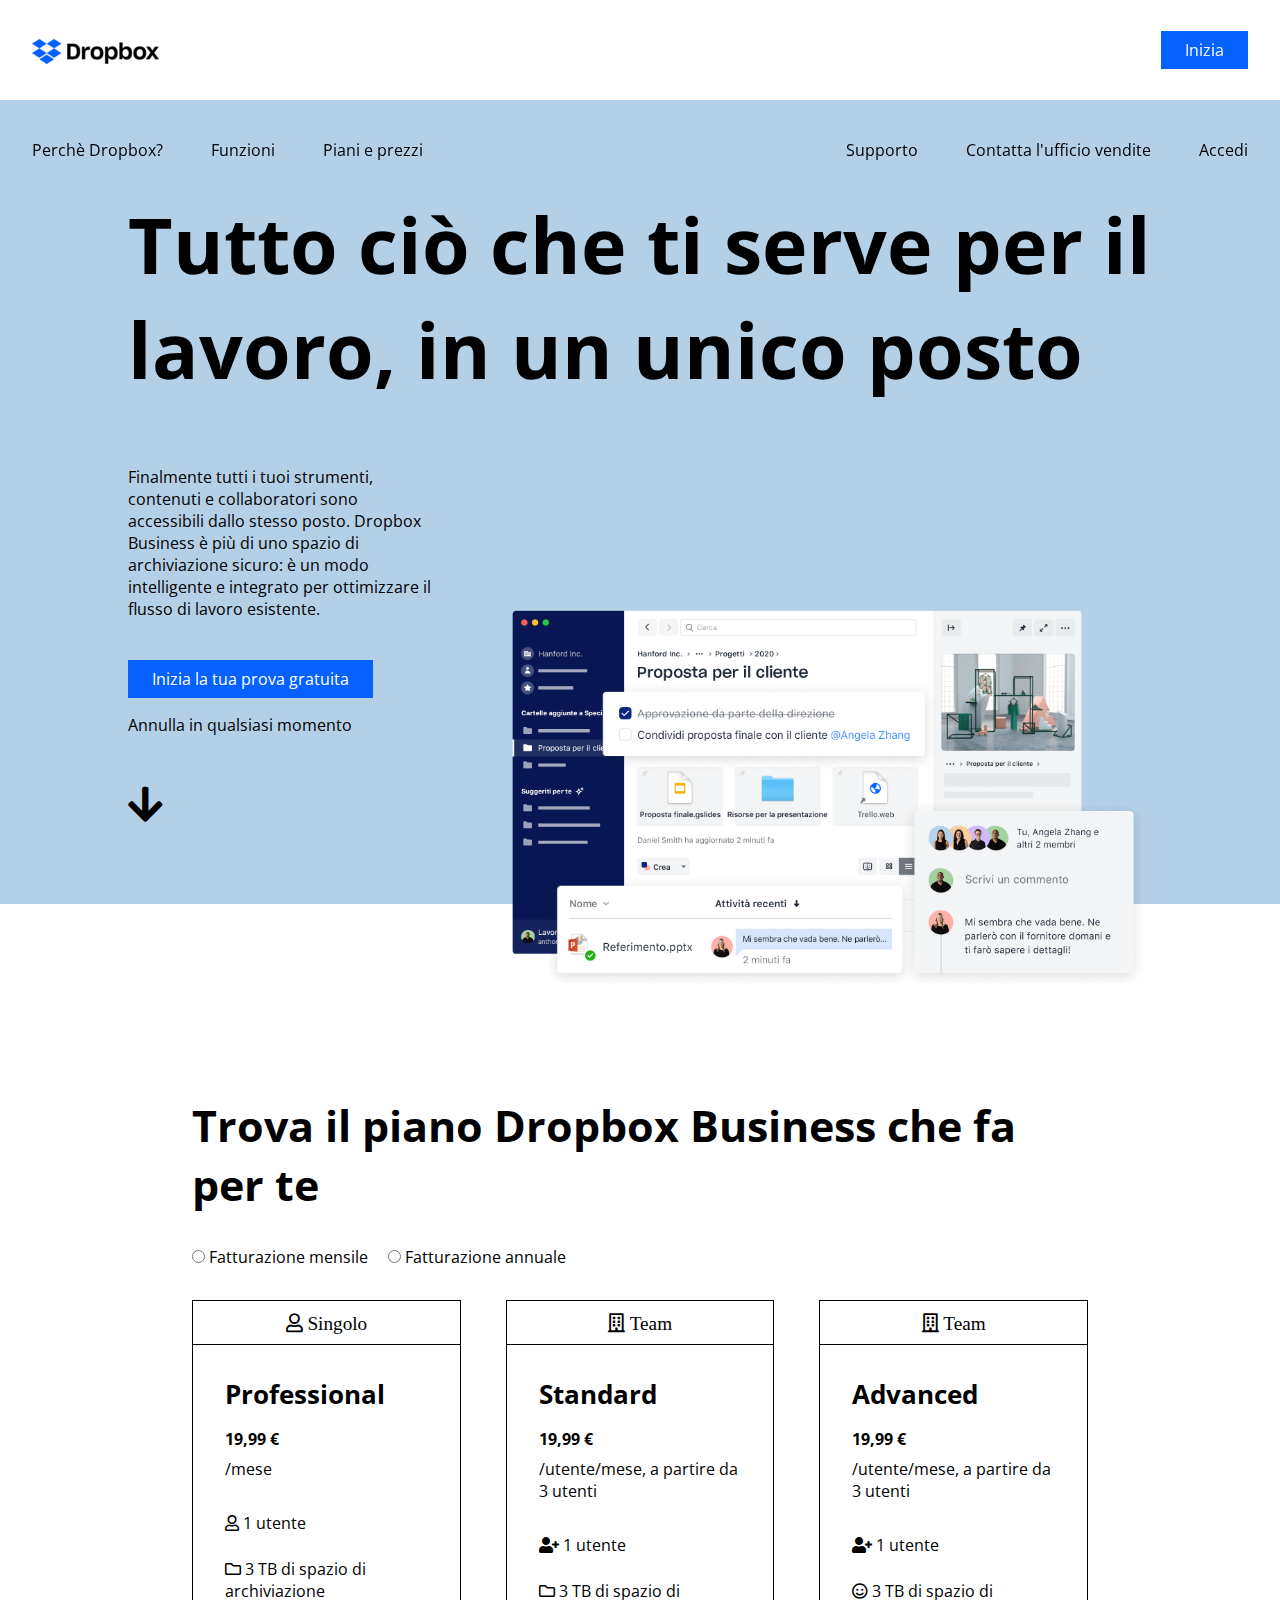
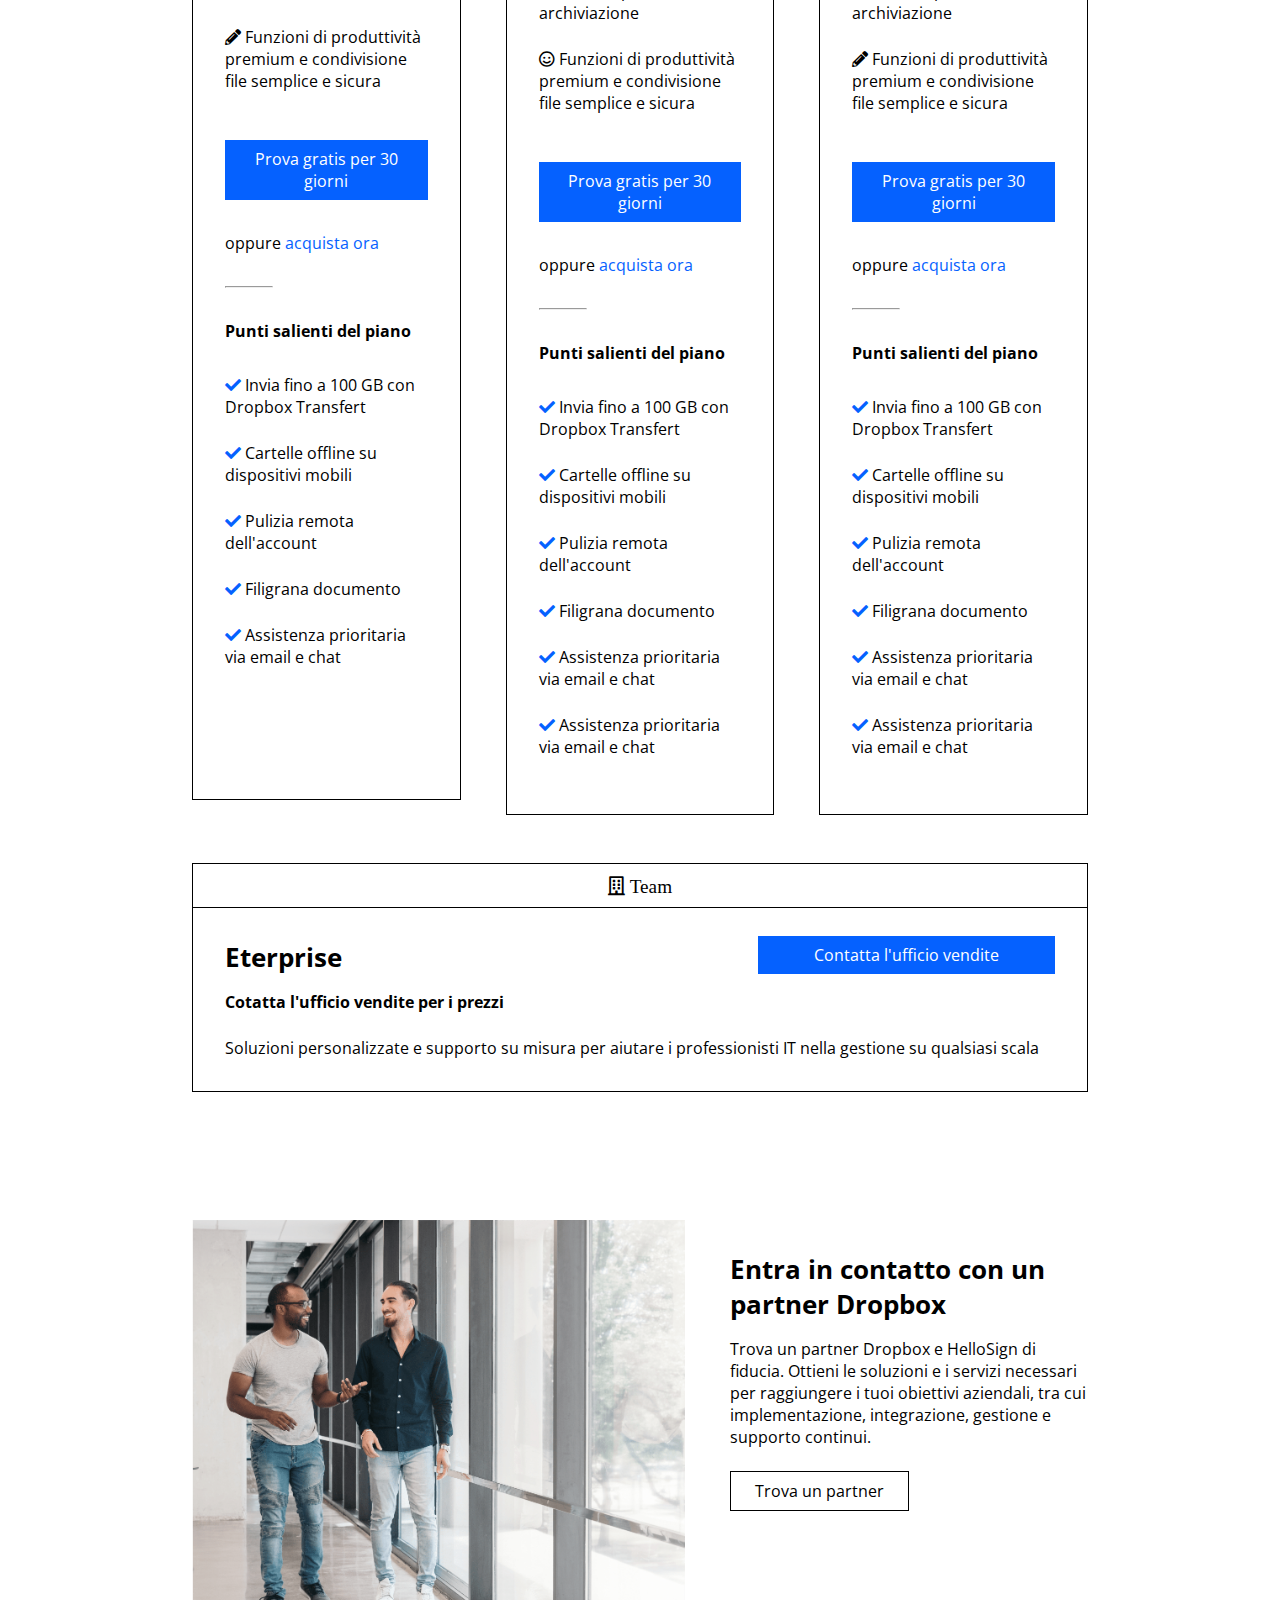
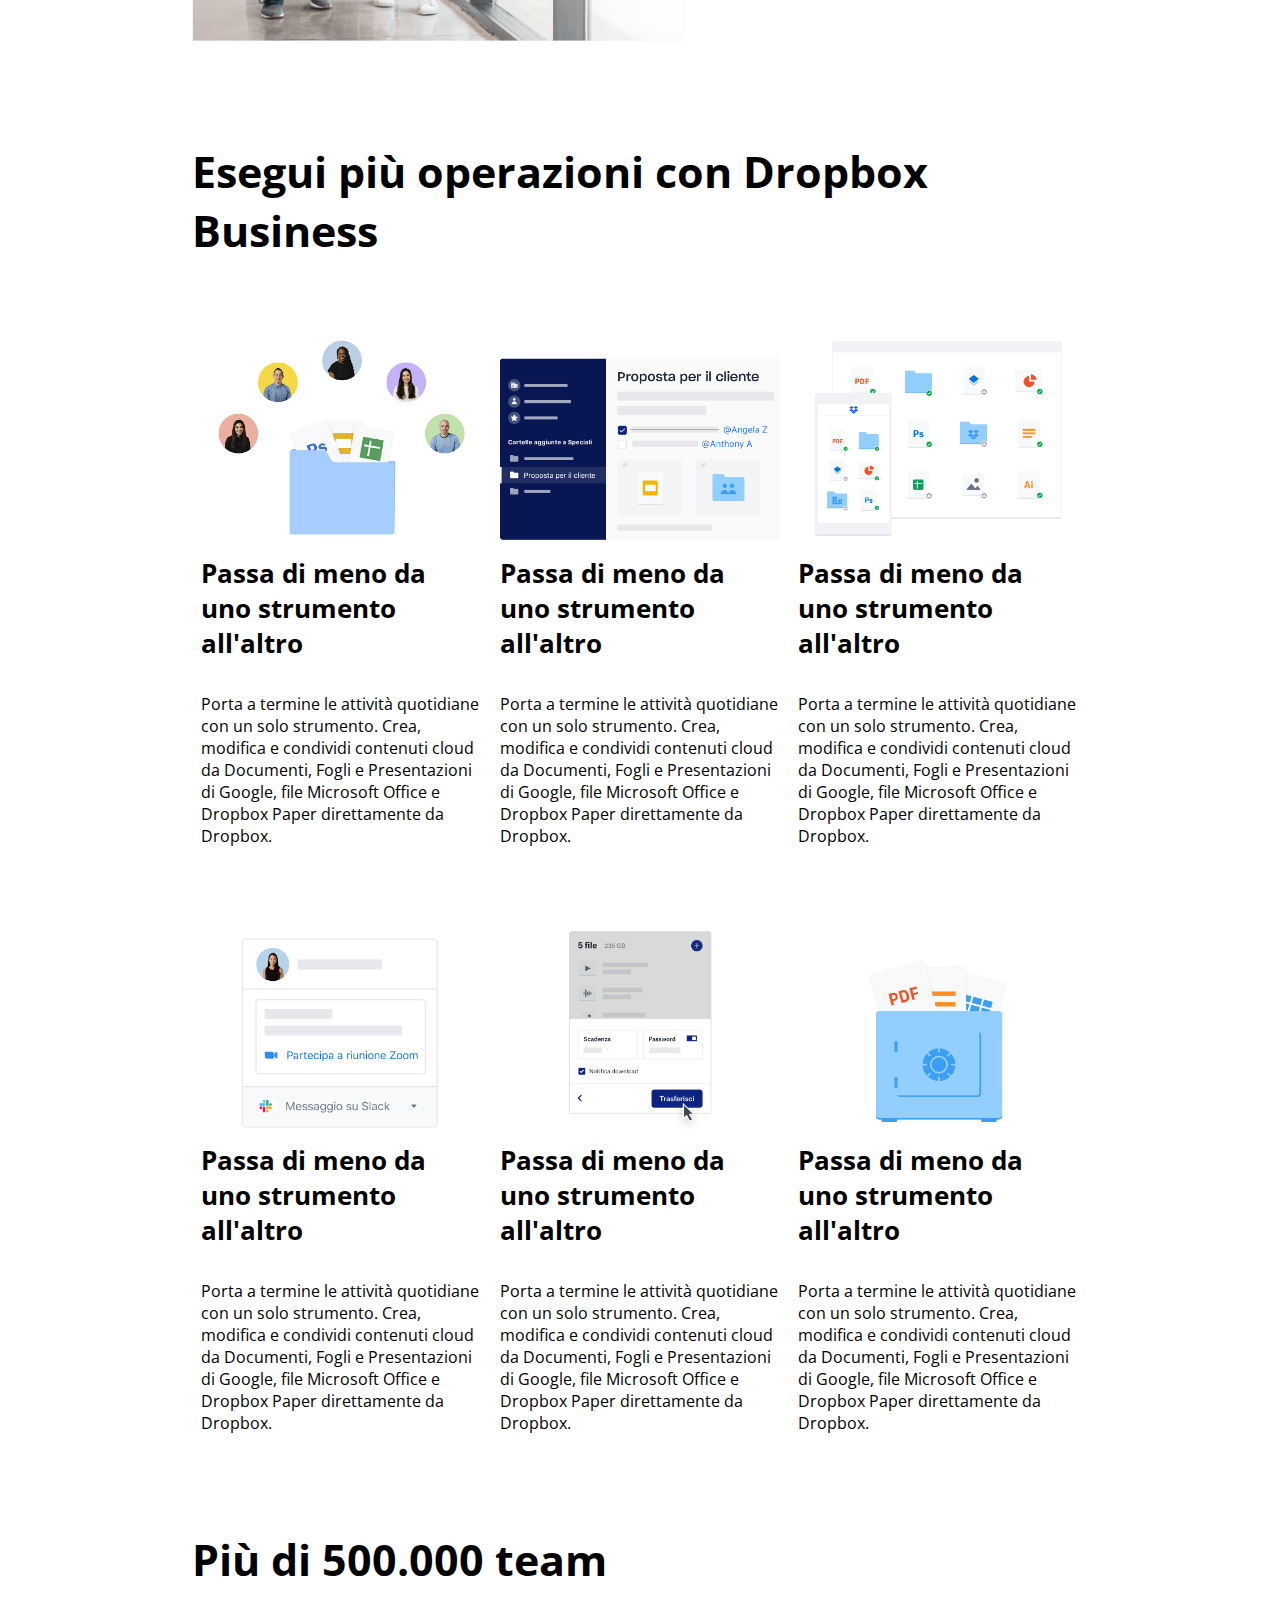
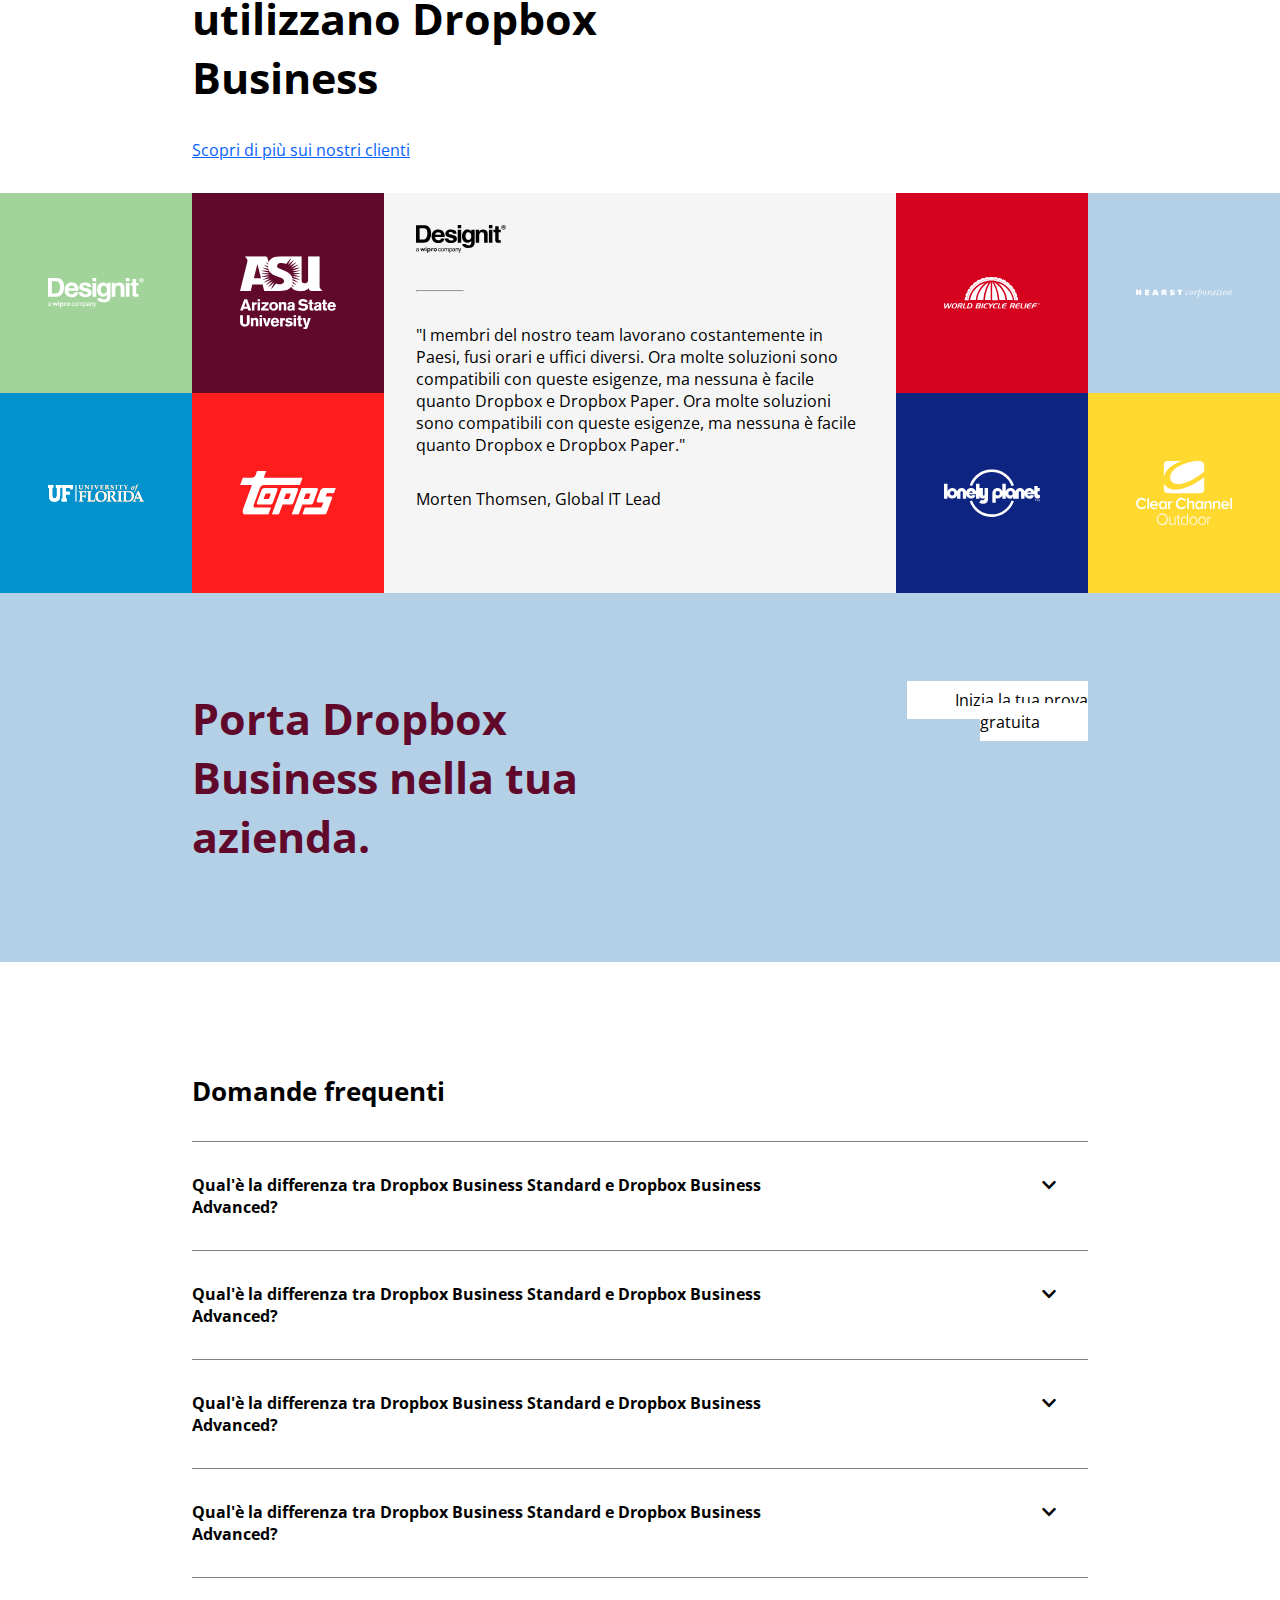
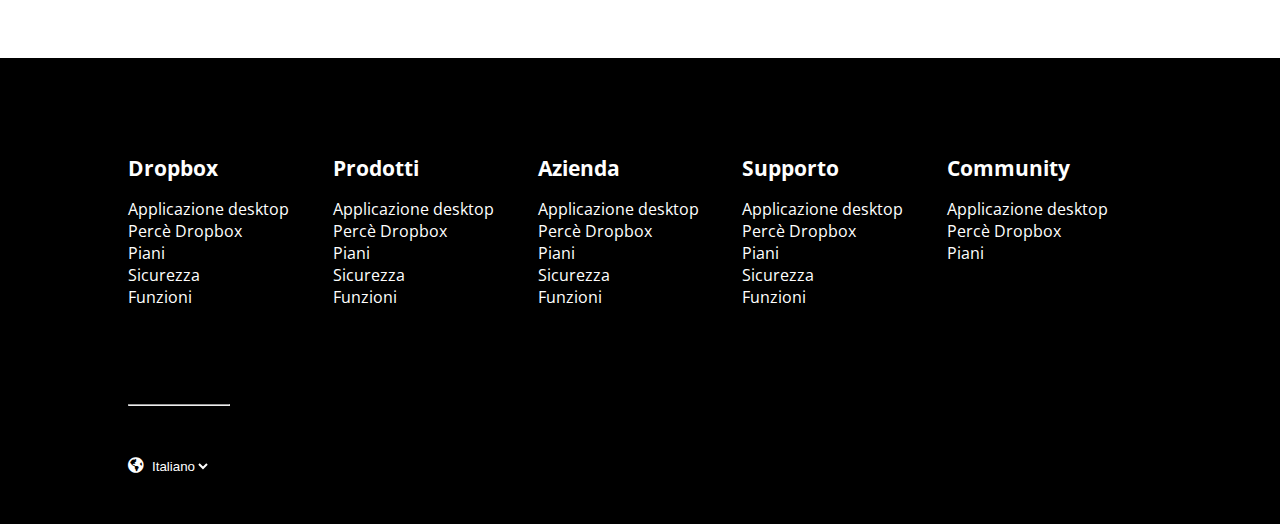
==== index.html @ 8c756693 "commit dropbox transizioni sugli elementi della navbar nell header" ====
<!DOCTYPE html>
<html lang="en">
<head>
    <meta charset="UTF-8">
    <meta http-equiv="X-UA-Compatible" content="IE=edge">
    <meta name="viewport" content="width=device-width, initial-scale=1.0">
    <title>Dropbox</title>
    <link rel="preconnect" href="https://fonts.gstatic.com">
    <link href="https://fonts.googleapis.com/css2?family=Open+Sans:ital,wght@0,400;0,700;0,800;1,400&amp;display=swap"
        rel="stylesheet">
    <link rel="stylesheet" href="https://cdnjs.cloudflare.com/ajax/libs/font-awesome/5.15.4/css/all.min.css"
        integrity="sha512-1ycn6IcaQQ40/MKBW2W4Rhis/DbILU74C1vSrLJxCq57o941Ym01SwNsOMqvEBFlcgUa6xLiPY/NS5R+E6ztJQ=="
        crossorigin="anonymous" referrerpolicy="no-referrer" />
    <link rel="stylesheet" href="./css/style.css">
</head>
<body class="">

    <header class="site_header">
        <nav class="menu clearfix">
            <aside class="left clearfix">
                <div class="logo">
                    <a href="#">
                        <img src="./img/logo-small.png" alt="">
                    </a>
                </div>
                <!-- logo -->
                <ul class="list_inline">
                    <li><a href="#">Perchè Dropbox?</a></li>
                    <li><a href="#">Funzioni</a></li>
                    <li><a href="#">Piani e prezzi</a></li>
                </ul>
                
            </aside>
            <!-- /.left -->


            <aside class="right clearfix">
                <div class="inizia">
                    <a href="#" class="btn btn_blue">Inizia</a>
                </div>
                 <!-- inizia -->

                <ul class="list_inline">
                    <li><a href="#">Accedi</a></li>
                    <li><a href="#">Contatta l'ufficio vendite</a></li>
                    <div class="dropdown">
                        <li>Supporto</li>
                        <div class="dropdown-content">
                            <a href="#">Applicazione Desktop</a>
                            <a href="#">Perchè Dropbox</a>
                            <a href="#">Piani</a>
                        </div>
                    </div>
                </ul>

            </aside>
            <!-- /.right -->
        </nav>
        <!-- /.navbar -->

    </header>
    <!-- /.site_header -->

    <main class="site_main">

        <div class="hero">
            <div class="hero_container">
                <h1 class="titolo">
                    Tutto ciò che ti serve per il lavoro, in un unico posto
                </h1>
                <!-- titolo -->

                <div class="hero_text">
                    <p>
                        Finalmente tutti i tuoi strumenti, contenuti e collaboratori sono accessibili dallo stesso posto. Dropbox Business è più di uno spazio di archiviazione sicuro: è un modo intelligente e integrato per ottimizzare il flusso di lavoro esistente.

                    </p>

                    <div class="call">
                        <a href="#" class="btn btn_blue">
                            Inizia la tua prova gratuita
                        </a>
                    </div>

                    <p>Annulla in qualsiasi momento</p>

                    <div class="scroll">
                        <a href="#piano_dropbox"><i class="fas fa-arrow-down"></i></a>
                    </div>

                </div>
                <!-- hero text -->

                <div class="jumbo">
                    <img src="./img/jumbo.png" alt="">
                </div>
                <!-- jumbo image -->

            </div>
            <!-- /.container -->

        </div>
        <!-- hero -->

        <div class="main_container">

            <section id="piano_dropbox" class="content clearfix">

                <div class="sec_title">
                    <h2>
                        Trova il piano Dropbox Business che fa per te
                    </h2>
                    <div class="radio_box">
                        <span>
                            <input type="radio"> Fatturazione mensile
                        </span>
                        <span>
                            <input type="radio"> Fatturazione annuale
                        </span>
                    </div>
                </div>
                <!-- titolo sezione -->

                <div class="professional box">

                    <div class="utente">
                        <i class="far fa-user"> Singolo</i>
                    </div>

                    <div class="pacchetto">

                        <h3 class="nome_pacchetto">
                            Professional
                        </h3>
                        <!-- nome pacchetto-->

                        <span class="prezzo">
                            19,99 &euro;
                        </span>

                        <span class="dettagli_prezzo">
                            /mese
                        </span>
                        <!-- dettagli prezzo -->

                        <ul>
                            <li><i class="far fa-user"></i> 1 utente</li>
                            <li><i class="far fa-folder"></i> 3 TB di spazio di archiviazione</li>
                            <li><i class="fas fa-pencil-alt"></i> Funzioni di produttività premium e condivisione file semplice e sicura</li>
                        </ul>
                        <!-- lista -->

                        <div class="prova">
                            <a href="#" class="btn_blue">Prova gratis per 30 giorni</a>
                        </div>
                        <!-- /.prova bottone-->

                        <div class="oppure">
                            <span>oppure</span>
                            <span>
                                <a href="#">acquista ora</a>
                            </span>

                        </div>

                        <hr class="hr_box">

                        <h4 class="punti_salienti">
                            Punti salienti del piano
                        </h4>
                        <!-- punti salienti -->

                        <ul>
                            <li><i class="fas fa-check"></i> Invia fino a 100 GB con Dropbox Transfert</li>
                            <li><i class="fas fa-check"></i> Cartelle offline su dispositivi mobili</li>
                            <li><i class="fas fa-check"></i> Pulizia remota dell'account</li>
                            <li><i class="fas fa-check"></i> Filigrana documento</li>
                            <li><i class="fas fa-check"></i> Assistenza prioritaria via email e chat</li>
                            
                        </ul>

                    </div>
                    <!-- /.pacchetto -->

                </div>
                <!-- /.professional -->

                <div class="standard box">

                    <div class="utente">
                        <i class="far fa-building"> Team</i>
                    </div>
                    
                    <div class="pacchetto">
                    
                        <h3 class="nome_pacchetto">
                            Standard
                        </h3>
                        <!-- nome pacchetto-->
                    
                        <span class="prezzo">
                            19,99 &euro;
                        </span>
                    
                        <span class="dettagli_prezzo">
                            /utente/mese, a partire da 3 utenti
                        </span>
                        <!-- dettagli prezzo -->
                    
                        <ul>
                            <li><i class="fas fa-user-plus"></i> 1 utente</li>
                            <li><i class="far fa-folder"></i> 3 TB di spazio di archiviazione</li>
                            <li><i class="far fa-smile"></i> Funzioni di produttività premium e condivisione file semplice e sicura
                            </li>
                        </ul>
                        <!-- lista -->
                    
                        <div class="prova">
                            <a href="#" class="btn_blue">Prova gratis per 30 giorni</a>
                        </div>
                        <!-- /.prova bottone-->
                    
                        <div class="oppure">
                            <span>oppure</span>
                            <span>
                                <a href="#">acquista ora</a>
                            </span>
                    
                        </div>
                    
                        <hr class="hr_box">
                    
                        <h4 class="punti_salienti">
                            Punti salienti del piano
                        </h4>
                        <!-- punti salienti -->
                    
                        <ul>
                            <li><i class="fas fa-check"></i> Invia fino a 100 GB con Dropbox Transfert</li>
                            <li><i class="fas fa-check"></i> Cartelle offline su dispositivi mobili</li>
                            <li><i class="fas fa-check"></i> Pulizia remota dell'account</li>
                            <li><i class="fas fa-check"></i> Filigrana documento</li>
                            <li><i class="fas fa-check"></i> Assistenza prioritaria via email e chat</li>
                            <li><i class="fas fa-check"></i> Assistenza prioritaria via email e chat</li>
                    
                        </ul>
                    
                    </div>
                    <!-- /.pacchetto -->

                </div>
                <!-- /.standard -->

                <div class="advanced box">

                    <div class="utente">
                        <i class="far fa-building"> Team</i>
                    </div>
                    
                    <div class="pacchetto">
                    
                        <h3 class="nome_pacchetto">
                            Advanced
                        </h3>
                        <!-- nome pacchetto-->
                    
                        <span class="prezzo">
                            19,99 &euro;
                        </span>
                    
                        <span class="dettagli_prezzo">
                            /utente/mese, a partire da 3 utenti
                        </span>
                        <!-- dettagli prezzo -->
                    
                        <ul>
                            <li><i class="fas fa-user-plus"></i> 1 utente</li>
                            <li><i class="far fa-smile"></i> 3 TB di spazio di archiviazione</li>
                            <li><i class="fas fa-pencil-alt"></i> Funzioni di produttività premium e condivisione file semplice e sicura
                            </li>
                        </ul>
                        <!-- lista -->
                    
                        <div class="prova">
                            <a href="#" class="btn_blue">Prova gratis per 30 giorni</a>
                        </div>
                        <!-- /.prova bottone-->
                    
                        <div class="oppure">
                            <span>oppure</span>
                            <span>
                                <a href="#">acquista ora</a>
                            </span>
                    
                        </div>
                    
                        <hr class="hr_box">
                    
                        <h4 class="punti_salienti">
                            Punti salienti del piano
                        </h4>
                        <!-- punti salienti -->
                    
                        <ul>
                            <li><i class="fas fa-check"></i> Invia fino a 100 GB con Dropbox Transfert</li>
                            <li><i class="fas fa-check"></i> Cartelle offline su dispositivi mobili</li>
                            <li><i class="fas fa-check"></i> Pulizia remota dell'account</li>
                            <li><i class="fas fa-check"></i> Filigrana documento</li>
                            <li><i class="fas fa-check"></i> Assistenza prioritaria via email e chat</li>
                            <li><i class="fas fa-check"></i> Assistenza prioritaria via email e chat</li>
                    
                        </ul>
                    
                    </div>
                    <!-- /.pacchetto -->

                </div>
                <!-- /.advanced -->

                <div class="enterprise box">

                    <div class="utente">
                        <i class="far fa-building"> Team</i>
                    </div>

                    <div class="pacchetto">
                        <h3 class="nome_pacchetto">
                            Eterprise
                        </h3>
                        <!-- nome pacchetto-->

                        <span class="prezzo">
                            Cotatta l'ufficio vendite per i prezzi
                        </span>
                        
                        <span class="dettagli_enterprise">
                            Soluzioni personalizzate e supporto su misura per aiutare i professionisti IT nella gestione su qualsiasi scala
                        </span>
                        <!-- dettagli prezzo -->

                        <div class="contatta">
                            <a href="#" class="btn_blue">Contatta l'ufficio vendite</a>
                        </div>
                        <!-- /.prova bottone-->

                    </div>
                    <!-- pacchetto -->

                </div>
                <!-- /.enterprise -->

                <div class="partner clearfix">

                    <div class="partner_img">
                        <img src="./img/partner.png" alt="">

                    </div>
                    <!-- /.partner_img -->

                    <div class="pacchetto">
                        <h3 class="nome_pacchetto">
                            Entra in contatto con un partner Dropbox
                        </h3>

                        <p>
                            Trova un partner Dropbox e HelloSign di fiducia. Ottieni le soluzioni e i servizi necessari per raggiungere i tuoi obiettivi aziendali, tra cui implementazione, integrazione, gestione e supporto continui.
                        </p>

                        <div class="trova">
                            <a href="#" class="btn btn_white">
                                Trova un partner
                            </a>
                        </div>

                    </div>
                    <!-- /.pacchetto -->

                    <p></p>

                </div>
                <!-- /.partner -->

            </section>
            <!-- /.content clearfix -->

            <section class="operazioni clearfix">

                <div class="sec_title col_100">
                    <h2>
                        Esegui più operazioni con Dropbox Business
                    </h2>
                </div>

                <div class="col_33">
                    <img src="./img/business-feature-switching-tools.png" alt="">

                    <h3>
                        Passa di meno da uno strumento all'altro
                    </h3>

                    <p>
                        Porta a termine le attività quotidiane con un solo strumento. Crea, modifica e condividi contenuti cloud da Documenti, Fogli e Presentazioni di Google, file Microsoft Office e Dropbox Paper direttamente da Dropbox.
                    </p>

                </div>

                <div class="col_33">
                    <img src="./img/business-feature-coordinate-it.png" alt="">

                    <h3>
                        Passa di meno da uno strumento all'altro
                    </h3>

                    <p>
                        Porta a termine le attività quotidiane con un solo strumento. Crea, modifica e condividi contenuti cloud da Documenti,
                        Fogli e Presentazioni di Google, file Microsoft Office e Dropbox Paper direttamente da Dropbox.
                    </p>

                </div>

                <div class="col_33">
                    <img src="./img/business-feature-multi-device.png" alt="">

                    <h3>
                        Passa di meno da uno strumento all'altro
                    </h3>

                    <p>
                        Porta a termine le attività quotidiane con un solo strumento. Crea, modifica e condividi contenuti cloud da Documenti,
                        Fogli e Presentazioni di Google, file Microsoft Office e Dropbox Paper direttamente da Dropbox.
                    </p>

                </div>

                <div class="col_33">
                    <img src="./img/business-feature-integrations-it.png" alt="">

                    <h3>
                        Passa di meno da uno strumento all'altro
                    </h3>

                    <p>
                        Porta a termine le attività quotidiane con un solo strumento. Crea, modifica e condividi contenuti cloud da Documenti,
                        Fogli e Presentazioni di Google, file Microsoft Office e Dropbox Paper direttamente da Dropbox.
                    </p>

                </div>

                <div class="col_33">
                    <img src="./img/business-feature-send-files-it.png" alt="">

                    <h3>
                        Passa di meno da uno strumento all'altro
                    </h3>

                    <p>
                        Porta a termine le attività quotidiane con un solo strumento. Crea, modifica e condividi contenuti cloud da Documenti,
                        Fogli e Presentazioni di Google, file Microsoft Office e Dropbox Paper direttamente da Dropbox.
                    </p>

                </div>

                <div class="col_33">
                    <img src="./img/business-feature-security.png" alt="">

                    <h3>
                        Passa di meno da uno strumento all'altro
                    </h3>

                    <p>
                        Porta a termine le attività quotidiane con un solo strumento. Crea, modifica e condividi contenuti cloud da Documenti,
                        Fogli e Presentazioni di Google, file Microsoft Office e Dropbox Paper direttamente da Dropbox.
                    </p>

                </div>

            </section>
            <!-- operazioni clearfix -->

            <section class="team sec_title">
                <h2>
                    Più di 500.000 team utilizzano Dropbox Business
                </h2>

                <a href="#">
                    Scopri di più sui nostri clienti
                </a>

            </section>
            <!-- /.team -->

        </div>
        <!-- /.main_container -->

        <div class="loghi clearfix">

            <div class="col_30 clearfix">

                <div class="col_50">
                    <div class="bg_color designit">
                        <img src="./img/designit.svg" alt="">

                    </div>
                </div>
                <div class="col_50">
                    <div class="bg_color arizona">
                        <img src="./img/arizona_state_university.svg" alt="">

                    </div>
                </div>
                <div class="col_50">
                    <div class="bg_color florida">
                        <img src="./img/university_of_florida.svg" alt="">

                    </div>
                </div>
                <div class="col_50">
                    <div class="bg_color topps">
                        <img src="./img/topps.svg" alt="">

                    </div>
                </div>

            </div>
            <!-- /.col_30 clearfix -->

            <div class="col_40 color">

                <div class="info_loghi">
                    <img src="./img/designit.svg" alt="">

                    <hr class="hr_box">

                    <p>"I membri del nostro team lavorano costantemente in Paesi, fusi orari e uffici diversi. Ora molte soluzioni sono compatibili con queste esigenze, ma nessuna è facile quanto Dropbox e Dropbox Paper. Ora molte soluzioni sono compatibili con queste esigenze, ma nessuna è facile quanto Dropbox e Dropbox Paper."</p>

                    <p>Morten Thomsen, Global IT Lead</p>
                </div>
                <!-- /.info_loghi -->

            </div>
            <!-- /.col_40 -->

            <div class="col_30 clearfix">

                <div class="col_50">
                    <div class="bg_color world">
                        <img src="./img/world_bicycle_relief.svg" alt="">

                    </div>
                </div>
                <div class="col_50">
                    <div class="bg_color hearts">
                        <img src="./img/hearst_corp.svg" alt="">

                    </div>
                </div>
                <div class="col_50">
                    <div class="bg_color lonely">
                        <img src="./img/lonely_planet.svg" alt="">

                    </div>
                </div>
                <div class="col_50">
                    <div class="bg_color clear">
                        <img src="./img/clear_channel.svg" alt="">

                    </div>
                </div>
            
            </div>
            <!-- /.col_30 clearfix -->

        </div>
        <!-- /.loghi -->

        <section class="wall">

            <div class="container clearfix">

                <div class="col_70 sec_title">
                    <h2>
                        Porta Dropbox Business nella tua azienda.
                    </h2>
                </div>

                <div class="col_30">
                    <a href="#" class="btn btn_white">Inizia la tua prova gratuita</a>
                </div>

            </div>

        </section>
        <!-- wall -->

        <div class="container faq">

            <div class="faq_title">
                <h3>
                    Domande frequenti
                </h3>
            </div>

            <div class="faq_domanda clearfix">
                <div class="col_70">
                    <p>
                        Qual'è la differenza tra Dropbox Business Standard e Dropbox Business Advanced?
                    </p>

                </div>
                <div class="col_30">
                    <span><i class="fas fa-chevron-down"></i></span>

                </div>
                <div class="col_100">
                    <p>
                        Lorem ipsum dolor sit amet consectetur adipisicing elit. Maxime fugiat maiores voluptatem, sint totam nemo eum quo sit eius incidunt inventore consequuntur cum hic commodi praesentium optio temporibus impedit ex dolore facilis! Ullam deleniti earum, laboriosam nihil cum cupiditate veritatis amet maiores distinctio quod exercitationem deserunt enim id magni labore facilis facere voluptatibus voluptates provident, nisi tempora natus, recusandae atque. Aliquam consectetur sint quis recusandae animi ex explicabo, non voluptatem officiis architecto impedit eligendi dignissimos quas dolore. Ea quam recusandae minima voluptatibus, iusto facere explicabo dolor, vitae quisquam harum deserunt sed sit ipsum exercitationem nostrum porro, esse culpa nemo quidem.
                    </p>

                </div>
            </div>
            <div class="faq_domanda clearfix">
                <div class="col_70">
                    <p>
                        Qual'è la differenza tra Dropbox Business Standard e Dropbox Business Advanced?
                    </p>

                </div>
                <div class="col_30">
                    <span><i class="fas fa-chevron-down"></i></span>

                </div>
                <div class="col_100">
                    <p>
                        Lorem ipsum dolor sit amet consectetur adipisicing elit. Maxime fugiat maiores voluptatem, sint totam nemo eum quo sit eius incidunt inventore consequuntur cum hic commodi praesentium optio temporibus impedit ex dolore facilis! Ullam deleniti earum, laboriosam nihil cum cupiditate veritatis amet maiores distinctio quod exercitationem deserunt enim id magni labore facilis facere voluptatibus voluptates provident, nisi tempora natus, recusandae atque. Aliquam consectetur sint quis recusandae animi ex explicabo, non voluptatem officiis architecto impedit eligendi dignissimos quas dolore. Ea quam recusandae minima voluptatibus, iusto facere explicabo dolor, vitae quisquam harum deserunt sed sit ipsum exercitationem nostrum porro, esse culpa nemo quidem.
                    </p>

                </div>
            </div>
            <div class="faq_domanda clearfix">
                <div class="col_70">
                    <p>
                        Qual'è la differenza tra Dropbox Business Standard e Dropbox Business Advanced?
                    </p>

                </div>
                <div class="col_30">
                    <span><i class="fas fa-chevron-down"></i></span>

                </div>
                <div class="col_100">
                    <p>
                        Lorem ipsum dolor sit amet consectetur adipisicing elit. Maxime fugiat maiores voluptatem, sint totam nemo eum quo sit eius incidunt inventore consequuntur cum hic commodi praesentium optio temporibus impedit ex dolore facilis! Ullam deleniti earum, laboriosam nihil cum cupiditate veritatis amet maiores distinctio quod exercitationem deserunt enim id magni labore facilis facere voluptatibus voluptates provident, nisi tempora natus, recusandae atque. Aliquam consectetur sint quis recusandae animi ex explicabo, non voluptatem officiis architecto impedit eligendi dignissimos quas dolore. Ea quam recusandae minima voluptatibus, iusto facere explicabo dolor, vitae quisquam harum deserunt sed sit ipsum exercitationem nostrum porro, esse culpa nemo quidem.
                    </p>

                </div>
            </div>
            <div class="faq_domanda clearfix">
                <div class="col_70">
                    <p>
                        Qual'è la differenza tra Dropbox Business Standard e Dropbox Business Advanced?
                    </p>

                </div>
                <div class="col_30">
                    <span><i class="fas fa-chevron-down"></i></span>

                </div>
                <div class="col_100">
                    <p>
                        Lorem ipsum dolor sit amet consectetur adipisicing elit. Maxime fugiat maiores voluptatem, sint totam nemo eum quo sit eius incidunt inventore consequuntur cum hic commodi praesentium optio temporibus impedit ex dolore facilis! Ullam deleniti earum, laboriosam nihil cum cupiditate veritatis amet maiores distinctio quod exercitationem deserunt enim id magni labore facilis facere voluptatibus voluptates provident, nisi tempora natus, recusandae atque. Aliquam consectetur sint quis recusandae animi ex explicabo, non voluptatem officiis architecto impedit eligendi dignissimos quas dolore. Ea quam recusandae minima voluptatibus, iusto facere explicabo dolor, vitae quisquam harum deserunt sed sit ipsum exercitationem nostrum porro, esse culpa nemo quidem.
                    </p>

                </div>
            </div>
            

        </div>
        <!-- container FAQ -->
    

    </main>
    <!-- /.site_main -->

    <footer class="site_footer">

        <div class="cont_footer">

            <div class="top_footer clearfix">

                <div class="col_20">

                    <div class="foot_title">
                        <h4>
                            Dropbox
                        </h4>
                    </div>

                    <div class="foot_elem">
                        <ul>
                            <li><a href="#">Applicazione desktop</a></li>
                            <li><a href="#">Percè Dropbox</a></li>
                            <li><a href="#">Piani</a></li>
                            <li><a href="#">Sicurezza</a></li>
                            <li><a href="#">Funzioni</a></li>
                        </ul>
                    </div>

                </div>

                <div class="col_20">

                    <div class="foot_title">
                        <h4>
                            Prodotti
                        </h4>
                    </div>

                    <div class="foot_elem">
                        <ul>
                            <li><a href="#">Applicazione desktop</a></li>
                            <li><a href="#">Percè Dropbox</a></li>
                            <li><a href="#">Piani</a></li>
                            <li><a href="#">Sicurezza</a></li>
                            <li><a href="#">Funzioni</a></li>
                        </ul>
                    </div>

                </div>

                <div class="col_20">

                    <div class="foot_title">
                        <h4>
                            Azienda
                        </h4>
                    </div>

                    <div class="foot_elem">
                        <ul>
                            <li><a href="#">Applicazione desktop</a></li>
                            <li><a href="#">Percè Dropbox</a></li>
                            <li><a href="#">Piani</a></li>
                            <li><a href="#">Sicurezza</a></li>
                            <li><a href="#">Funzioni</a></li>
                        </ul>
                    </div>

                </div>

                <div class="col_20">

                    <div class="foot_title">
                        <h4>
                            Supporto
                        </h4>
                    </div>

                    <div class="foot_elem">
                        <ul>
                            <li><a href="#">Applicazione desktop</a></li>
                            <li><a href="#">Percè Dropbox</a></li>
                            <li><a href="#">Piani</a></li>
                            <li><a href="#">Sicurezza</a></li>
                            <li><a href="#">Funzioni</a></li>
                        </ul>
                    </div>

                </div>

                <div class="col_20">

                    <div class="foot_title">
                        <h4>
                            Community
                        </h4>
                    </div>

                    <div class="foot_elem">
                        <ul>
                            <li><a href="#">Applicazione desktop</a></li>
                            <li><a href="#">Percè Dropbox</a></li>
                            <li><a href="#">Piani</a></li>
                        </ul>
                    </div>

                </div>

            </div>
            <!-- top footer colonne -->

            <hr class="hr_footer">

            <div class="bottom_footer">
                <div class="lingua">
                    <form action="#">
                        <label for="lingua">
                            <i class="fas fa-globe-americas"></i>
                        </label>
                        <select name="lingua" id="">
                            <option value="italiano">Italiano</option>
                        </select>
                    </form>
                </div>

            </div>

        </div>

    </footer>
    <!-- /.site_footer -->
    
</body>
</html>
---- css/style.css ----
/* regole generali */

* {
    margin: 0;
    padding: 0;
    box-sizing: border-box;
}

body {
    font-family: 'Open Sans', sans-serif;
}

html {
    scroll-behavior: smooth;
}

/***************************
***** debug 
*****************************/

.debug .site_header {
    height: 100px;
}

.debug .site_main {
    height: 5000px;
    background-color: bisque;
}

.debug .site_footer {
    height: 400px;
    background-color: black;
}

.debug .sec_title {
    height: 100px;
    background-color: turquoise;
}

.debug .professional {
    height: 1000px;
    background-color: tomato;
}

.debug .standard {
    height: 1000px;
    background-color: thistle;
}

.debug .advanced {
    height: 1000px;
    background-color: lightcoral;
}

.debug .enterprise {
    height: 200px;
    background-color: lightgreen;
}

/***********************************
********** utility 
**********************************++***/

.clearfix::after {
    content: "";
    display: table;
    clear: both;
}

.menu .list_inline {
    display: inline-block;
}

.list_inline li {
    list-style: none;
}

.list_inline a {
    display: block;
    text-decoration: none;
    color: black;
}

.btn {
    text-decoration: none;
    padding: 0.5rem 1.5rem;
}

.btn_blue {
    background-color: #0561ff;
    color: white;
}

.btn_white {
    border: 1px solid black;
    background-color: white;
    color: black;
}

div[class^="col_"] {
    float: left;
}

.col_100 {
    width: 100%;
}

.col_33 {
    width: 33.33%;
    padding: 0 1%;
    margin: 2rem 0;
}

.col_33 img {
    width: 100%;
}

.col_30 {
    width: 30%;
}

.col_40 {
    width: 40%;
}

.col_50 {
    width: 50%;
    height: 200px;
}

.col_50 img {
    width: 50%;
    display: block;
    margin: auto;
}

.col_70 {
    width: 70%;
}

.col_20 {
    width: 20%;
}

.container {
    width: 70%;
    margin: auto;
}

/************************************
************ header 
**************************************/

.site_header {
    width: 100%;
    height: 100px;
    line-height: 100px;
    position: fixed;
    top: 0;
    z-index: 99999;
    background-color: white;
}

.menu {
    padding: 0 2rem;
}

.logo img {
    vertical-align: middle;
}

.site_header .menu .left, .site_header .menu .right {
    float: left;
    width: 50%;
}

.menu .left .logo, .menu .left li {
    float: left;
    margin-right: 3rem;
}

.menu .right .inizia, .menu .right .list_inline, .menu .right li {
    float: right;
    margin-left: 3rem;
}

/*******************************
BONUS  
***********************************/

.list_inline a {
    transition: all;
}

.list_inline a:hover {
    box-shadow: 0 3px black;
}

.dropdown {
    position: relative;
    display: inline-block;
}

.dropdown-content {
    width: 200px;
    display: none;
    position: absolute;
    top: 100px;
    background-color: #f1f1f1;
    box-shadow: 11px 14px 16px 0px rgba(0, 0, 0, 0.2);
}

.dropdown-content a {
    color: black;
    padding: 0 1rem;
    height: 4rem;
    line-height: 4rem;
    text-decoration: none;
    display: block;
}

.dropdown-content a:hover {
    background-color: #ddd;
}

.dropdown:hover .dropdown-content {
    display: block;
}

/***************************
************** main 
*****************************/

/* hero */

.site_main .hero {
    background-color: #b4d0e7;
    padding-top: 12rem;
}

.site_main .hero_container {
    width: 80%;
    margin: 0 auto;
    position: relative;
}

.hero .titolo {
    font-size: 4.8rem;
}

.hero .hero_text {
    width: 30%;
    padding: 4rem 0 2rem 0;
}

.hero .call {
    margin: 3rem 0 1.5rem 0;
}

.hero .scroll {
    margin: 3rem 0;
}

.scroll .fas {
    font-size: 2.5rem;
    color: black;
}

.hero .jumbo img {
    width: 65%;
    position: absolute;
    right: 0;
    bottom: -5rem;
}

/* main container */

.main_container {
    width: 70%;
    margin: 6rem auto;
}

.main_container .sec_title, .main_container .enterprise {
    width: 100%;
    float: left;
    margin-bottom: 2rem;
}

.main_container .professional, .main_container .standard, .main_container .advanced {
    float: left;
    width: 30%;
    border: 1px solid black;
}

.main_container .standard {
    margin: 0 5%;
}

.main_container .enterprise {
    margin-top: 3rem;
    border: 1px solid black;
    position: relative;
}

/* titolo sezione */

#piano_dropbox .sec_title {
    margin-top: 6rem;
}

.sec_title h2 {
    font-size: 2.7rem;
}

.sec_title .radio_box {
    margin-top: 2rem;
}

.radio_box span {
    display: inline-block;
    margin-right: 1rem;
}

/* pacchetto */

.content .utente {
    padding: 0.5rem 0;
    border-bottom: 1px solid black;
    text-align: center;
    font-size: 1.2rem;
}

.professional, .standard, .advanced {
    min-height: 1100px;
}

.box .pacchetto {
    padding: 2rem;
}

.pacchetto .nome_pacchetto {
    font-size: 1.6rem;
    margin-bottom: 1rem;
}

.pacchetto .prezzo {
    font-weight: bold;
    display: block;
    margin-bottom: 0.5rem;
}

.pacchetto .dettagli_prezzo {
    display: block;
    margin-bottom: 2rem;
}

.pacchetto li {
    list-style: none;
    margin-bottom: 1.5rem;
}

.pacchetto .prova {
    margin-top: 3rem;
    margin-bottom: 2rem;
    background-color: #0561ff;
    padding: 0.5rem;
    text-align: center;
}

.pacchetto a {
    text-decoration: none;
}

.pacchetto .oppure {
    margin-bottom: 2rem;
}

.oppure a {
    color: #0561ff;
}

.hr_box {
    width: 3rem;
    margin-bottom: 2rem;
}

.pacchetto .punti_salienti {
    margin-bottom: 2rem;
}

.pacchetto .fa-check {
    color: #0561ff;
}

.pacchetto .dettagli_enterprise {
    display: block;
    margin-top: 1.5rem;
}

.pacchetto .contatta {
    position: absolute;
    top: 5rem;
    right: 2rem;
}

.contatta .btn_blue {
    padding: 0.5rem 3.5rem;
}

/* partner */

.partner {
    float: left;
    margin: 6rem 0;
}

.partner .partner_img, .partner .pacchetto {
    float: left;
}

.partner .partner_img {
    width: 55%;
}

.partner .pacchetto {
    width: 40%;
    margin-left: 5%;
    margin-top: 2rem;
}

.partner_img img {
    width: 100%;
}

.partner .trova {
    margin-top: 2rem;
}

/* operazioni */

.operazioni {
    margin-bottom: 4rem;
}

.operazioni .col_33 h3 {
    font-size: 1.6rem;
    margin-bottom: 2rem;
}

/* team */

.team {
    padding-right: 45%;
}

.team h2, .team a {
    padding-bottom: 2rem;
}

.team a {
    color: #0561ff;
}

.bg_color {
    height: 100%;
    position: relative;
}

.bg_color img {
    position: absolute;
    top: 50%;
    left: 50%;
    transform: translate(-50%, -50%);
    filter: invert(1);
}

.loghi .col_30, .loghi .col_40 {
    min-height: 400px;
}

.designit {
    background-color: #a2d39b;
}

.arizona {
    background-color: #61092b;
}

.florida {
    background-color: #0293ce;
}

.topps {
    background-color: #ff1c1d;
}

.world {
    background-color: #d5031f;
}

.hearts {
    background-color: #b4d0e7;
}

.lonely {
    background-color: #0e2481;
}

.clear {
    background-color: #ffd830;
}

.info_loghi {
    padding: 2rem;
}

.info_loghi img {
    width: 20%;
    margin-bottom: 2rem;
}

.info_loghi p {
    margin-bottom: 2rem;
}

.color {
    height: 100%;
    background-color: #f5f5f5;
}

/*************************
 wall 
 **************************/

.wall {
    background-color: #b4d0e7;
    padding: 6rem 0;
}

.wall .col_30 {
    text-align: right;
}

.wall .sec_title {
    color: #61092b;
    padding-right: 15rem;
}

.wall .btn_white {
    border: none;
    padding: 0.5rem 3rem;
}

/************************
 faq 
 *************************/

.faq {
    padding: 5rem 0;
}

.faq_title, .faq_domanda {
    padding: 2rem 0;
    border-bottom: 0.5px solid gray;
}

.faq_title h3 {
    font-size: 1.6rem;
}

.faq_domanda .col_30 span {
    display: block;
    text-align: right;
    padding-right: 2rem;
}

.faq_domanda .col_70 p {
    font-weight: bold;
}

.faq_domanda .col_100 p {
    padding-top: 1rem;
    padding-right: 6rem;
    display: none;
}

.faq_domanda {
    transition: all;
}

.faq_domanda:hover p {
    display: block;
}

/********************************
 footer 
 *********************************/

.site_footer {
    background-color: black;
    color: white;
}

.cont_footer {
    width: 80%;
    margin: auto;
}

.top_footer {
    padding: 6rem 0;
}

.bottom_footer {
    padding: 3rem 0;
}

.foot_title {
    font-size: 1.3rem;
    margin-bottom: 1rem;
}

.foot_elem a {
    text-decoration: none;
    color: white;
}

.foot_elem li {
    list-style: none;
}

.hr_footer {
    width: 10%;
}

.bottom_footer .lingua select {
    color: white;
    background-color: inherit;
    border: none;
}

.lingua label, .lingua select {
    cursor: pointer;
}
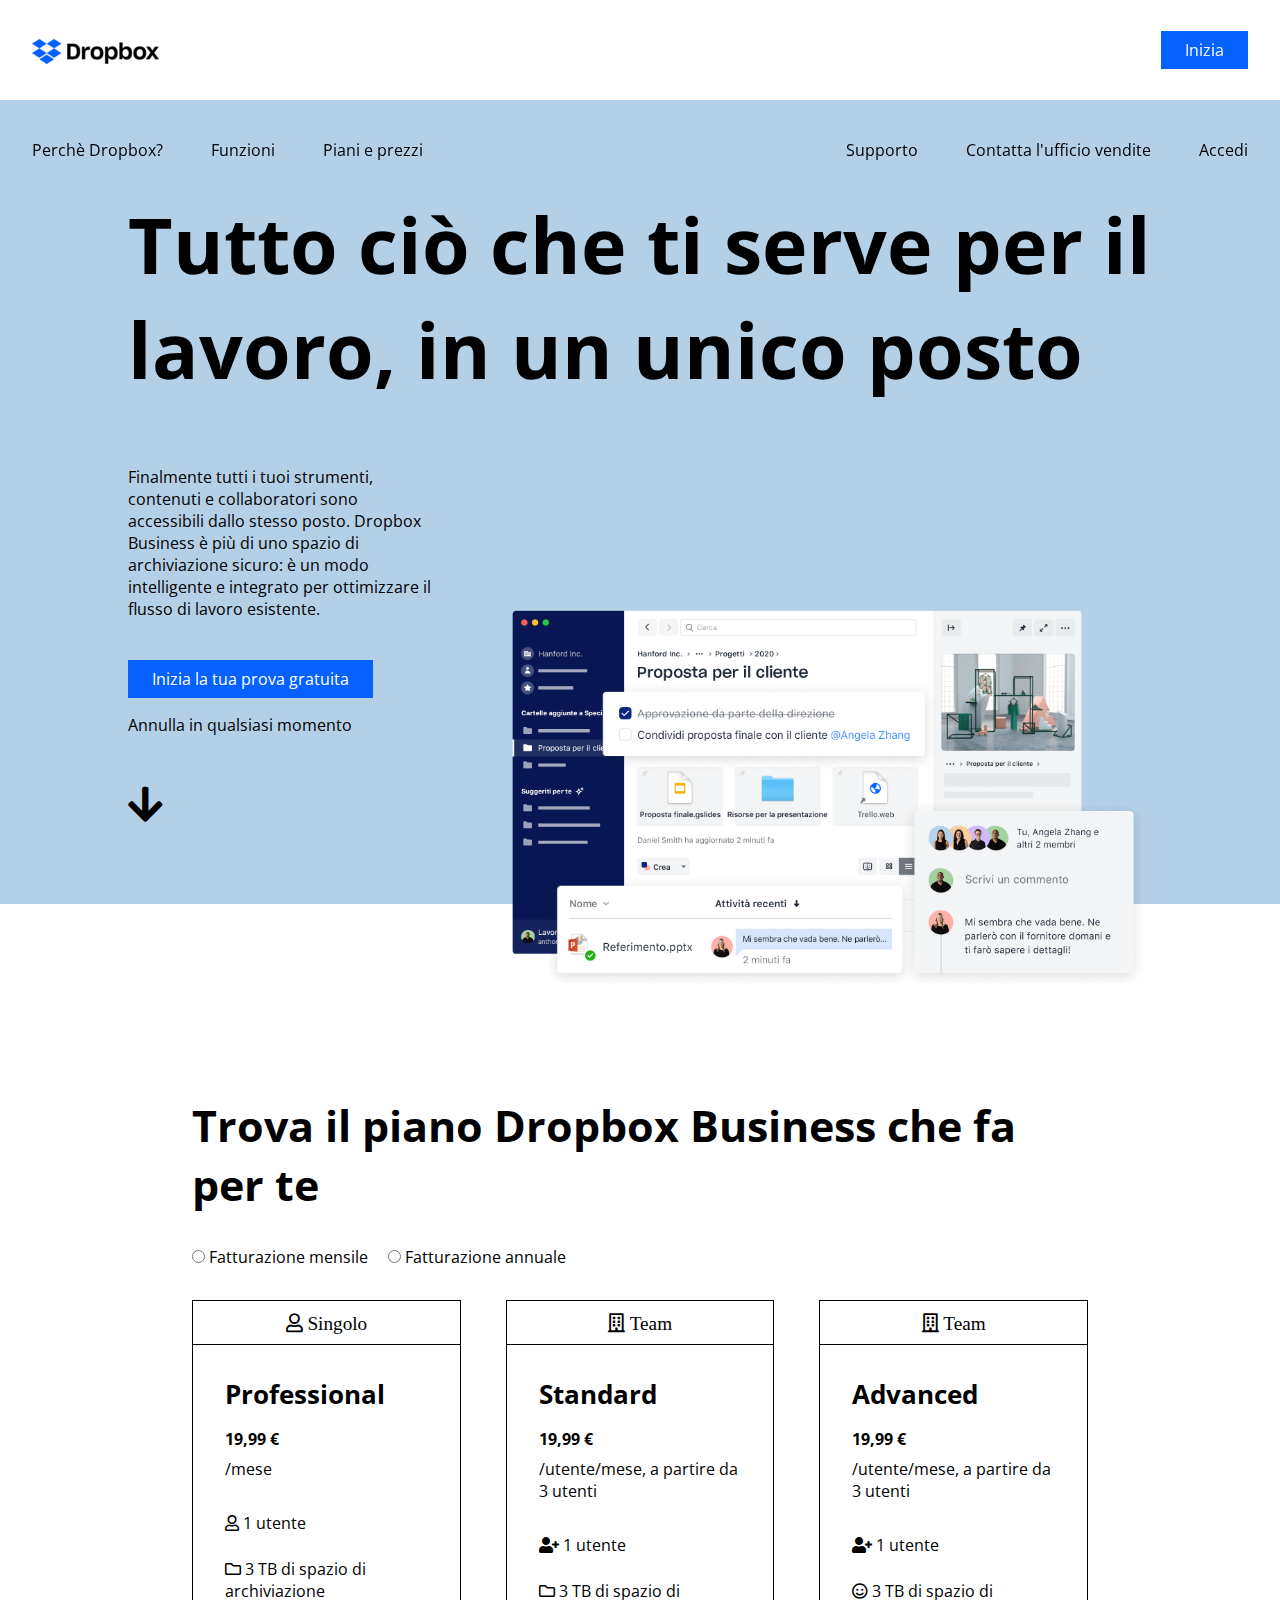
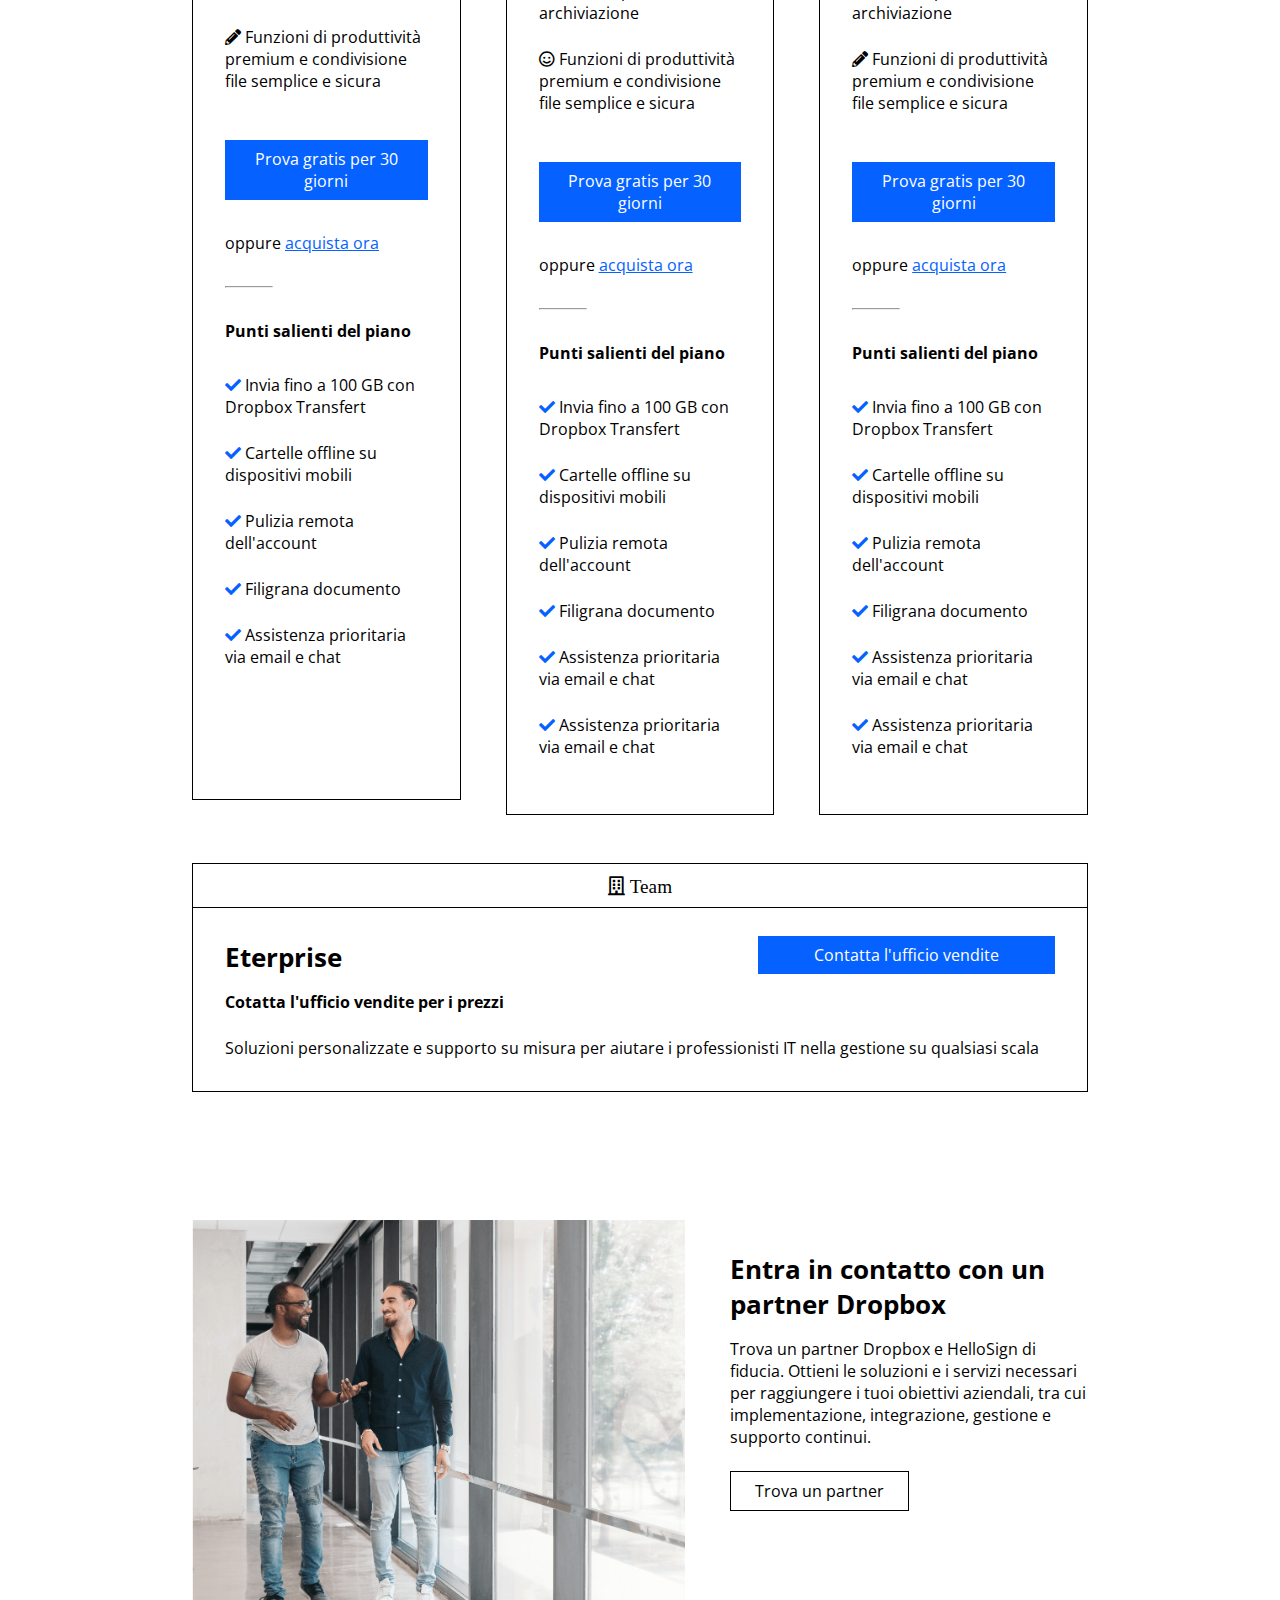
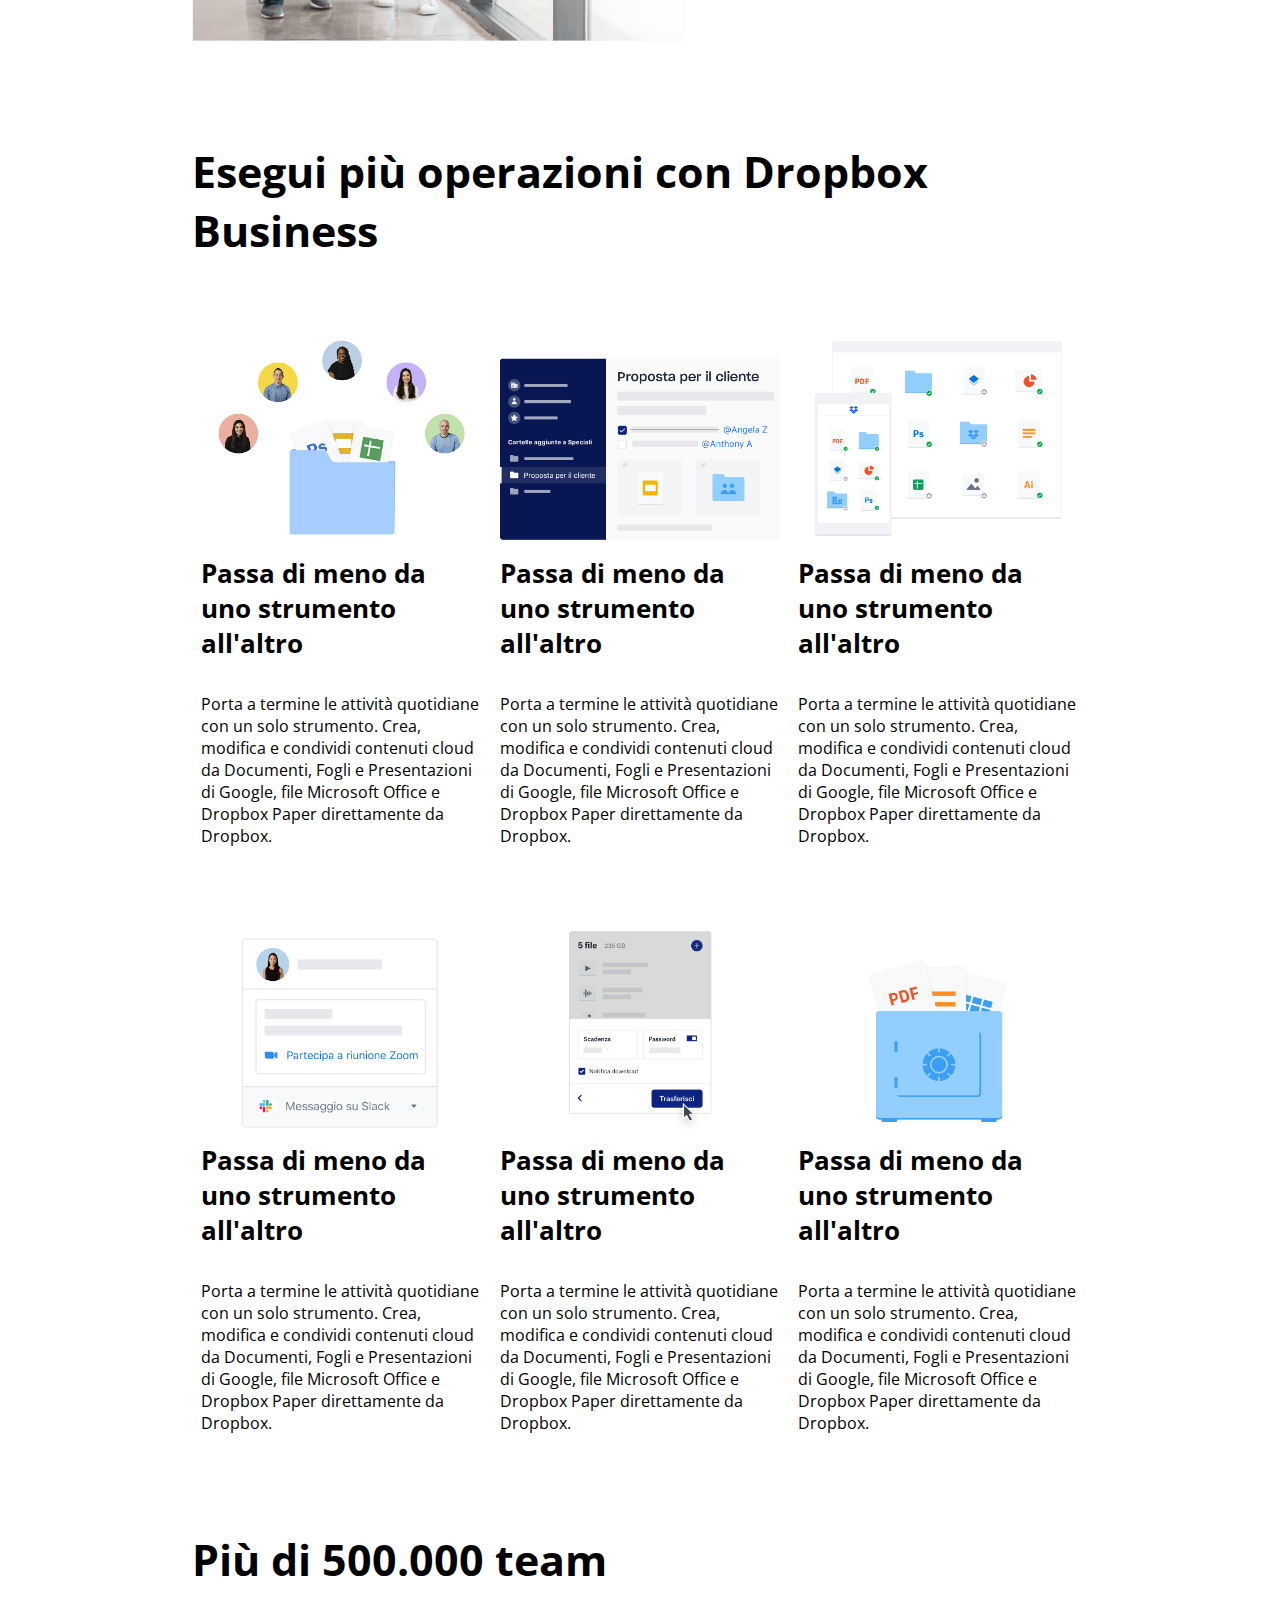
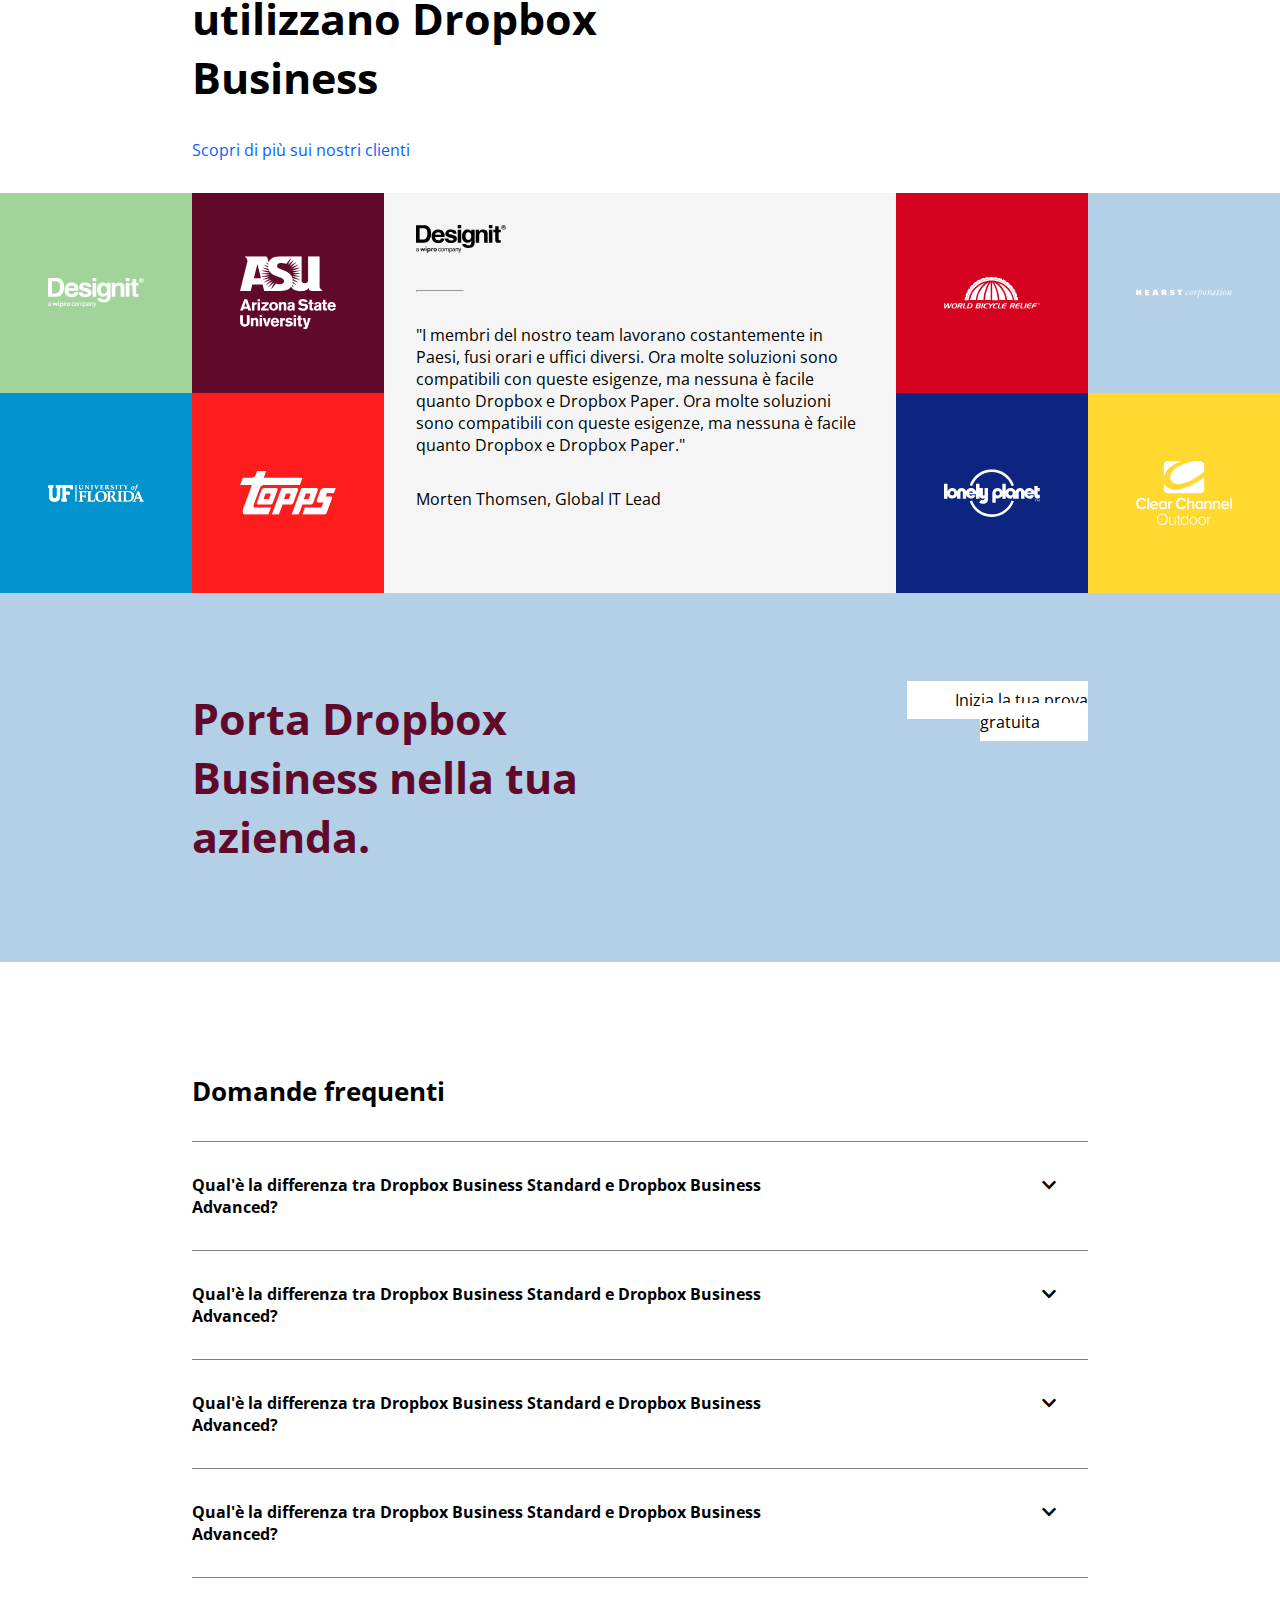
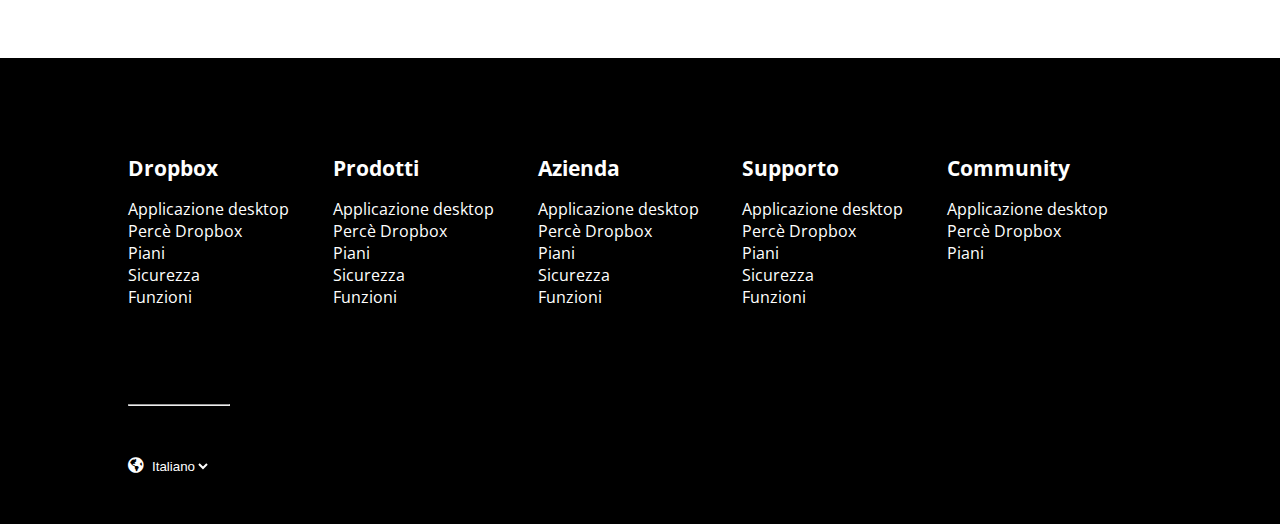
==== commit 9e191995: "commit dropbox transizioni bottoni cambio colori" ====
--- a/index.html
+++ b/index.html
@@ -49,6 +49,8 @@
                             <a href="#">Applicazione Desktop</a>
                             <a href="#">Perchè Dropbox</a>
                             <a href="#">Piani</a>
+                            <a href="#">Sicurezza</a>
+                            <a href="#">Funzioni</a>
                         </div>
                     </div>
                 </ul>
@@ -339,7 +341,7 @@
                         <!-- dettagli prezzo -->
 
                         <div class="contatta">
-                            <a href="#" class="btn_blue">Contatta l'ufficio vendite</a>
+                            <a href="#" class="btn btn_blue">Contatta l'ufficio vendite</a>
                         </div>
                         <!-- /.prova bottone-->
 
--- a/css/style.css
+++ b/css/style.css
@@ -89,12 +89,22 @@
 .btn_blue {
     background-color: #0561ff;
     color: white;
+    transition: all;
+}
+
+.btn_blue:hover {
+    background-color: #3982ff;
 }
 
 .btn_white {
     border: 1px solid black;
     background-color: white;
     color: black;
+    transition: all;
+}
+
+.btn_white:hover {
+    background-color: rgb(247, 247, 247);
 }
 
 div[class^="col_"] {
@@ -362,13 +372,21 @@
 .pacchetto .prova {
     margin-top: 3rem;
     margin-bottom: 2rem;
-    background-color: #0561ff;
+    text-align: center;
+}
+
+.pacchetto .prova a {
+    display: block;
     padding: 0.5rem;
-    text-align: center;
-}
-
-.pacchetto a {
     text-decoration: none;
+}
+
+.pacchetto .oppure a {
+    transition: all;
+}
+
+.pacchetto .oppure a:hover {
+    text-decoration: underline;
 }
 
 .pacchetto .oppure {
@@ -459,6 +477,12 @@
 
 .team a {
     color: #0561ff;
+    text-decoration: none;
+    transition: all;
+}
+
+.team a:hover {
+    text-decoration: underline;
 }
 
 .bg_color {
@@ -622,6 +646,11 @@
 .foot_elem a {
     text-decoration: none;
     color: white;
+    transition: all;
+}
+
+.foot_elem a:hover {
+    text-decoration: underline;
 }
 
 .foot_elem li {
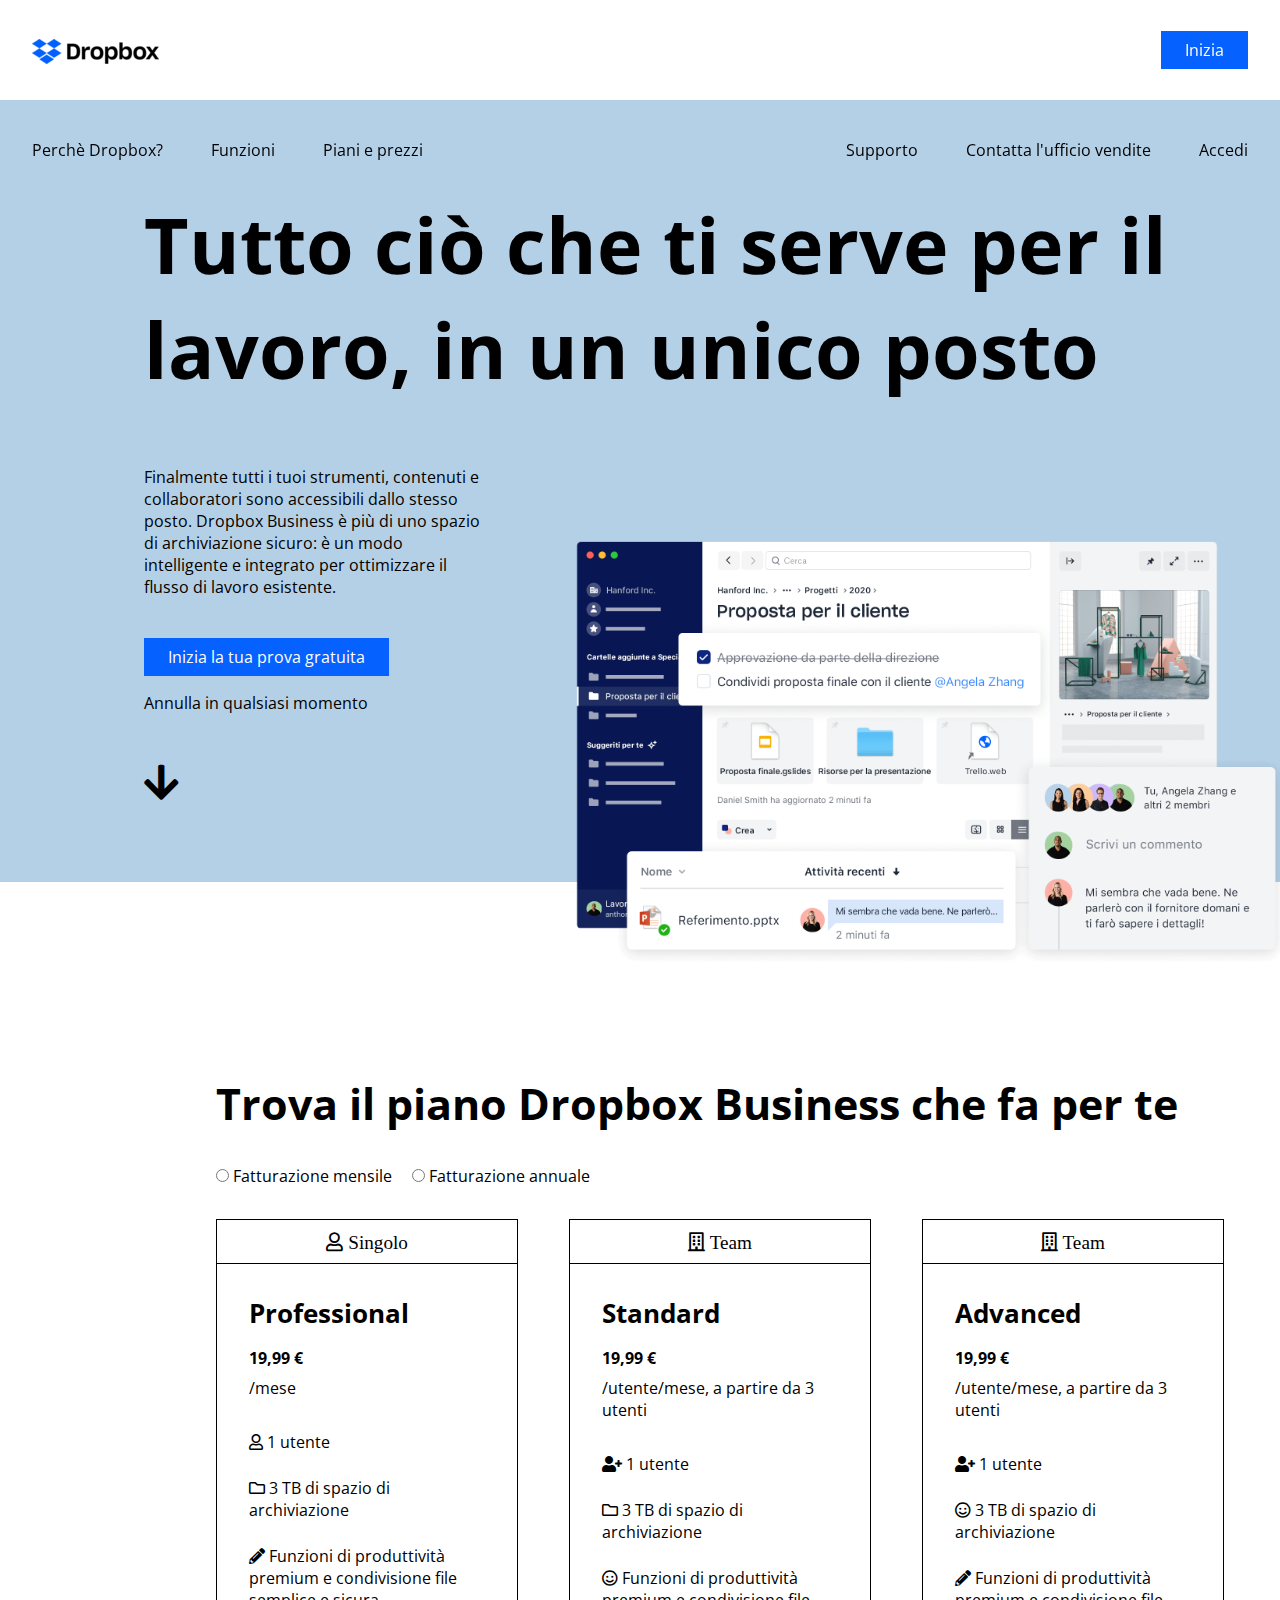
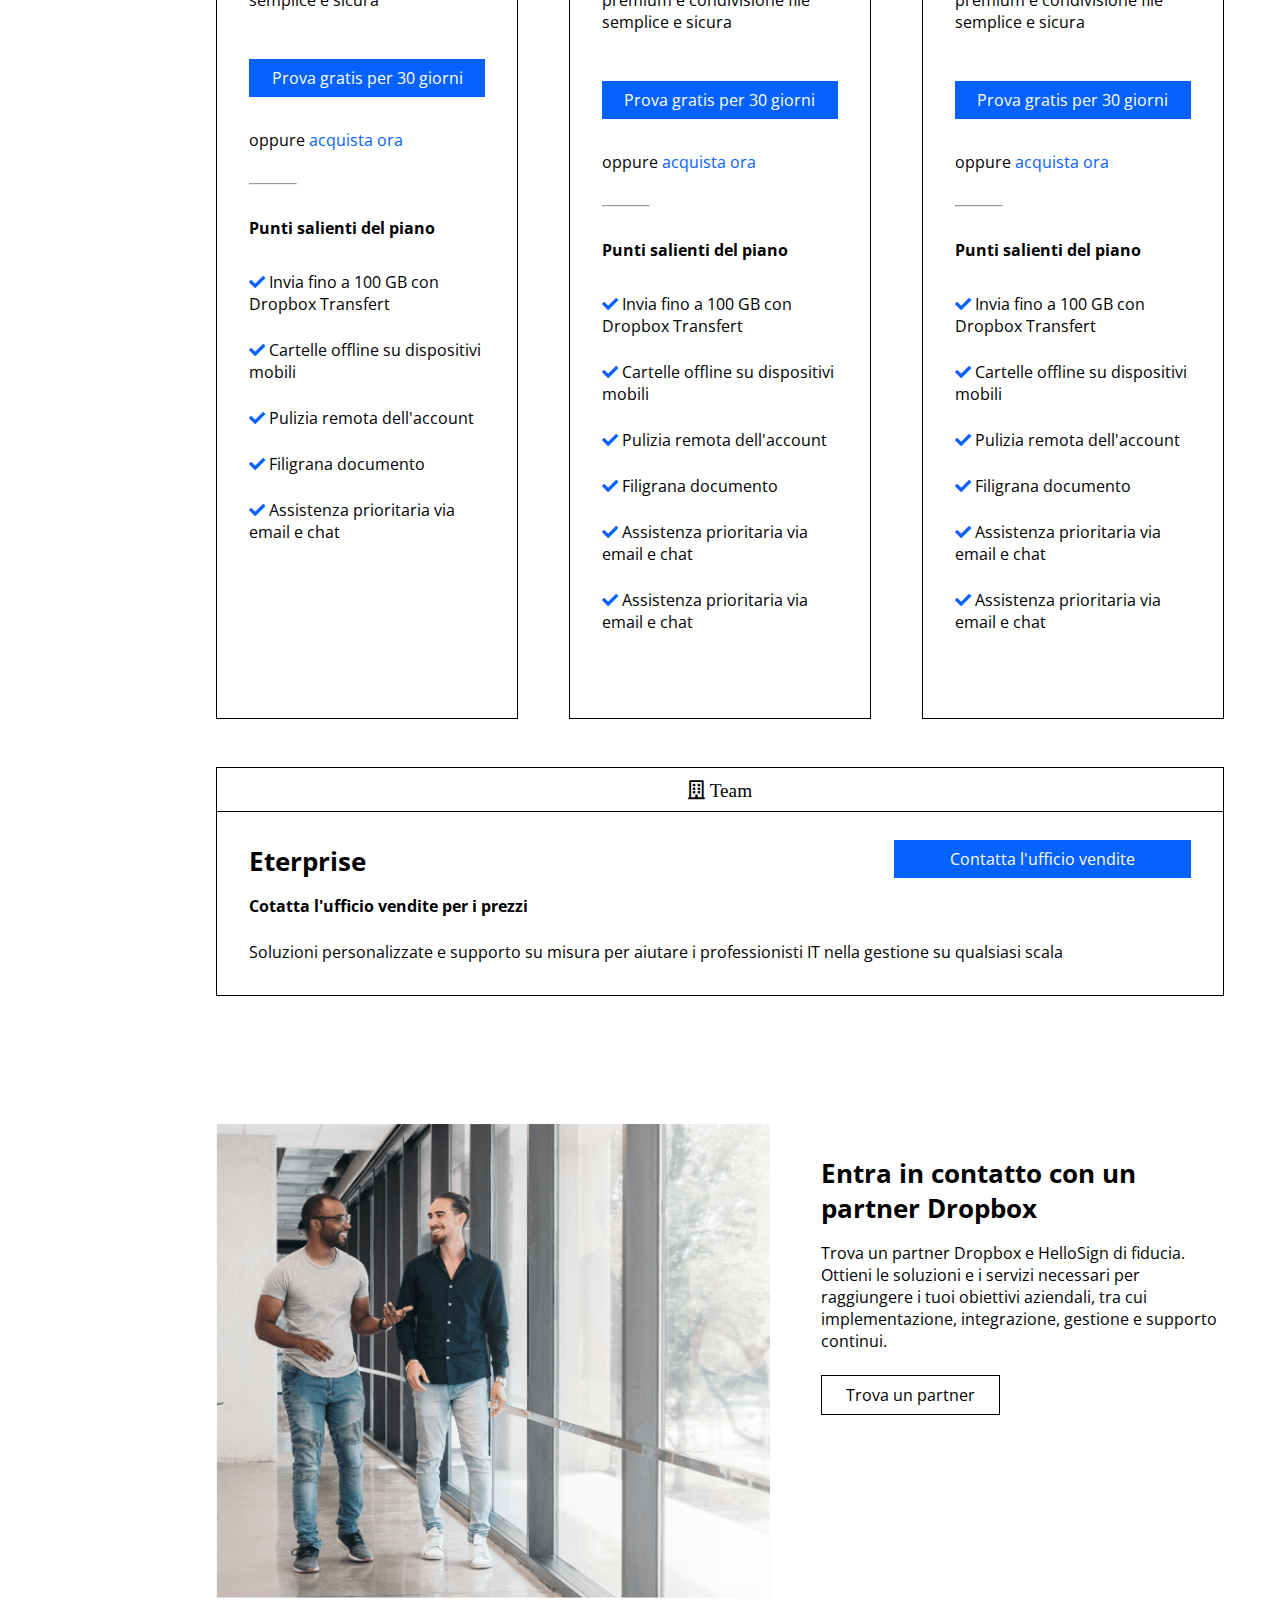
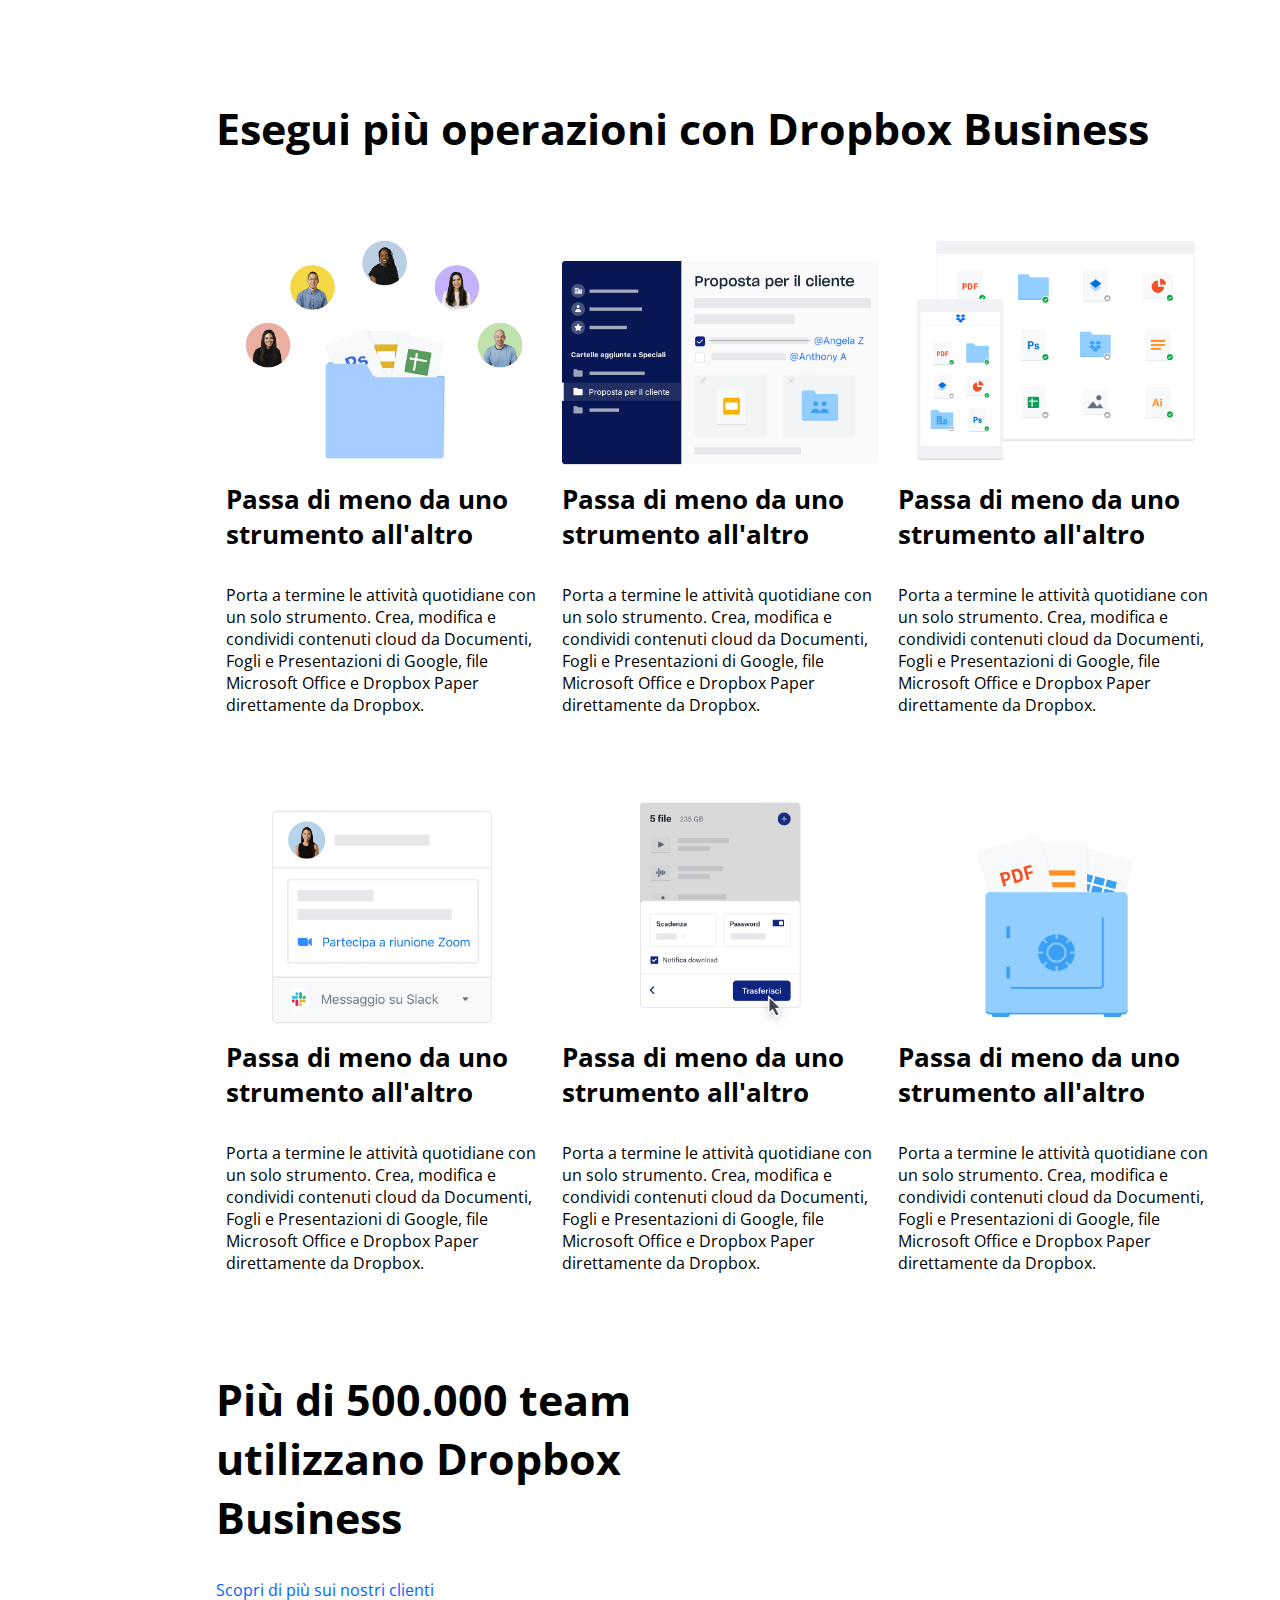
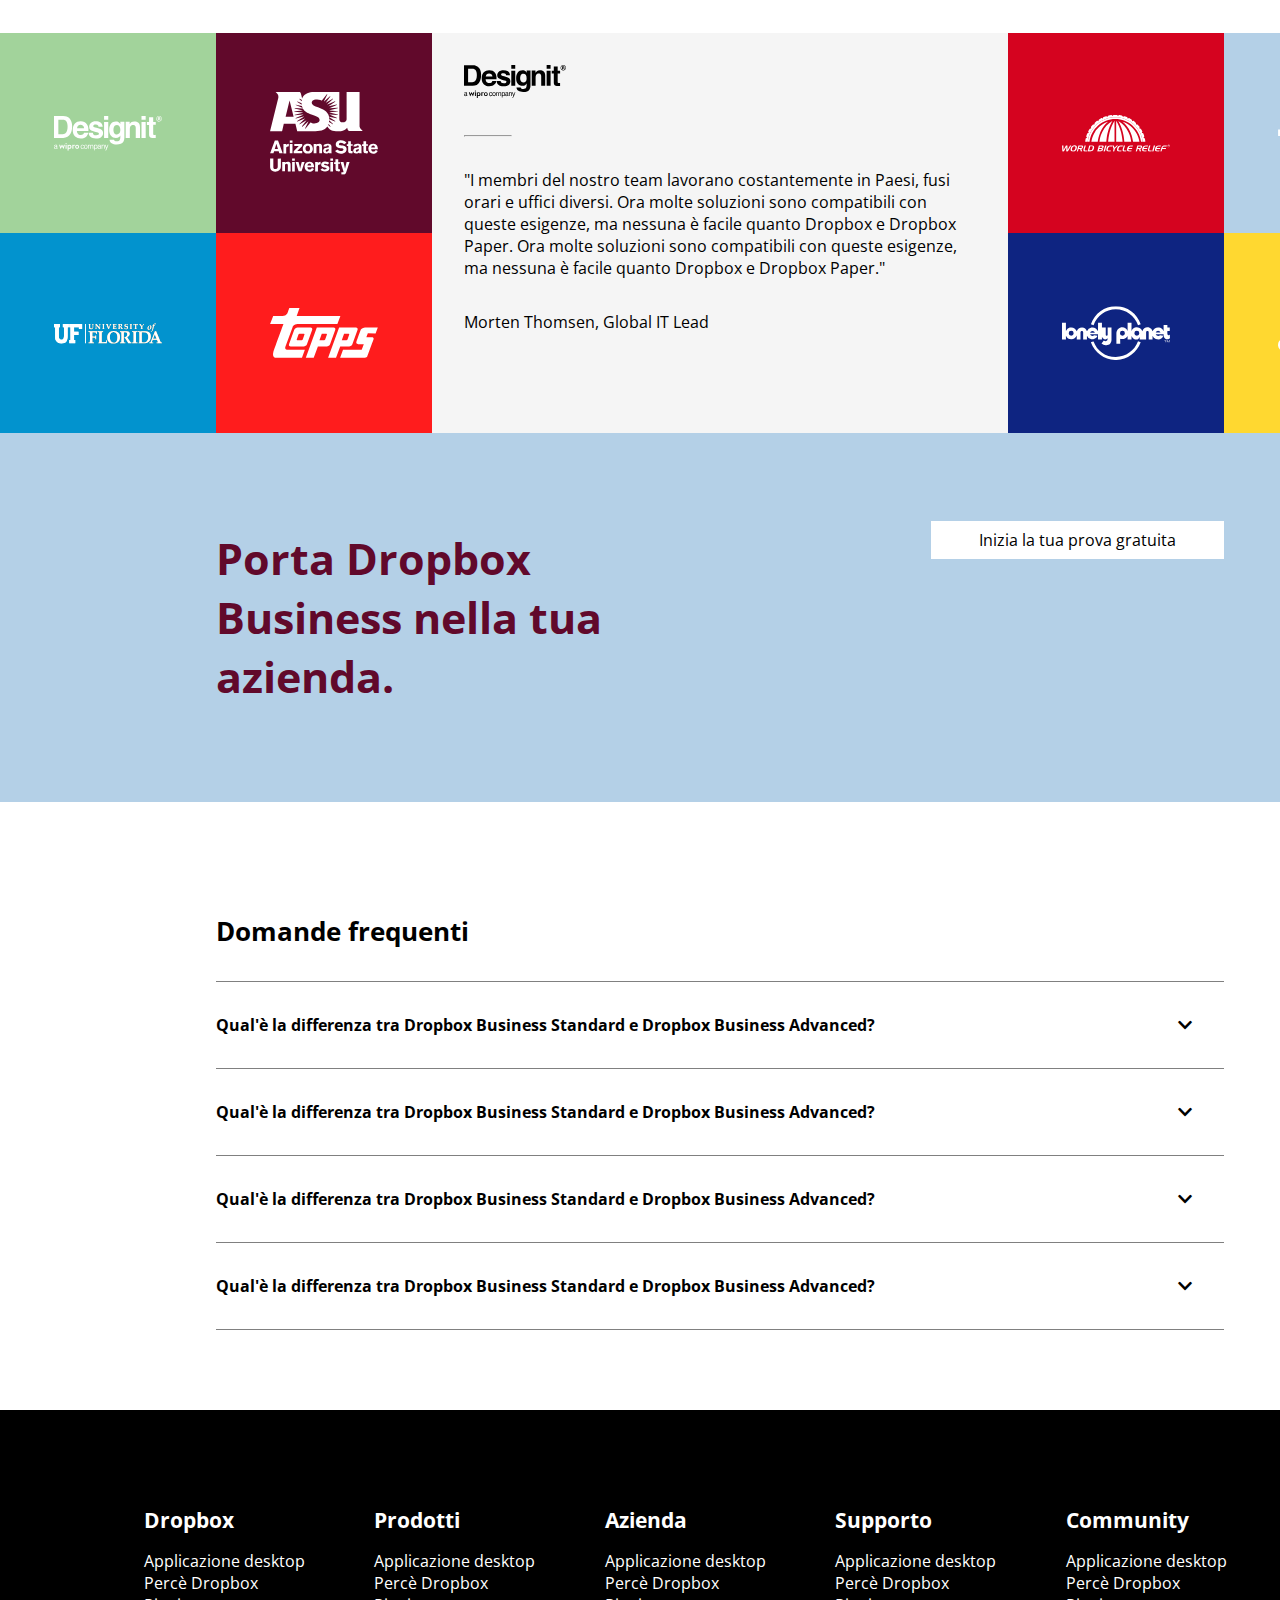
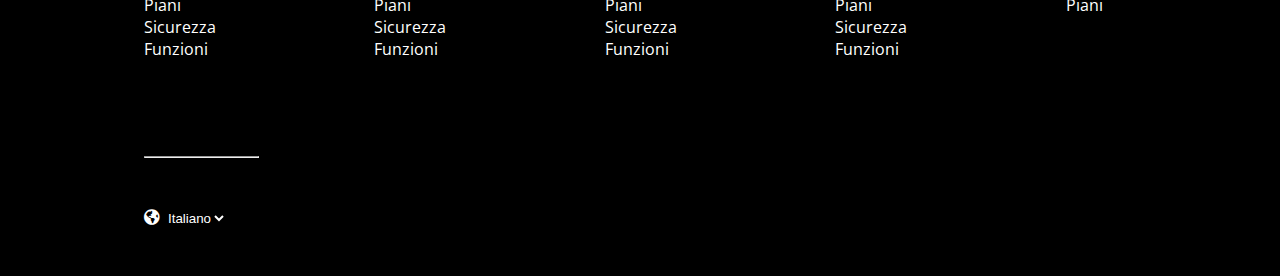
==== commit 3fef8a79: "commit dropbox body min width 1440px" ====
--- a/index.html
+++ b/index.html
@@ -798,7 +798,7 @@
                         <label for="lingua">
                             <i class="fas fa-globe-americas"></i>
                         </label>
-                        <select name="lingua" id="">
+                        <select name="lingua">
                             <option value="italiano">Italiano</option>
                         </select>
                     </form>
--- a/css/style.css
+++ b/css/style.css
@@ -8,6 +8,7 @@
 
 body {
     font-family: 'Open Sans', sans-serif;
+    min-width: 1440px;
 }
 
 html {
@@ -383,6 +384,7 @@
 
 .pacchetto .oppure a {
     transition: all;
+    text-decoration: none;
 }
 
 .pacchetto .oppure a:hover {
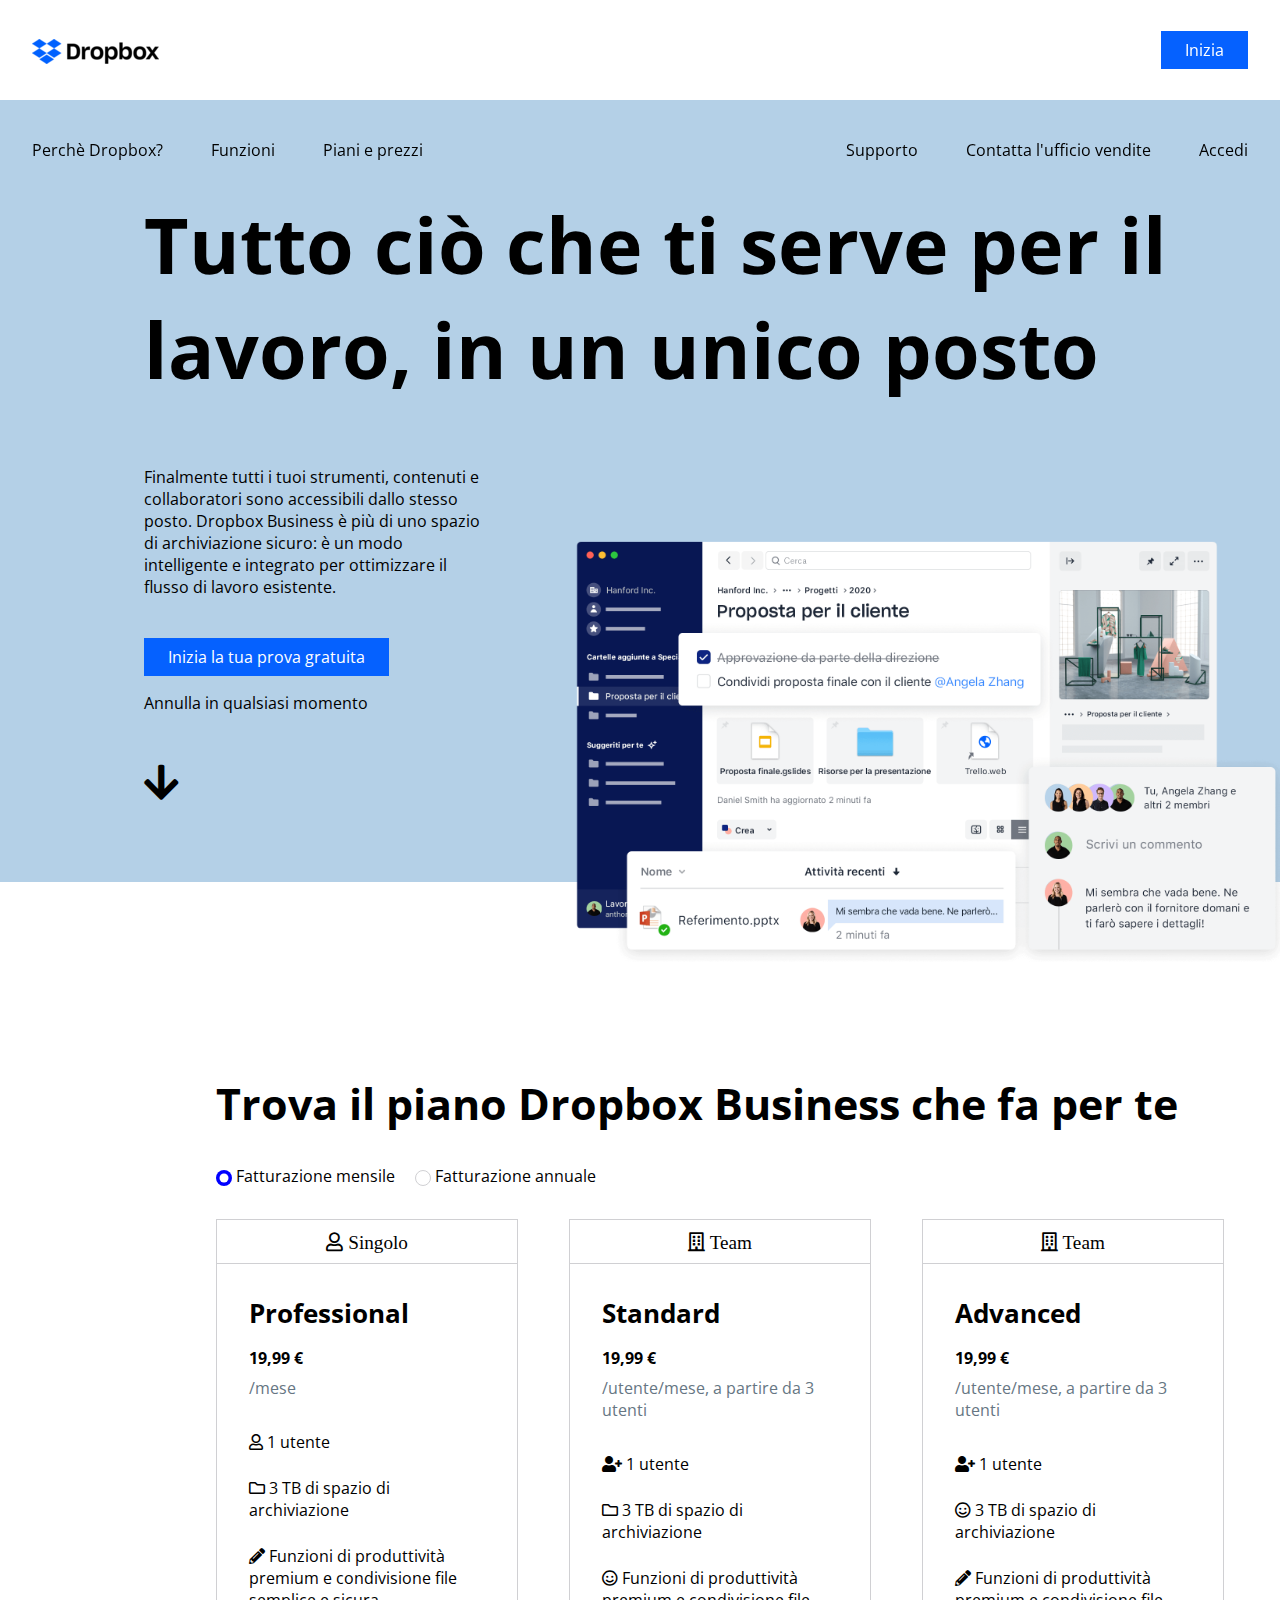
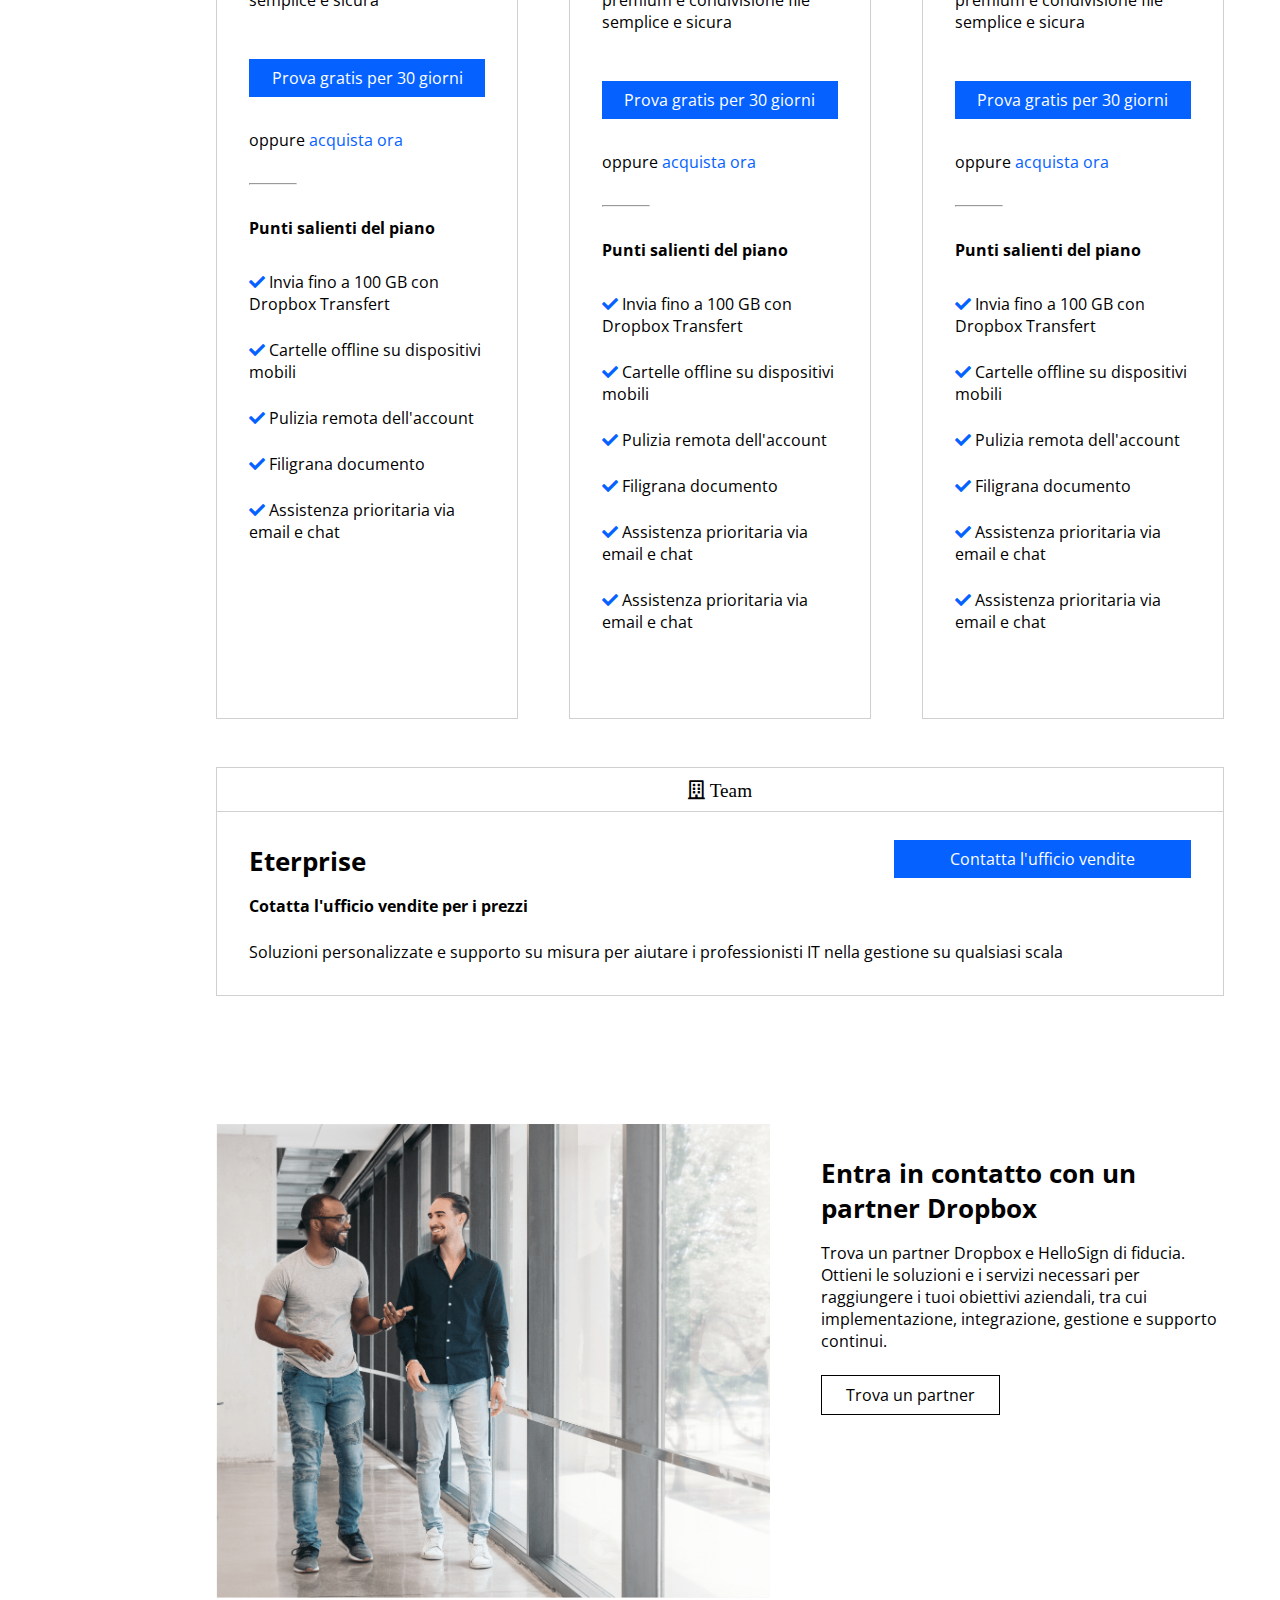
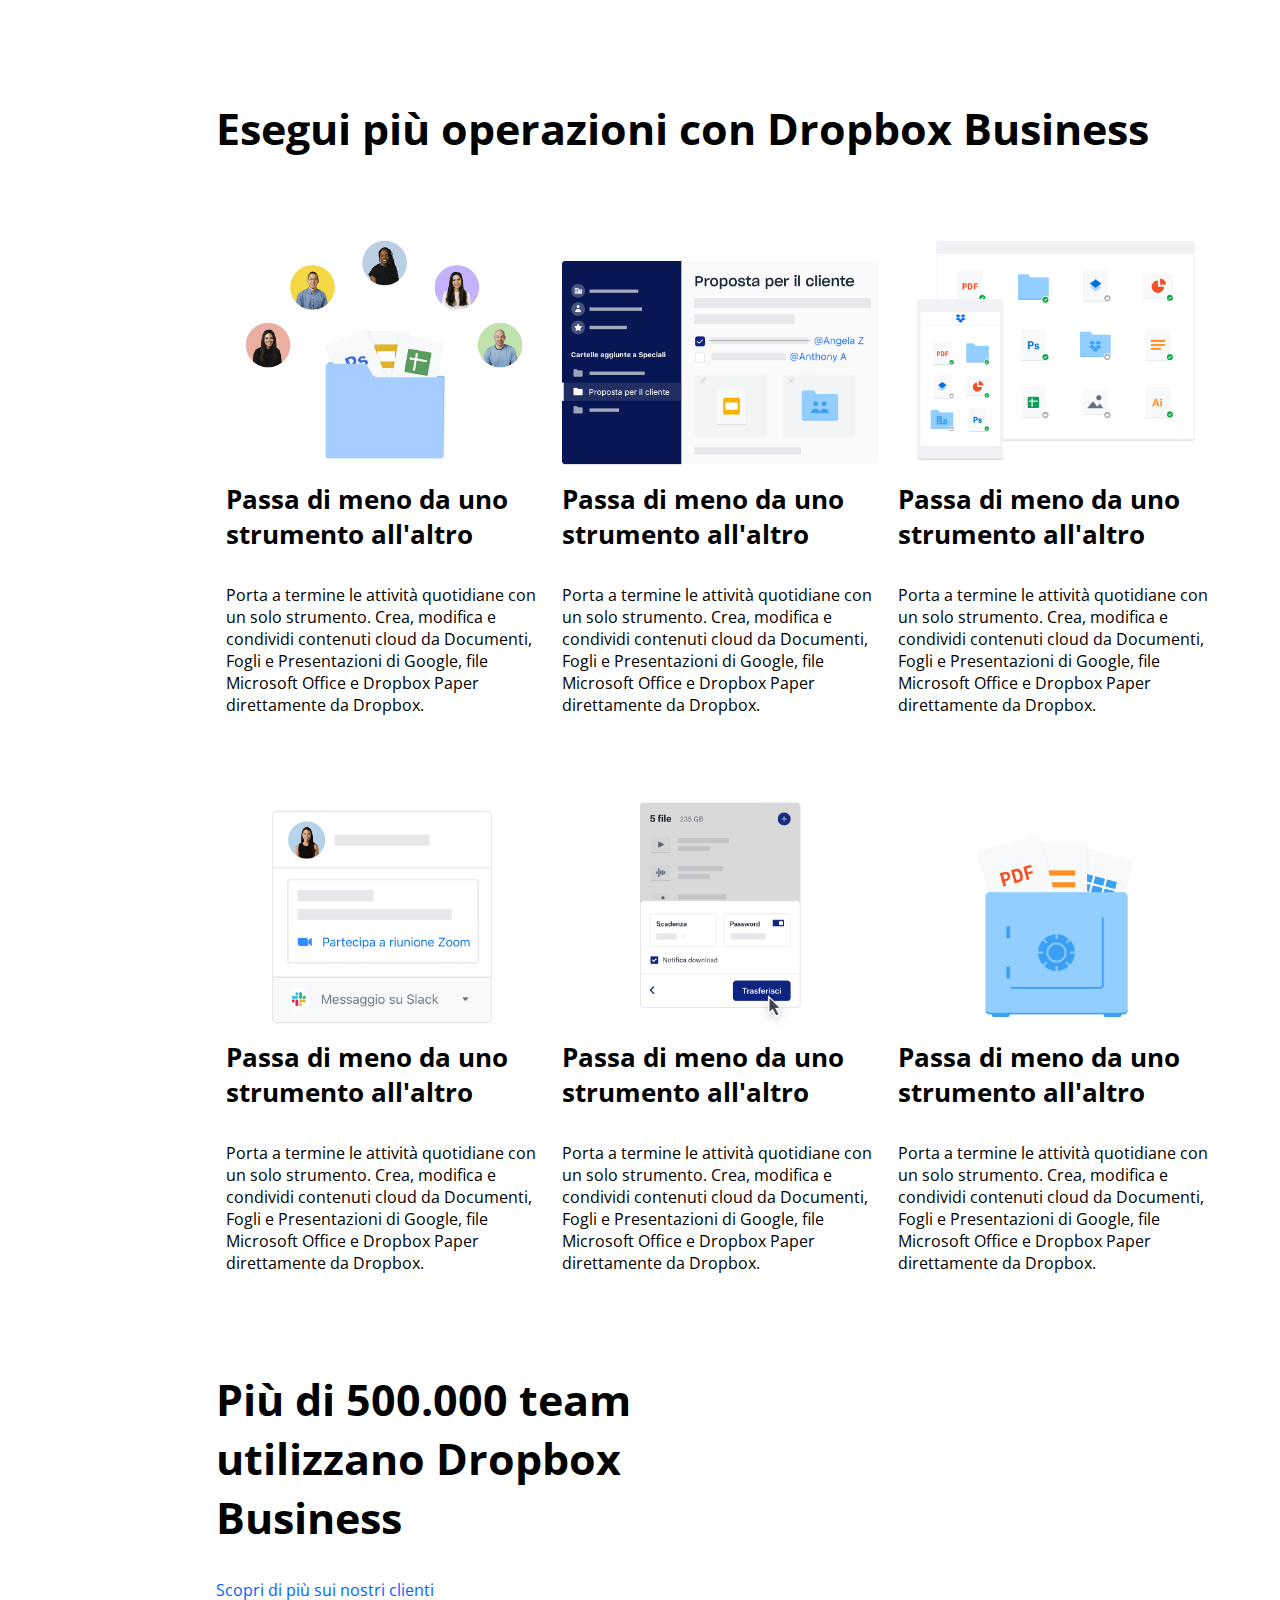
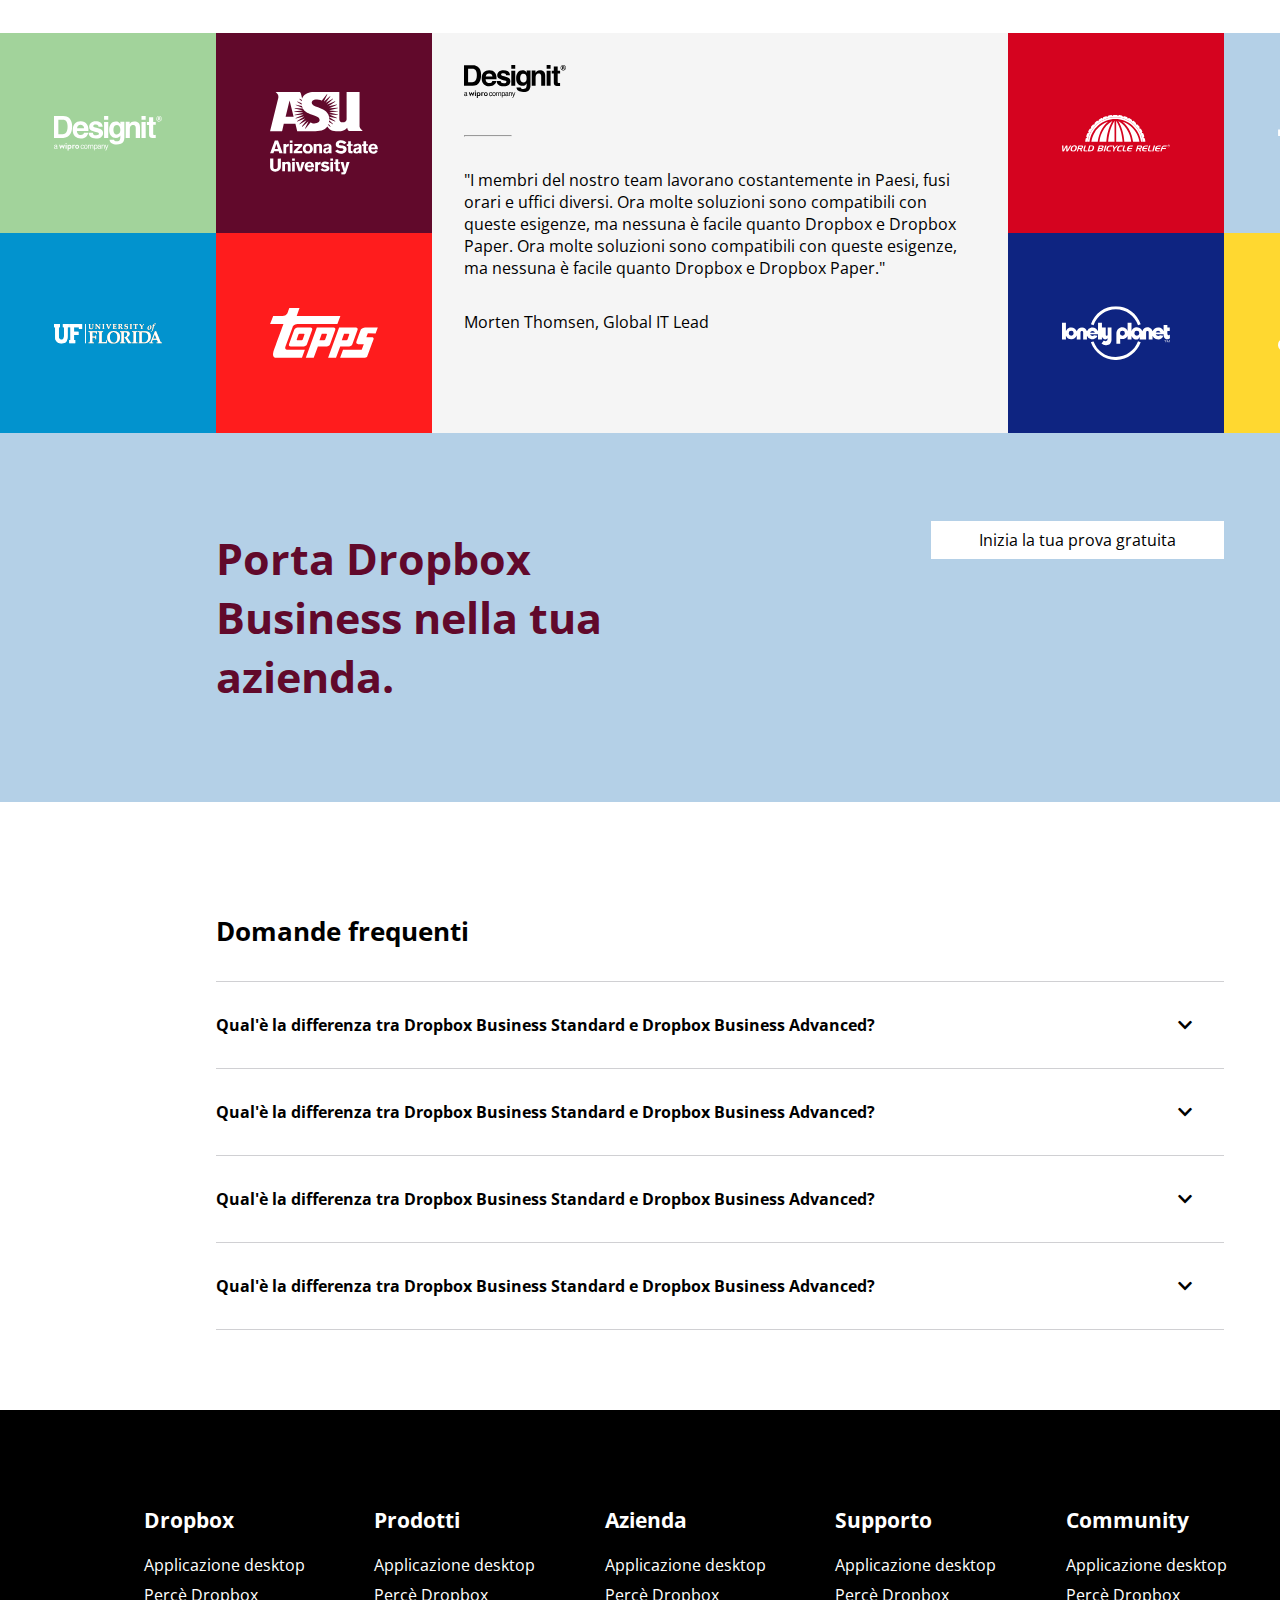
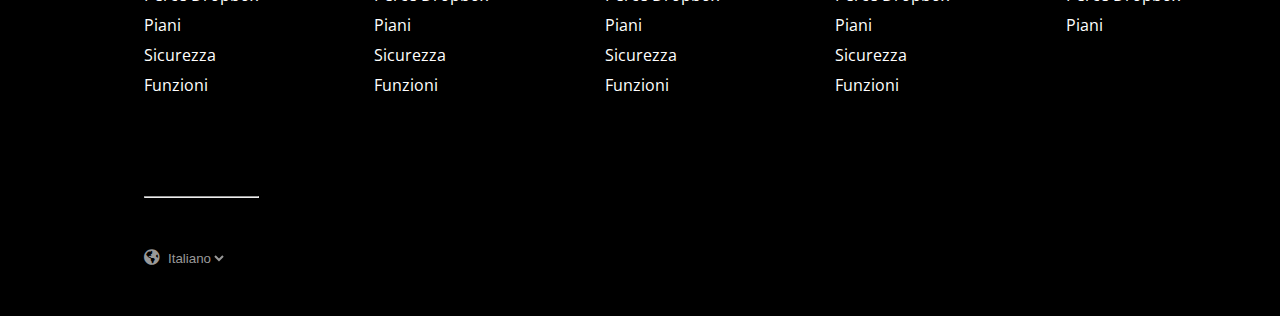
==== commit 92e3af4b: "commit dropbox apportate modifiche nei colori secondari dei font e bordi" ====
--- a/index.html
+++ b/index.html
@@ -114,10 +114,14 @@
                     </h2>
                     <div class="radio_box">
                         <span>
-                            <input type="radio"> Fatturazione mensile
+                            <div class="radio radio_bl">
+                                <div class="radio_pin"></div>
+                            </div>
+                             Fatturazione mensile
                         </span>
                         <span>
-                            <input type="radio"> Fatturazione annuale
+                            <div class="radio radio_wt"></div>
+                            Fatturazione annuale
                         </span>
                     </div>
                 </div>
--- a/css/style.css
+++ b/css/style.css
@@ -284,7 +284,43 @@
     bottom: -5rem;
 }
 
-/* main container */
+/***********************************
+ main container 
+ **********************************+*/
+
+.radio {
+    width: 16px;
+    height: 16px;
+    line-height: 16px;
+    border-radius: 50%;
+    display: inline-block;
+    vertical-align: middle;
+    position: relative;
+}
+
+.radio_pin {
+    width: 9px;
+    height: 9px;
+    background-color: white;
+    border-radius: 50%;
+    display: inline-block;
+    position: absolute;
+    top: 50%;
+    left: 50%;
+    transform: translate(-50%, -50%);
+}
+
+.radio_bl {
+    background-color: blue;
+}
+
+.radio_wt {
+    border: 1px solid #d0d0d3;
+}
+
+/* ******************
+redio
+********************** */
 
 .main_container {
     width: 70%;
@@ -300,7 +336,7 @@
 .main_container .professional, .main_container .standard, .main_container .advanced {
     float: left;
     width: 30%;
-    border: 1px solid black;
+    border: 1px solid #d0d0d3;
 }
 
 .main_container .standard {
@@ -309,7 +345,7 @@
 
 .main_container .enterprise {
     margin-top: 3rem;
-    border: 1px solid black;
+    border: 1px solid #d0d0d3;
     position: relative;
 }
 
@@ -336,7 +372,7 @@
 
 .content .utente {
     padding: 0.5rem 0;
-    border-bottom: 1px solid black;
+    border-bottom: 1px solid #d0d0d3;
     text-align: center;
     font-size: 1.2rem;
 }
@@ -363,6 +399,7 @@
 .pacchetto .dettagli_prezzo {
     display: block;
     margin-bottom: 2rem;
+    color: #667683;
 }
 
 .pacchetto li {
@@ -587,7 +624,7 @@
 
 .faq_title, .faq_domanda {
     padding: 2rem 0;
-    border-bottom: 0.5px solid gray;
+    border-bottom: 0.5px solid #d0d0d3;
 }
 
 .faq_title h3 {
@@ -608,6 +645,7 @@
     padding-top: 1rem;
     padding-right: 6rem;
     display: none;
+    color: #999999;
 }
 
 .faq_domanda {
@@ -643,6 +681,10 @@
 .foot_title {
     font-size: 1.3rem;
     margin-bottom: 1rem;
+}
+
+.foot_elem {
+    line-height: 30px;
 }
 
 .foot_elem a {
@@ -664,11 +706,11 @@
 }
 
 .bottom_footer .lingua select {
-    color: white;
     background-color: inherit;
     border: none;
 }
 
 .lingua label, .lingua select {
     cursor: pointer;
+    color: #999999;
 }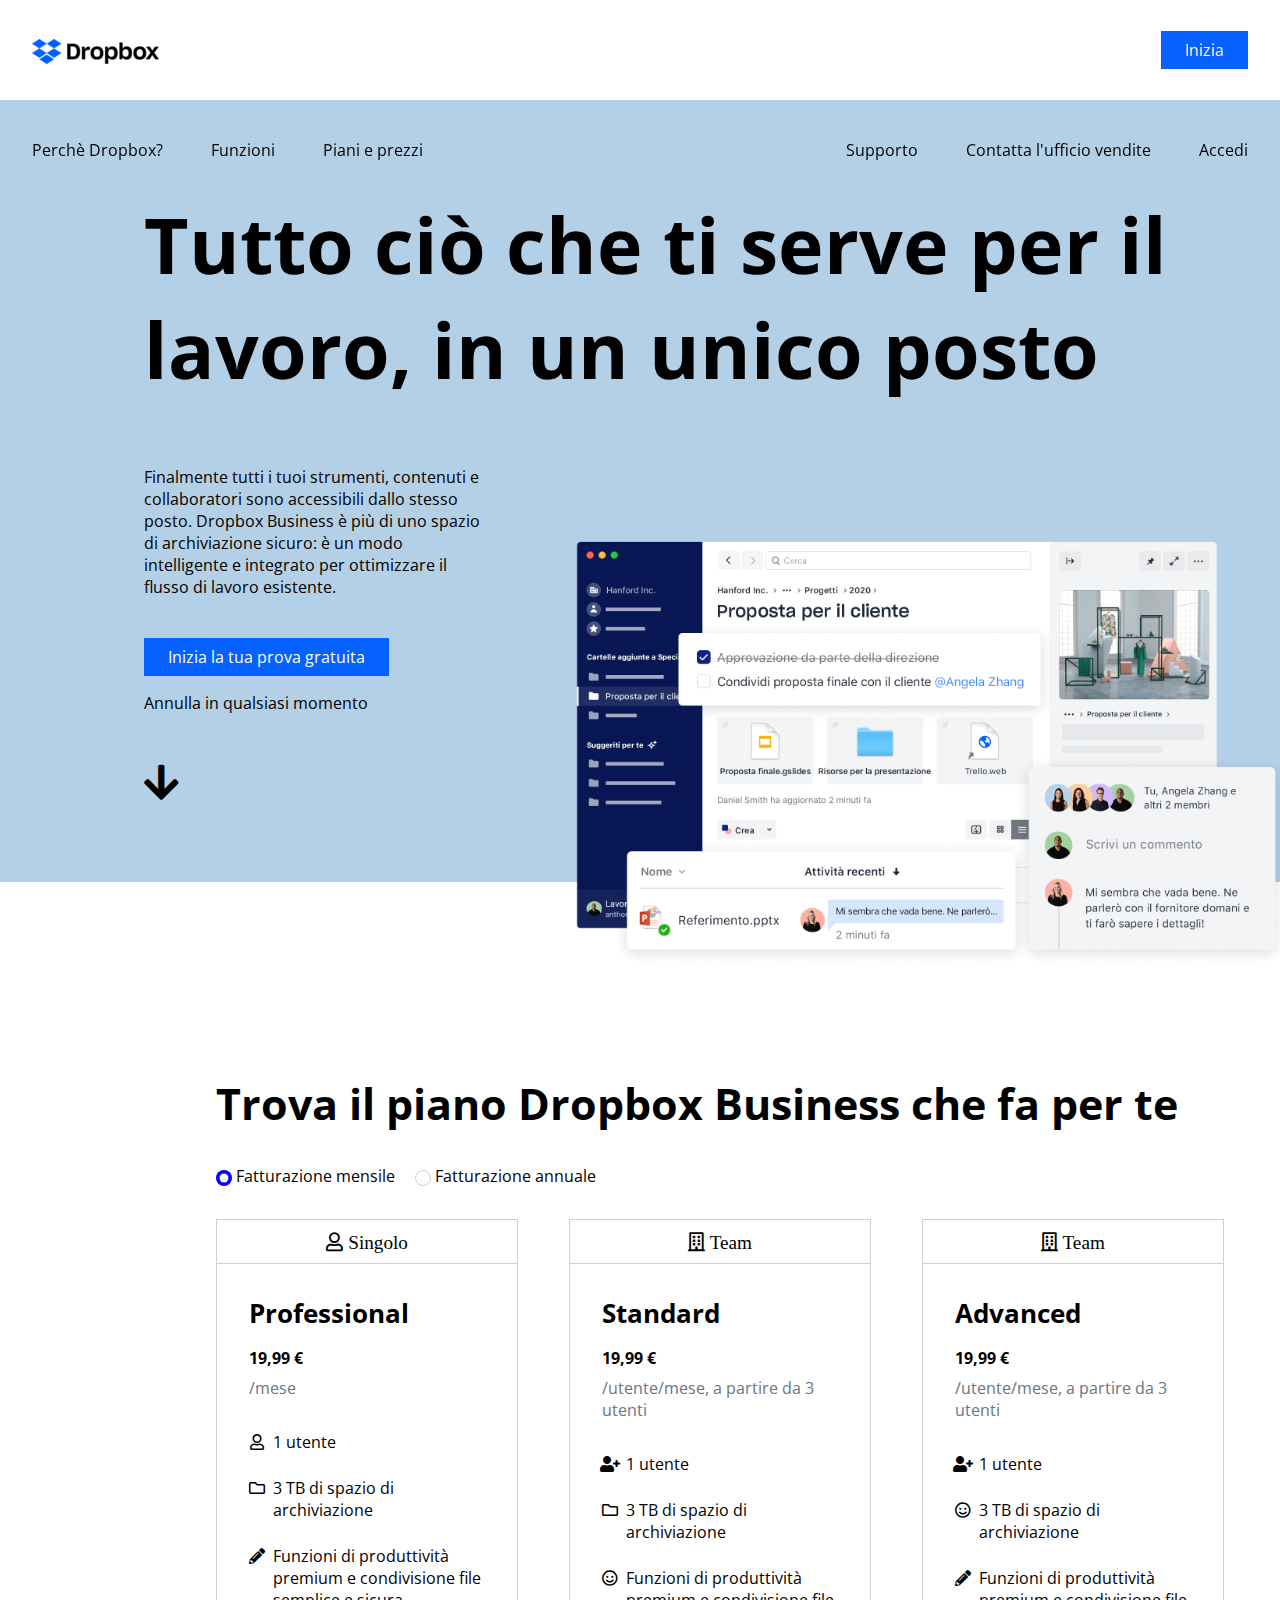
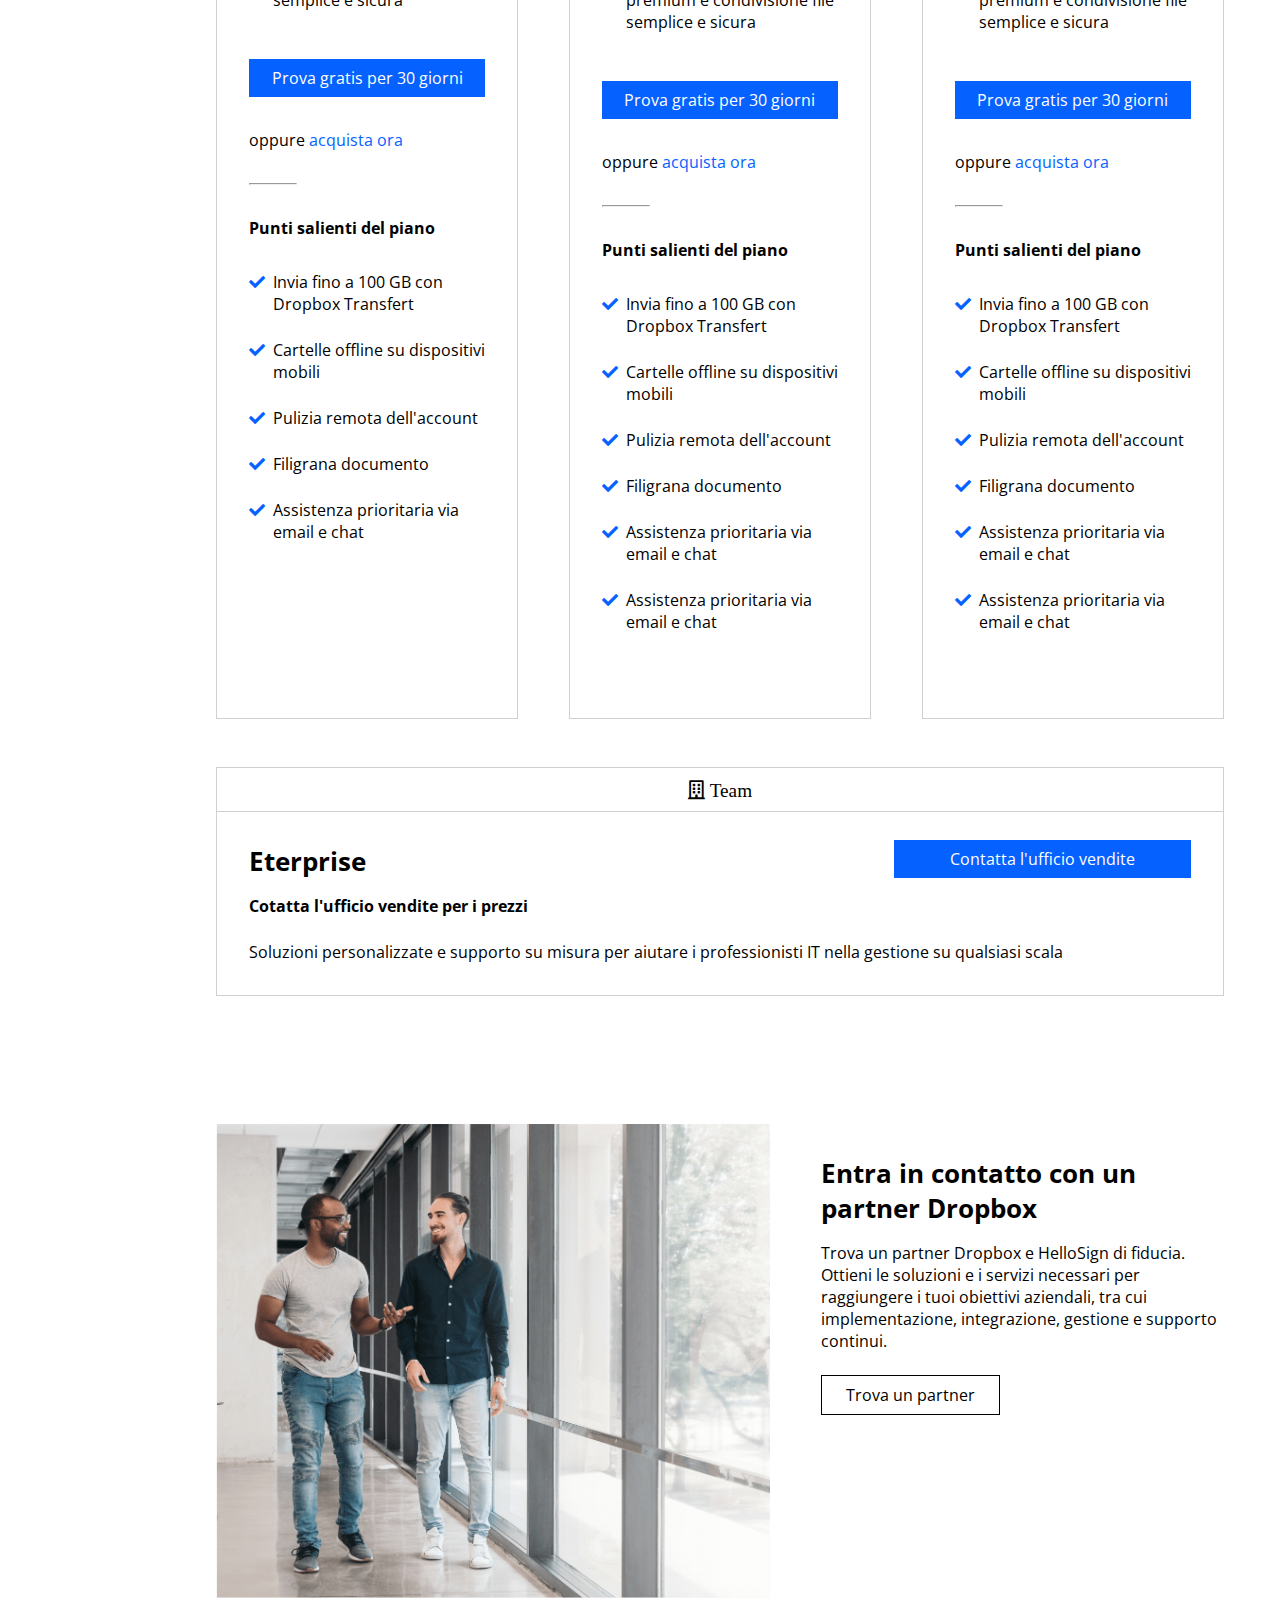
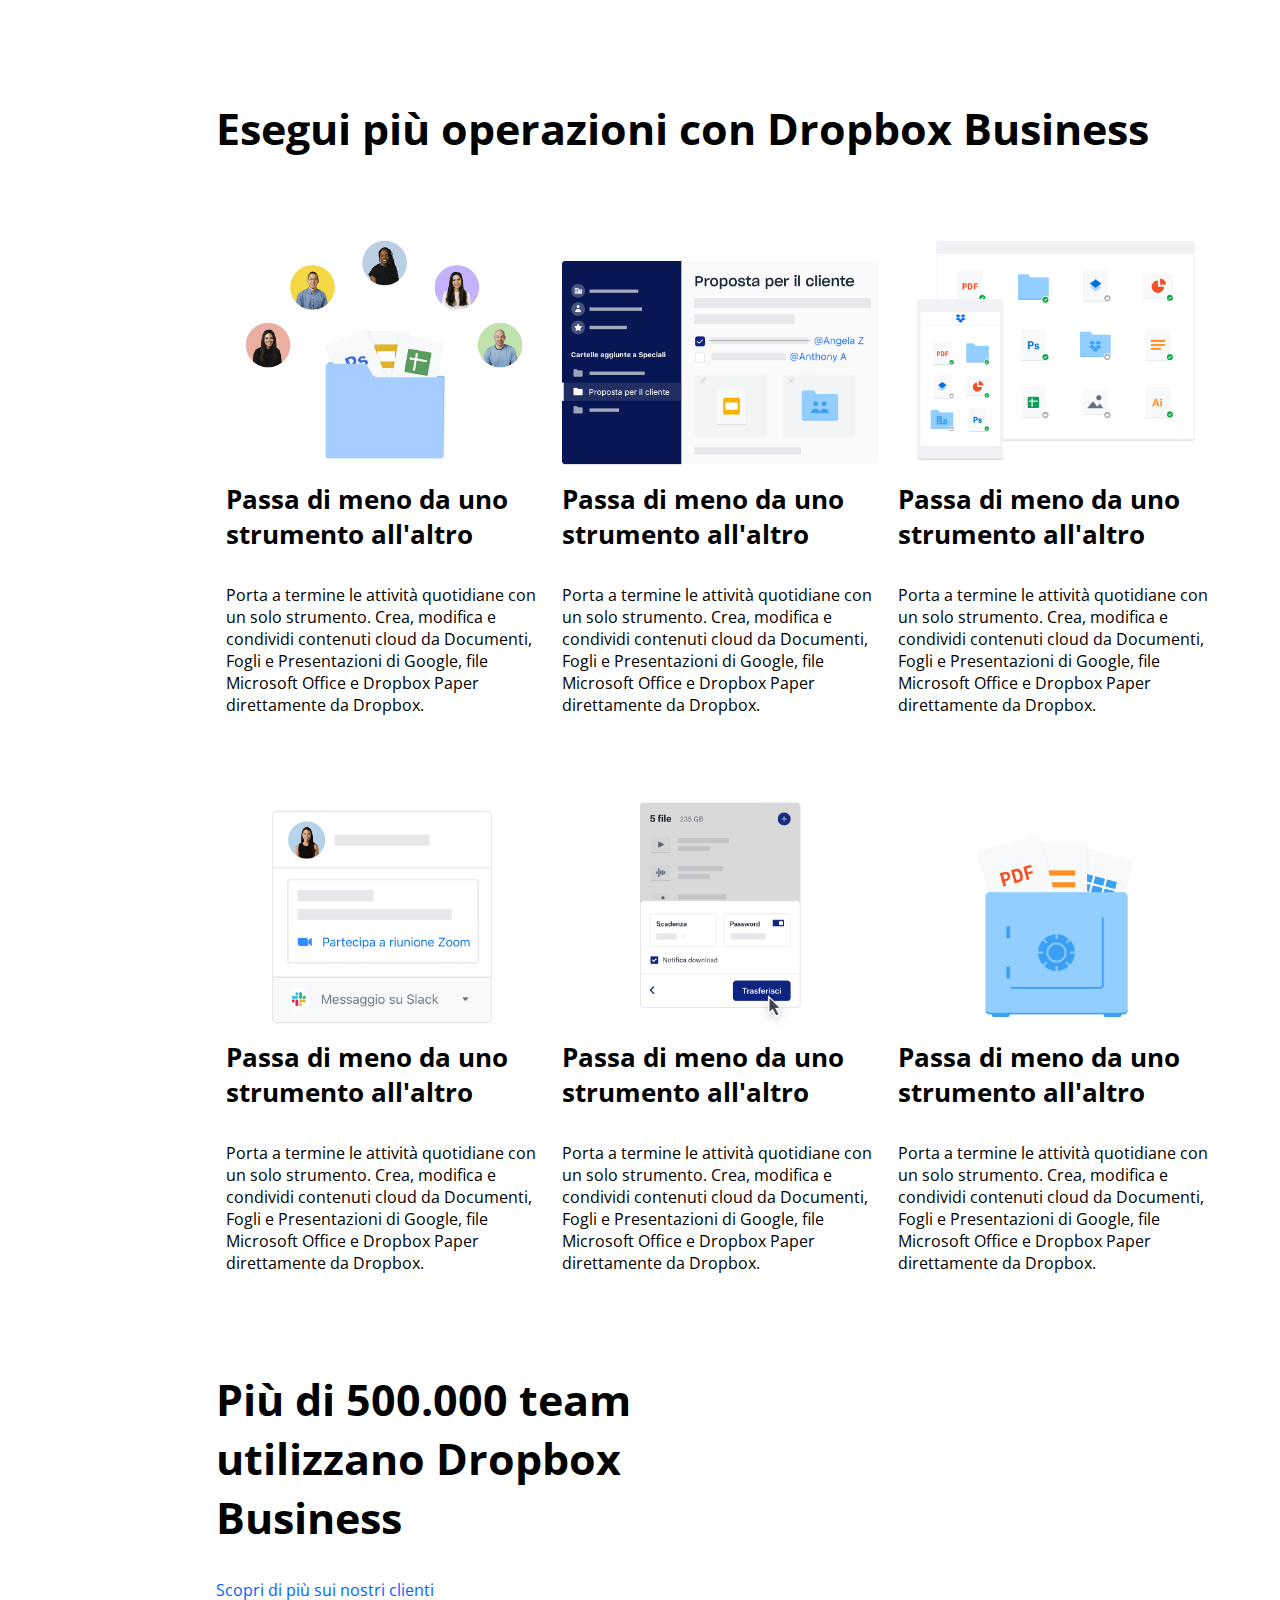
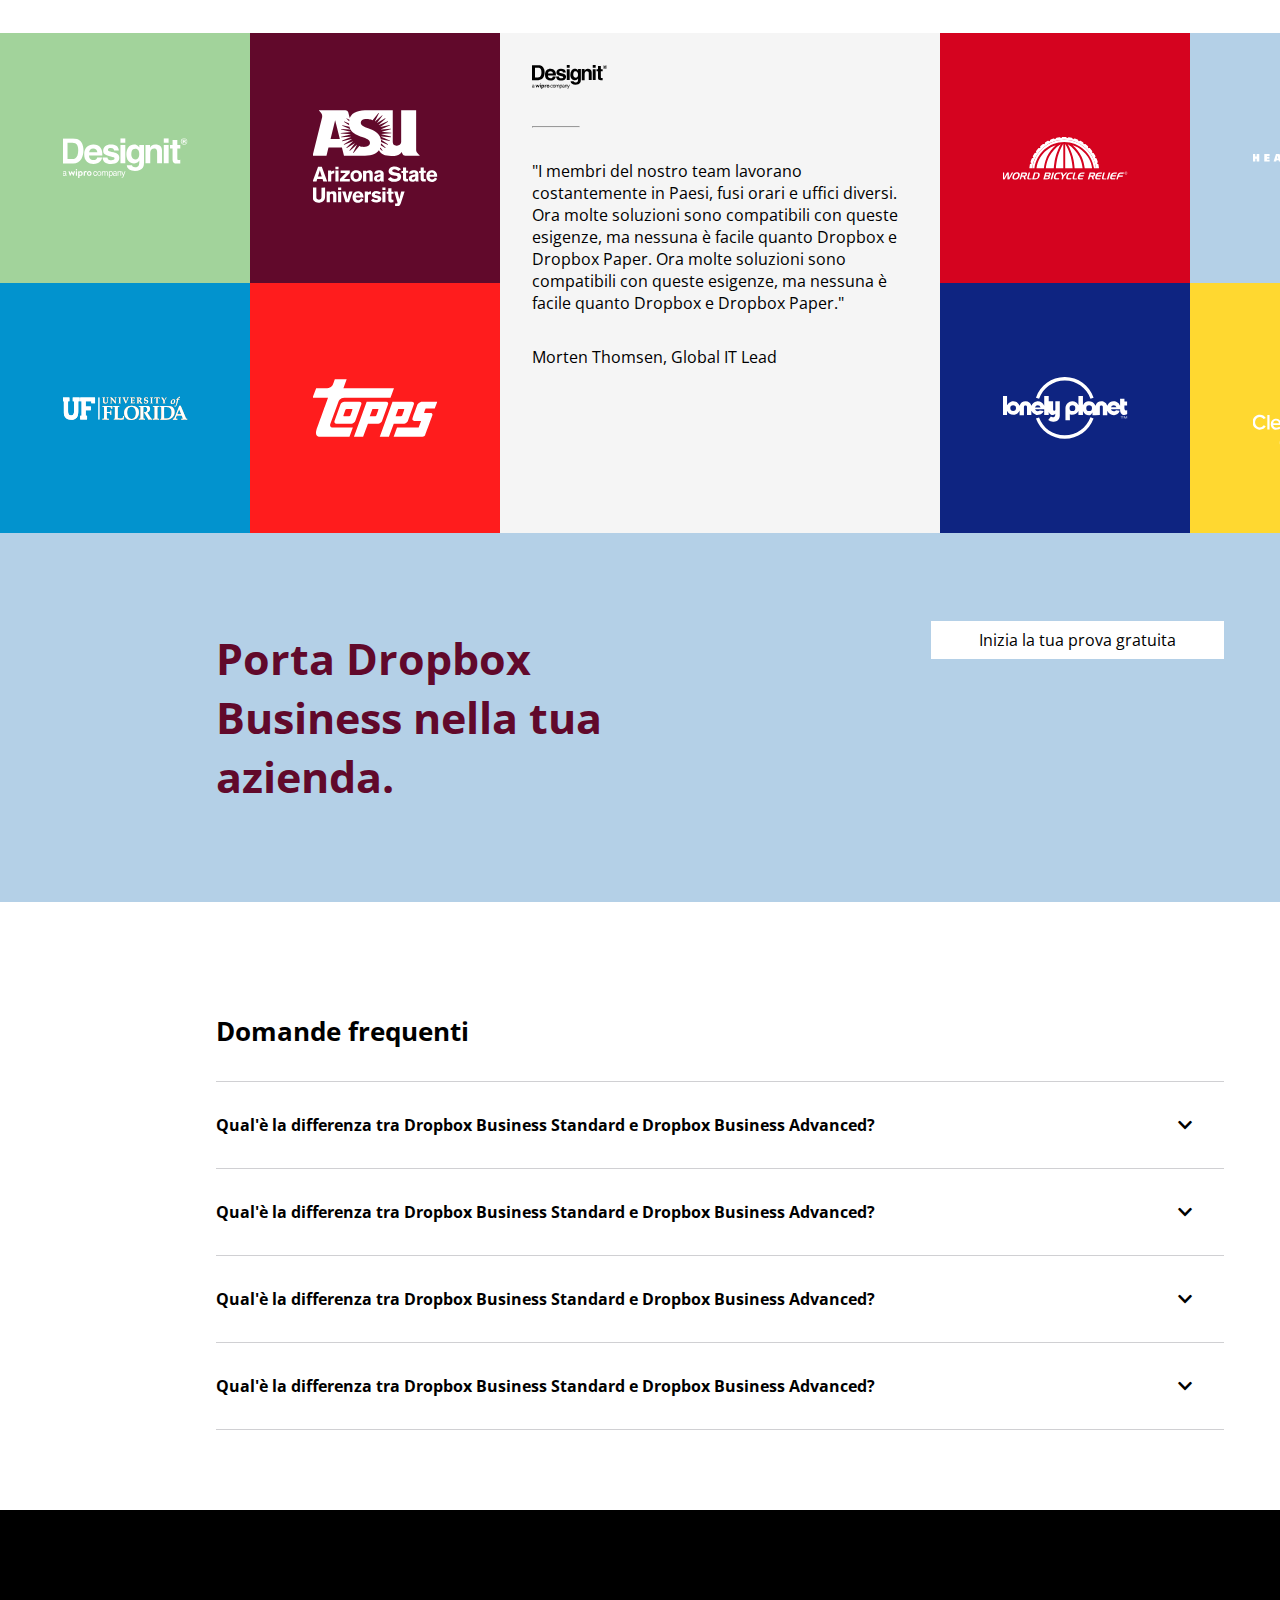
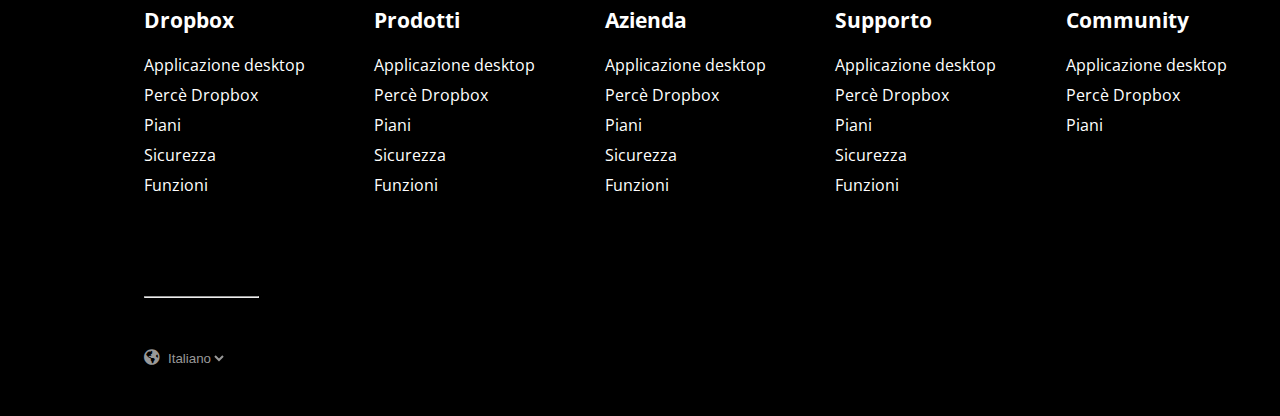
==== commit 5a793e88: "commit dropbox modificate icone nei list item con fontawesom" ====
--- a/index.html
+++ b/index.html
@@ -149,10 +149,10 @@
                         </span>
                         <!-- dettagli prezzo -->
 
-                        <ul>
-                            <li><i class="far fa-user"></i> 1 utente</li>
-                            <li><i class="far fa-folder"></i> 3 TB di spazio di archiviazione</li>
-                            <li><i class="fas fa-pencil-alt"></i> Funzioni di produttività premium e condivisione file semplice e sicura</li>
+                        <ul class="fa-ul">
+                            <li><span class="fa-li"><i class="far fa-user"></i></span> 1 utente</li>
+                            <li><span class="fa-li"><i class="far fa-folder"></i></span> 3 TB di spazio di archiviazione</li>
+                            <li><span class="fa-li"><i class="fas fa-pencil-alt"></i></span> Funzioni di produttività premium e condivisione file semplice e sicura</li>
                         </ul>
                         <!-- lista -->
 
@@ -176,12 +176,13 @@
                         </h4>
                         <!-- punti salienti -->
 
-                        <ul>
-                            <li><i class="fas fa-check"></i> Invia fino a 100 GB con Dropbox Transfert</li>
-                            <li><i class="fas fa-check"></i> Cartelle offline su dispositivi mobili</li>
-                            <li><i class="fas fa-check"></i> Pulizia remota dell'account</li>
-                            <li><i class="fas fa-check"></i> Filigrana documento</li>
-                            <li><i class="fas fa-check"></i> Assistenza prioritaria via email e chat</li>
+                        <ul class="fa-ul">
+                            <li><span class="fa-li"><i class="fas fa-check"></i></span>Invia fino a 100 GB con Dropbox Transfert</li>
+                            <li><span class="fa-li"><i class="fas fa-check"></i></span>Cartelle offline su dispositivi mobili</li>
+                            <li><span class="fa-li"><i class="fas fa-check"></i></span>Pulizia remota dell'account</li>
+                            <li><span class="fa-li"><i class="fas fa-check"></i></span>Filigrana documento</li>
+                            <li><span class="fa-li"><i class="fas fa-check"></i></span>Assistenza prioritaria via email e chat</li>
+                            
                             
                         </ul>
 
@@ -213,10 +214,10 @@
                         </span>
                         <!-- dettagli prezzo -->
                     
-                        <ul>
-                            <li><i class="fas fa-user-plus"></i> 1 utente</li>
-                            <li><i class="far fa-folder"></i> 3 TB di spazio di archiviazione</li>
-                            <li><i class="far fa-smile"></i> Funzioni di produttività premium e condivisione file semplice e sicura
+                        <ul class="fa-ul">
+                            <li><span class="fa-li"><i class="fas fa-user-plus"></i></span> 1 utente</li>
+                            <li><span class="fa-li"><i class="far fa-folder"></i></span> 3 TB di spazio di archiviazione</li>
+                            <li><span class="fa-li"><i class="far fa-smile"></i></span> Funzioni di produttività premium e condivisione file semplice e sicura
                             </li>
                         </ul>
                         <!-- lista -->
@@ -241,13 +242,14 @@
                         </h4>
                         <!-- punti salienti -->
                     
-                        <ul>
-                            <li><i class="fas fa-check"></i> Invia fino a 100 GB con Dropbox Transfert</li>
-                            <li><i class="fas fa-check"></i> Cartelle offline su dispositivi mobili</li>
-                            <li><i class="fas fa-check"></i> Pulizia remota dell'account</li>
-                            <li><i class="fas fa-check"></i> Filigrana documento</li>
-                            <li><i class="fas fa-check"></i> Assistenza prioritaria via email e chat</li>
-                            <li><i class="fas fa-check"></i> Assistenza prioritaria via email e chat</li>
+                        <ul class="fa-ul">
+
+                            <li><span class="fa-li"><i class="fas fa-check"></i></span>Invia fino a 100 GB con Dropbox Transfert</li>
+                            <li><span class="fa-li"><i class="fas fa-check"></i></span>Cartelle offline su dispositivi mobili</li>
+                            <li><span class="fa-li"><i class="fas fa-check"></i></span>Pulizia remota dell'account</li>
+                            <li><span class="fa-li"><i class="fas fa-check"></i></span>Filigrana documento</li>
+                            <li><span class="fa-li"><i class="fas fa-check"></i></span>Assistenza prioritaria via email e chat</li>
+                            <li><span class="fa-li"><i class="fas fa-check"></i></span>Assistenza prioritaria via email e chat</li>
                     
                         </ul>
                     
@@ -279,10 +281,11 @@
                         </span>
                         <!-- dettagli prezzo -->
                     
-                        <ul>
-                            <li><i class="fas fa-user-plus"></i> 1 utente</li>
-                            <li><i class="far fa-smile"></i> 3 TB di spazio di archiviazione</li>
-                            <li><i class="fas fa-pencil-alt"></i> Funzioni di produttività premium e condivisione file semplice e sicura
+                        <ul class="fa-ul">
+                            <li><span class="fa-li"><i class="fas fa-user-plus"></i></span> 1 utente</li>
+                            <li><span class="fa-li"><i class="far fa-smile"></i></span> 3 TB di spazio di archiviazione</li>
+                            <li><span class="fa-li"><i class="fas fa-pencil-alt"></i></span> Funzioni di produttività premium e condivisione file
+                                semplice e sicura
                             </li>
                         </ul>
                         <!-- lista -->
@@ -307,13 +310,13 @@
                         </h4>
                         <!-- punti salienti -->
                     
-                        <ul>
-                            <li><i class="fas fa-check"></i> Invia fino a 100 GB con Dropbox Transfert</li>
-                            <li><i class="fas fa-check"></i> Cartelle offline su dispositivi mobili</li>
-                            <li><i class="fas fa-check"></i> Pulizia remota dell'account</li>
-                            <li><i class="fas fa-check"></i> Filigrana documento</li>
-                            <li><i class="fas fa-check"></i> Assistenza prioritaria via email e chat</li>
-                            <li><i class="fas fa-check"></i> Assistenza prioritaria via email e chat</li>
+                        <ul class="fa-ul">
+                            <li><span class="fa-li"><i class="fas fa-check"></i></span>Invia fino a 100 GB con Dropbox Transfert</li>
+                            <li><span class="fa-li"><i class="fas fa-check"></i></span>Cartelle offline su dispositivi mobili</li>
+                            <li><span class="fa-li"><i class="fas fa-check"></i></span>Pulizia remota dell'account</li>
+                            <li><span class="fa-li"><i class="fas fa-check"></i></span>Filigrana documento</li>
+                            <li><span class="fa-li"><i class="fas fa-check"></i></span>Assistenza prioritaria via email e chat</li>
+                            <li><span class="fa-li"><i class="fas fa-check"></i></span>Assistenza prioritaria via email e chat</li>
                     
                         </ul>
                     
--- a/css/style.css
+++ b/css/style.css
@@ -15,9 +15,7 @@
     scroll-behavior: smooth;
 }
 
-/***************************
-***** debug 
-*****************************/
+/* #region DEBUG */
 
 .debug .site_header {
     height: 100px;
@@ -58,9 +56,9 @@
     background-color: lightgreen;
 }
 
-/***********************************
-********** utility 
-**********************************++***/
+/* #endregion */
+
+/* #region UTILITY */
 
 .clearfix::after {
     content: "";
@@ -136,7 +134,6 @@
 
 .col_50 {
     width: 50%;
-    height: 200px;
 }
 
 .col_50 img {
@@ -157,6 +154,8 @@
     width: 70%;
     margin: auto;
 }
+
+/* #endregion */
 
 /************************************
 ************ header 
@@ -319,7 +318,7 @@
 }
 
 /* ******************
-redio
+radio
 ********************** */
 
 .main_container {
@@ -402,6 +401,12 @@
     color: #667683;
 }
 
+.fa-ul {
+    list-style-type: none;
+    margin-left: 1.5em;
+    padding-left: 0;
+}
+
 .pacchetto li {
     list-style: none;
     margin-bottom: 1.5rem;
@@ -522,6 +527,19 @@
 
 .team a:hover {
     text-decoration: underline;
+}
+
+.loghi .col_30 {
+    width: 500px;
+}
+
+.loghi .col_50 {
+    width: 250px;
+    height: 250px;
+}
+
+.loghi .col_40 {
+    width: calc(100% - 1000px);
 }
 
 .bg_color {
@@ -538,7 +556,7 @@
 }
 
 .loghi .col_30, .loghi .col_40 {
-    min-height: 400px;
+    height: 500px;
 }
 
 .designit {
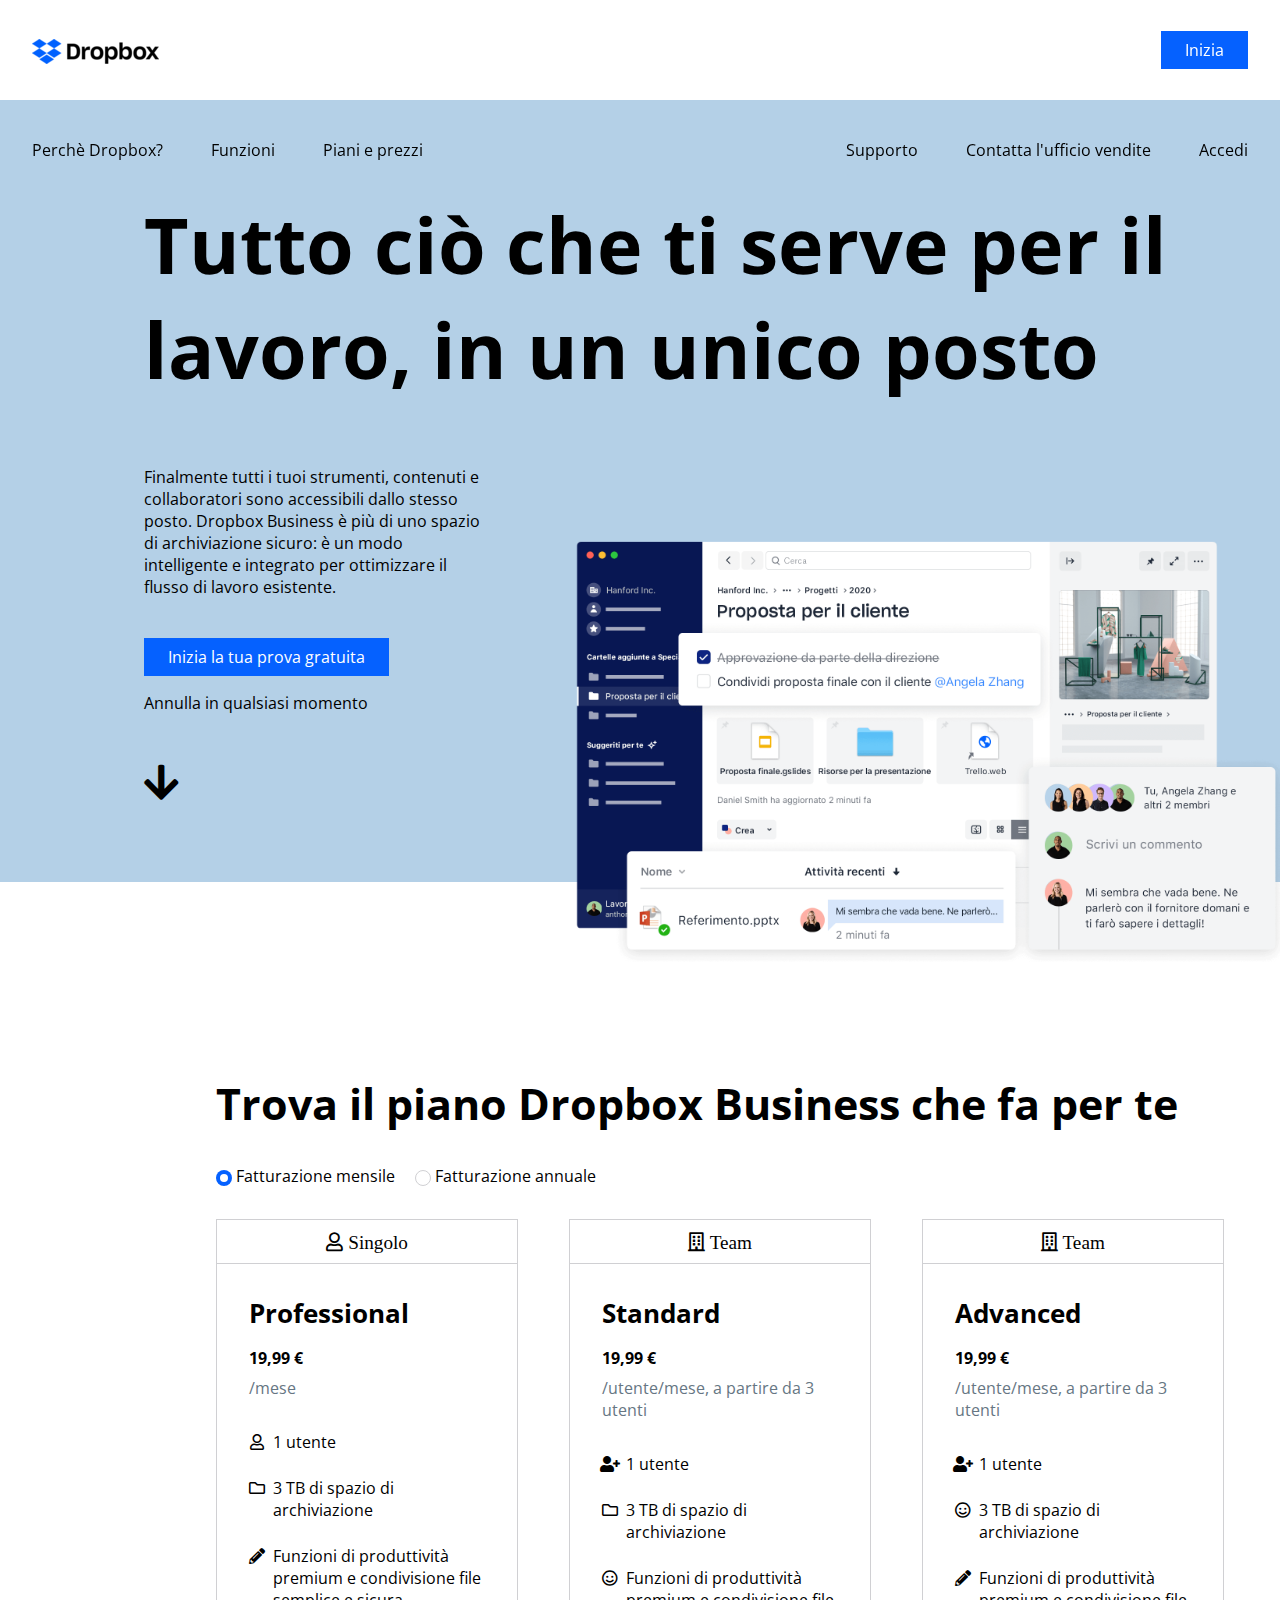
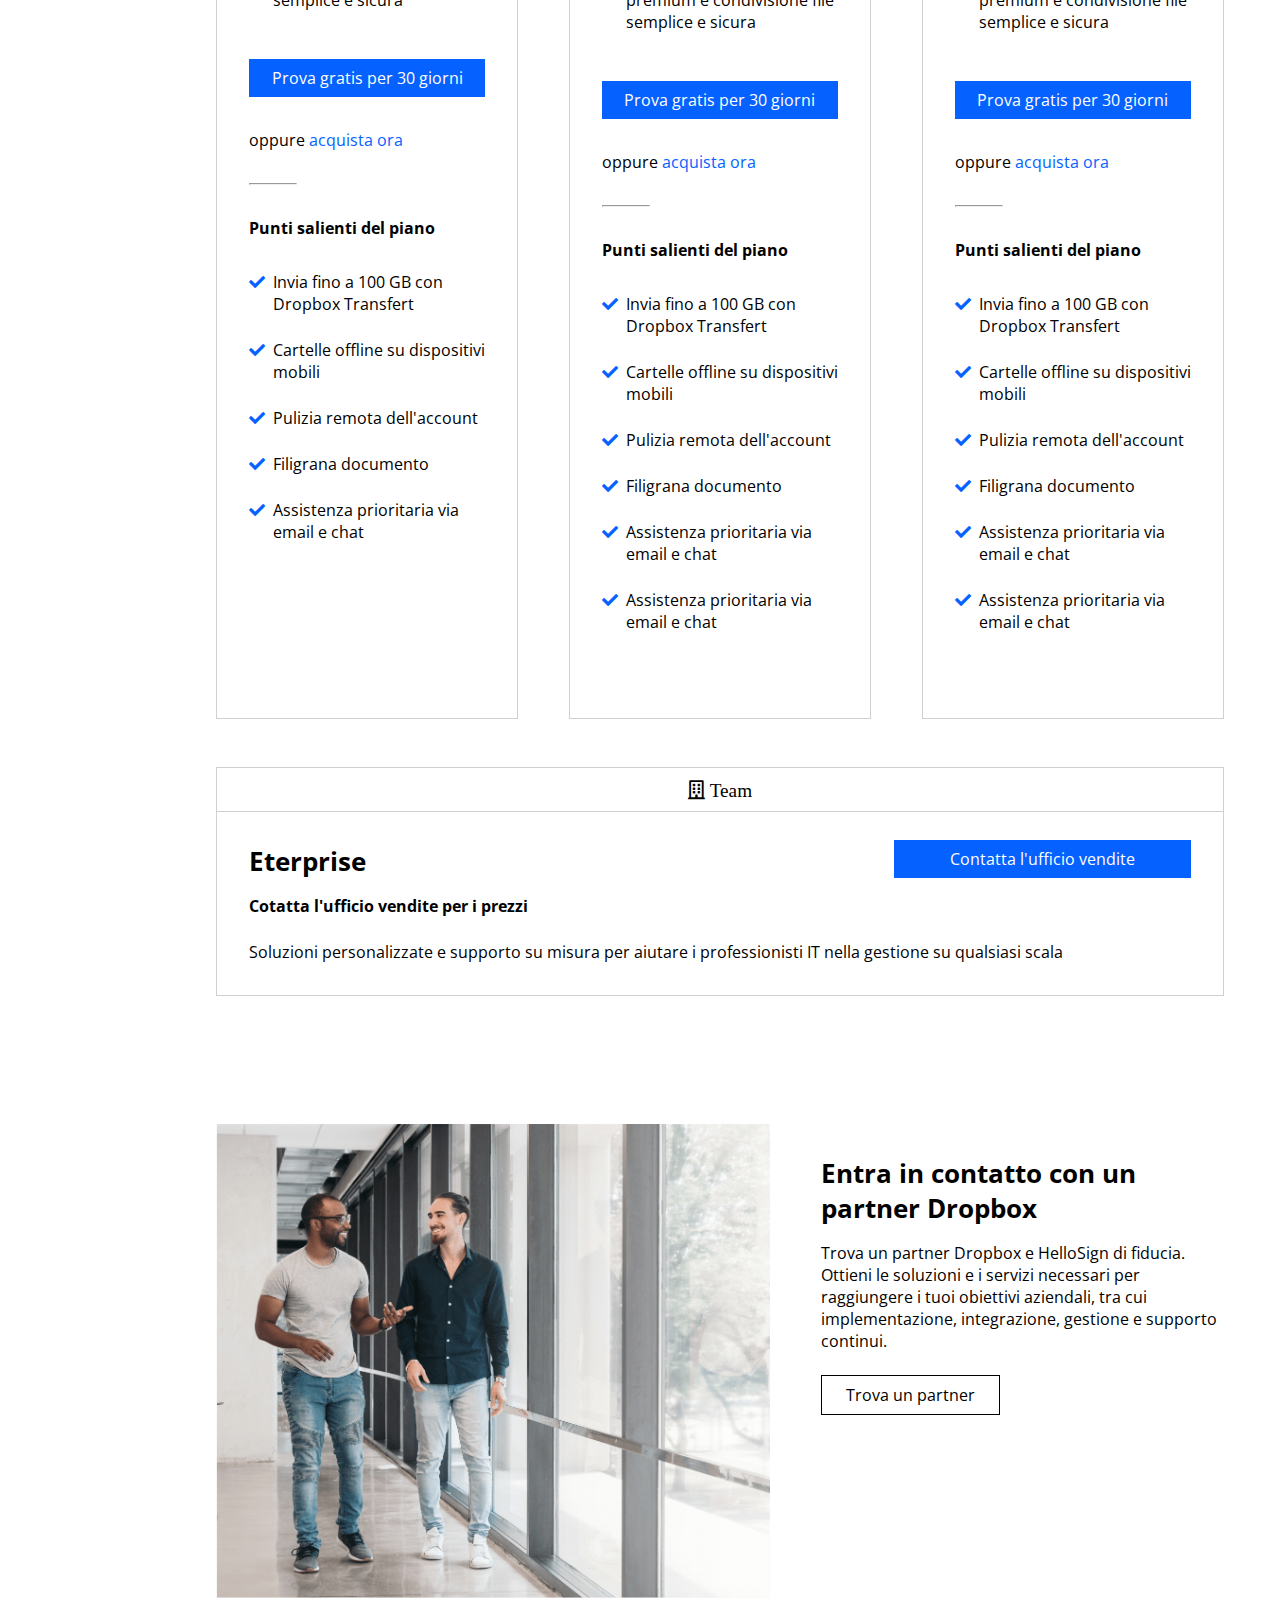
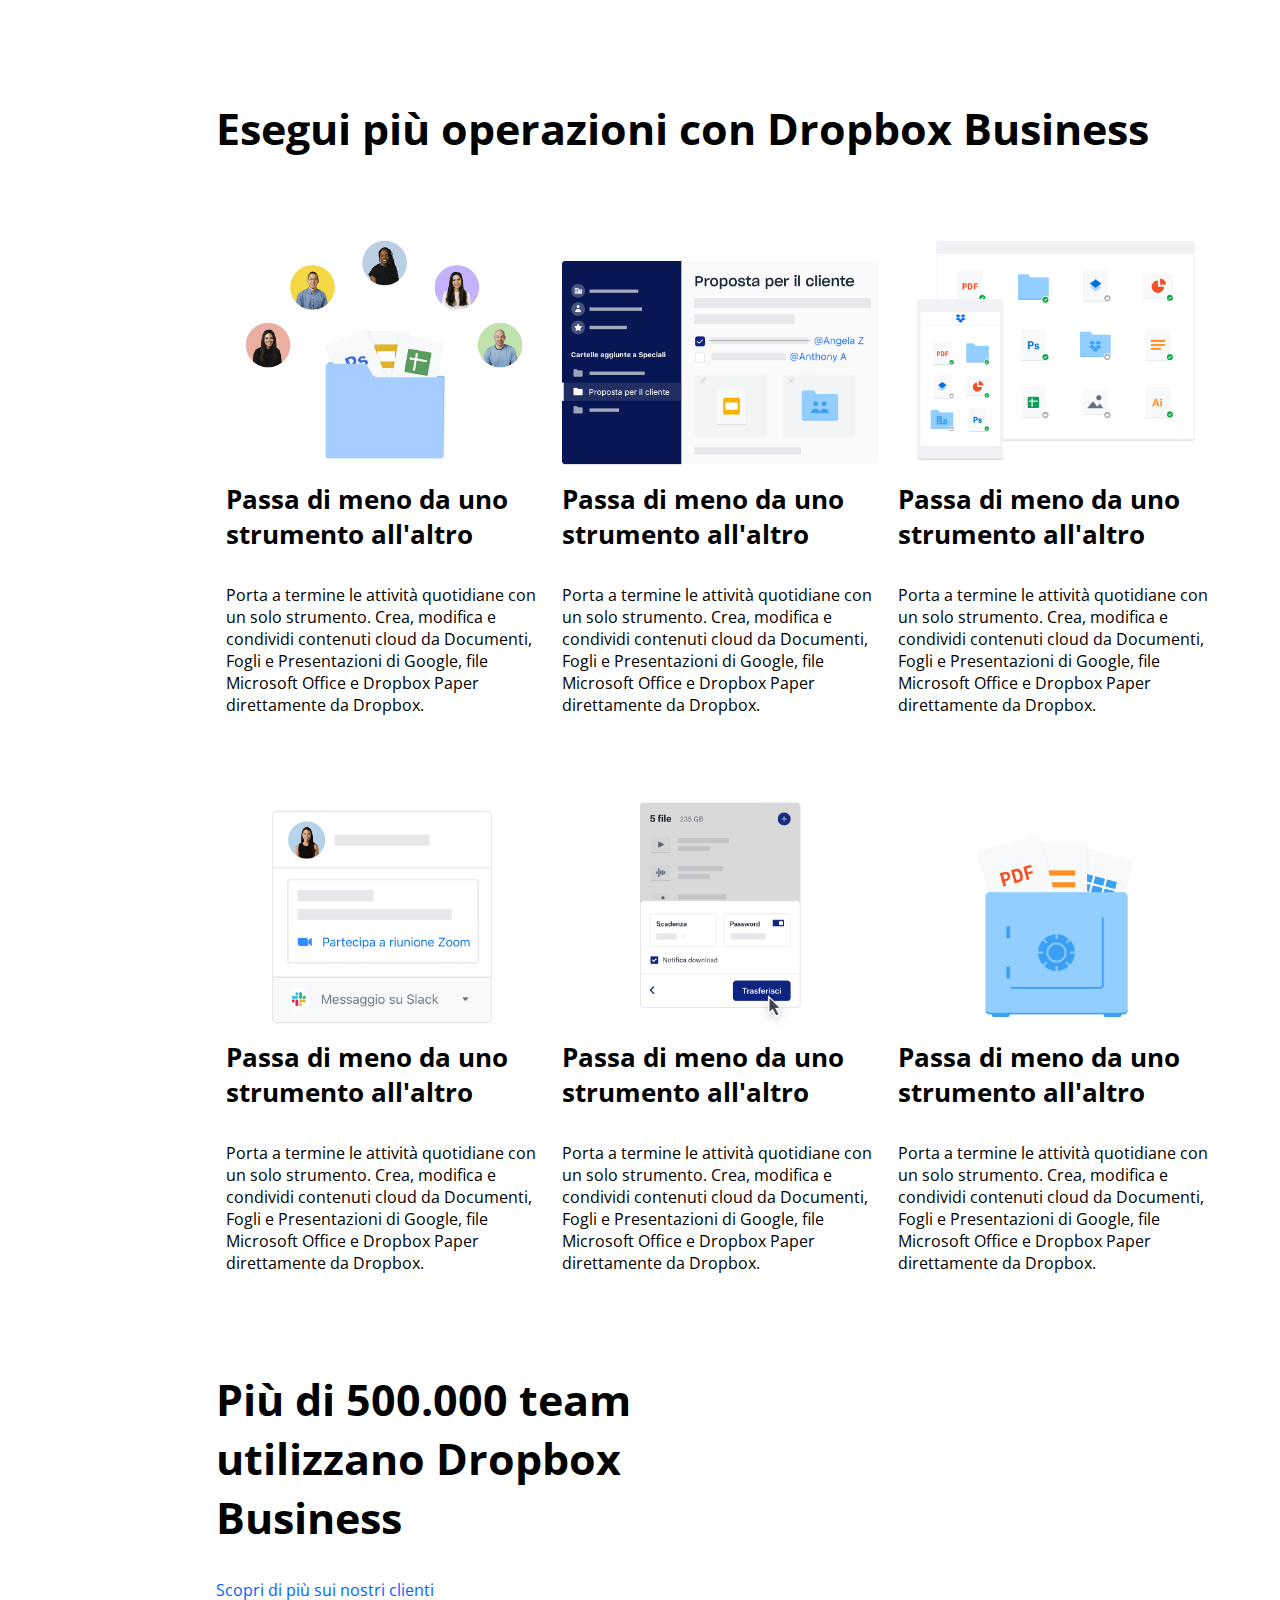
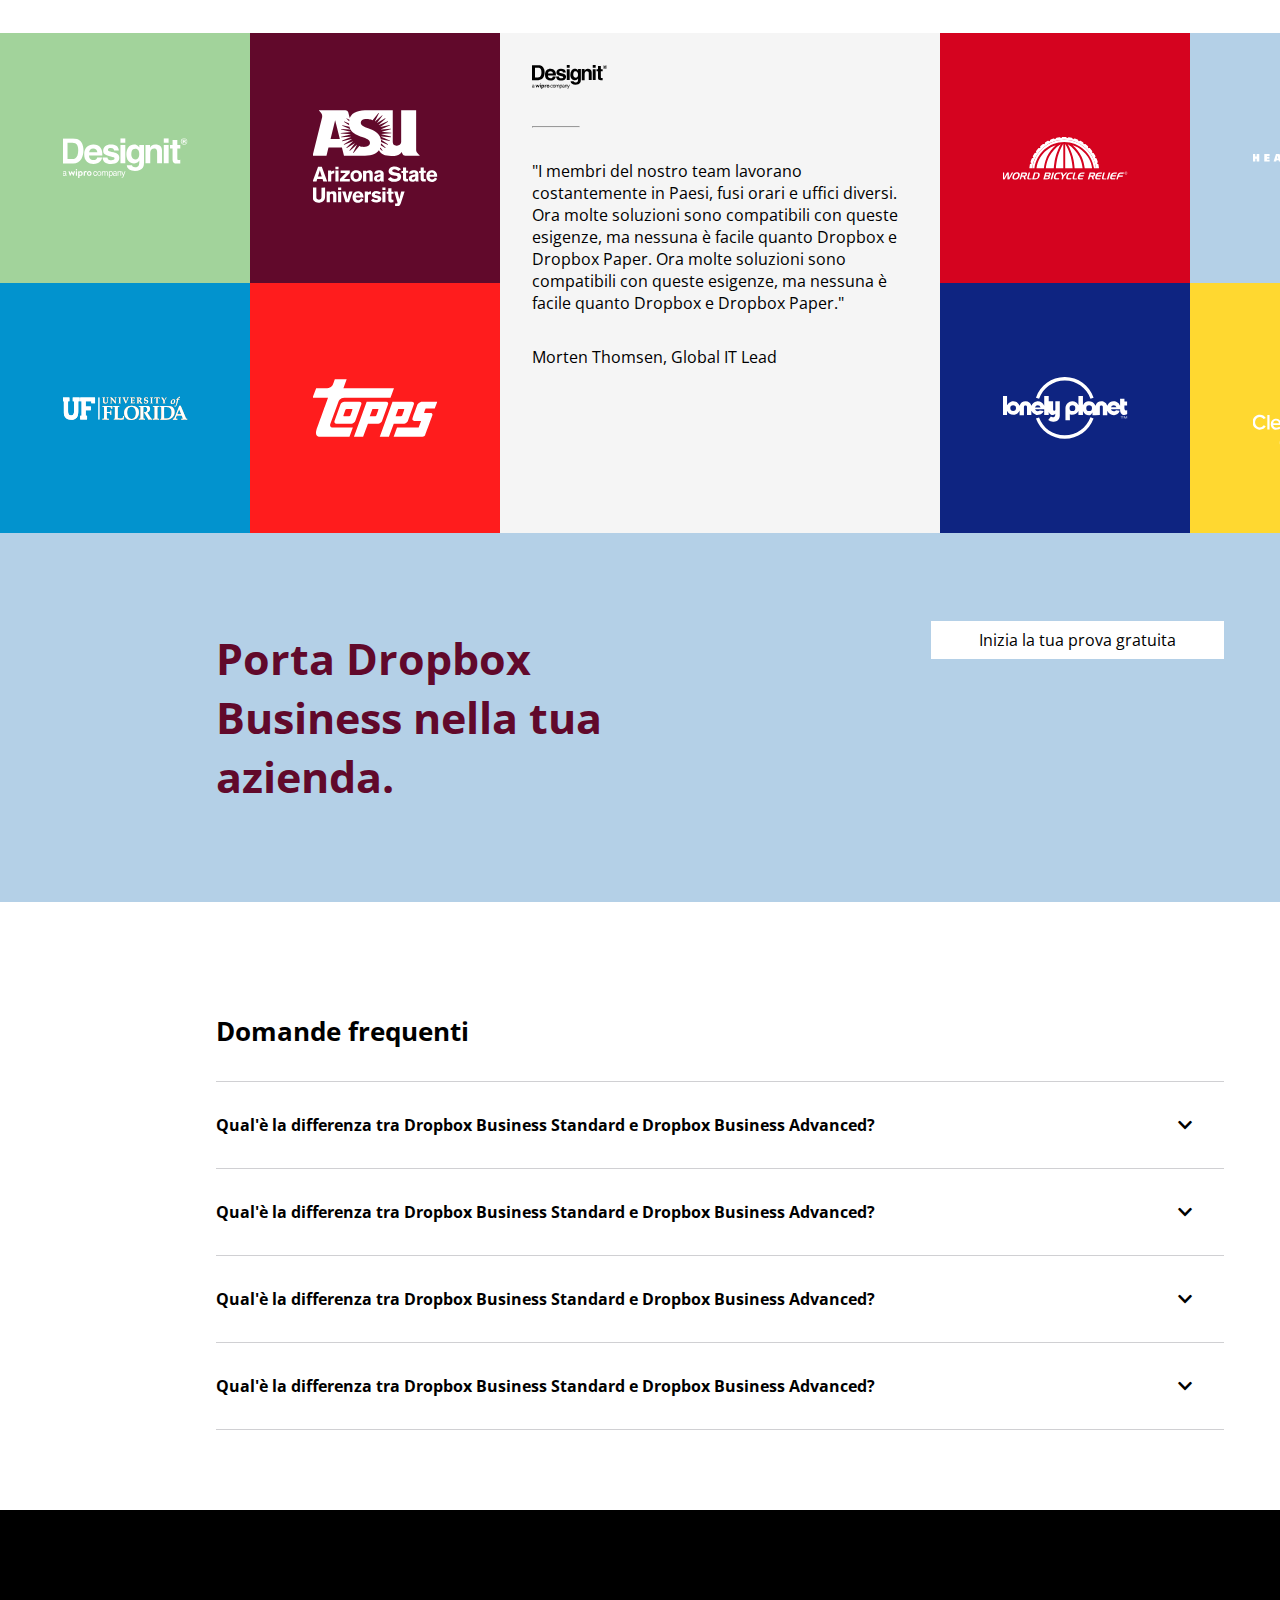
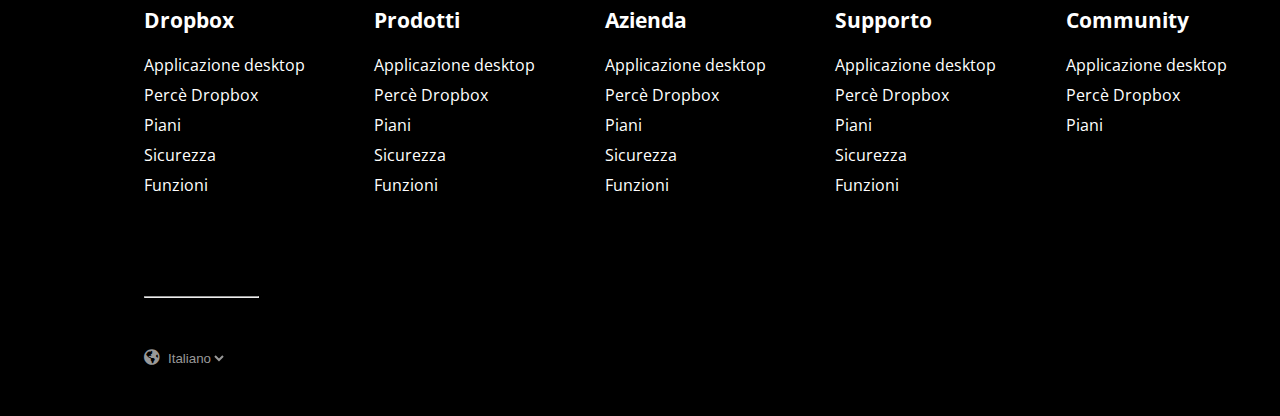
==== commit dd2cde14: "commit dropbox creazione della pagina clone accedi di dropbox con collegamenti alla home" ====
--- a/index.html
+++ b/index.html
@@ -41,7 +41,7 @@
                  <!-- inizia -->
 
                 <ul class="list_inline">
-                    <li><a href="#">Accedi</a></li>
+                    <li><a href="./bonus/accedi.html">Accedi</a></li>
                     <li><a href="#">Contatta l'ufficio vendite</a></li>
                     <div class="dropdown">
                         <li>Supporto</li>
--- a/css/style.css
+++ b/css/style.css
@@ -298,8 +298,8 @@
 }
 
 .radio_pin {
-    width: 9px;
-    height: 9px;
+    width: 8px;
+    height: 8px;
     background-color: white;
     border-radius: 50%;
     display: inline-block;
@@ -310,7 +310,7 @@
 }
 
 .radio_bl {
-    background-color: blue;
+    background-color: #0561ff;
 }
 
 .radio_wt {
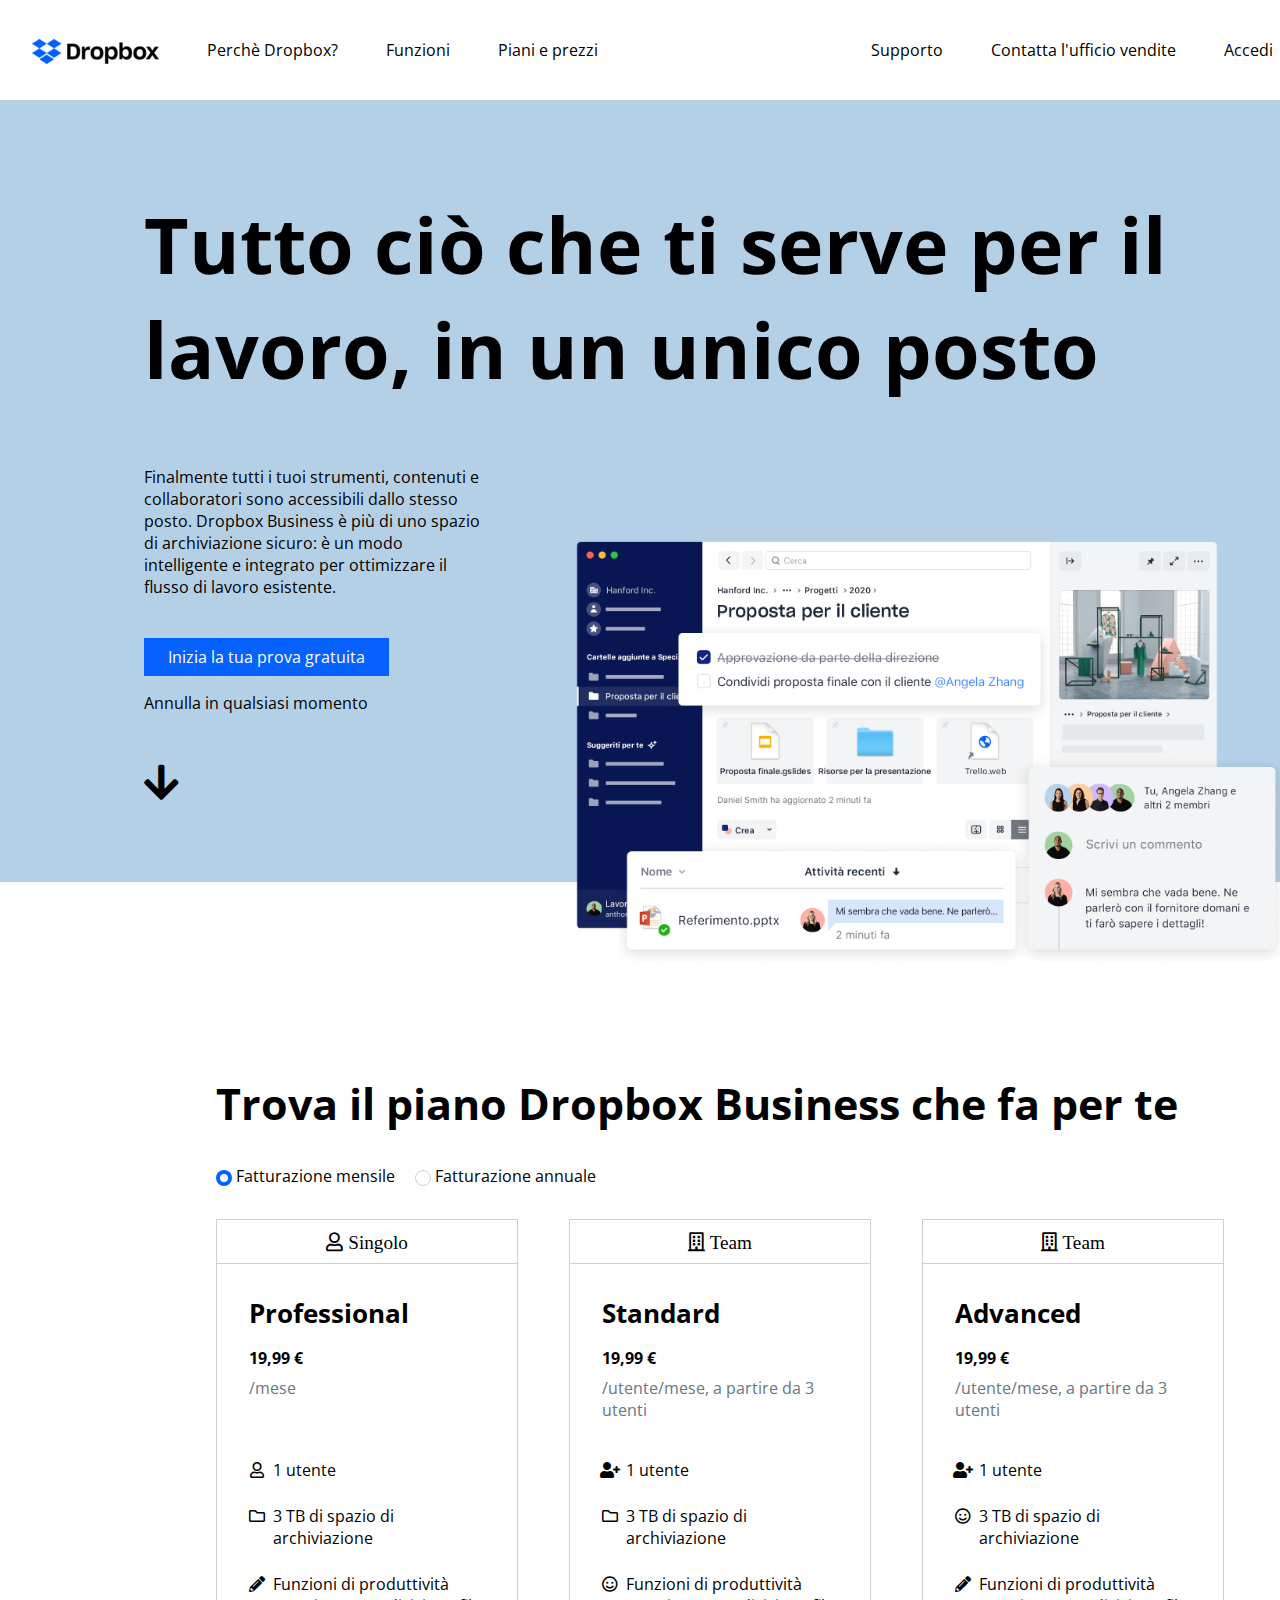
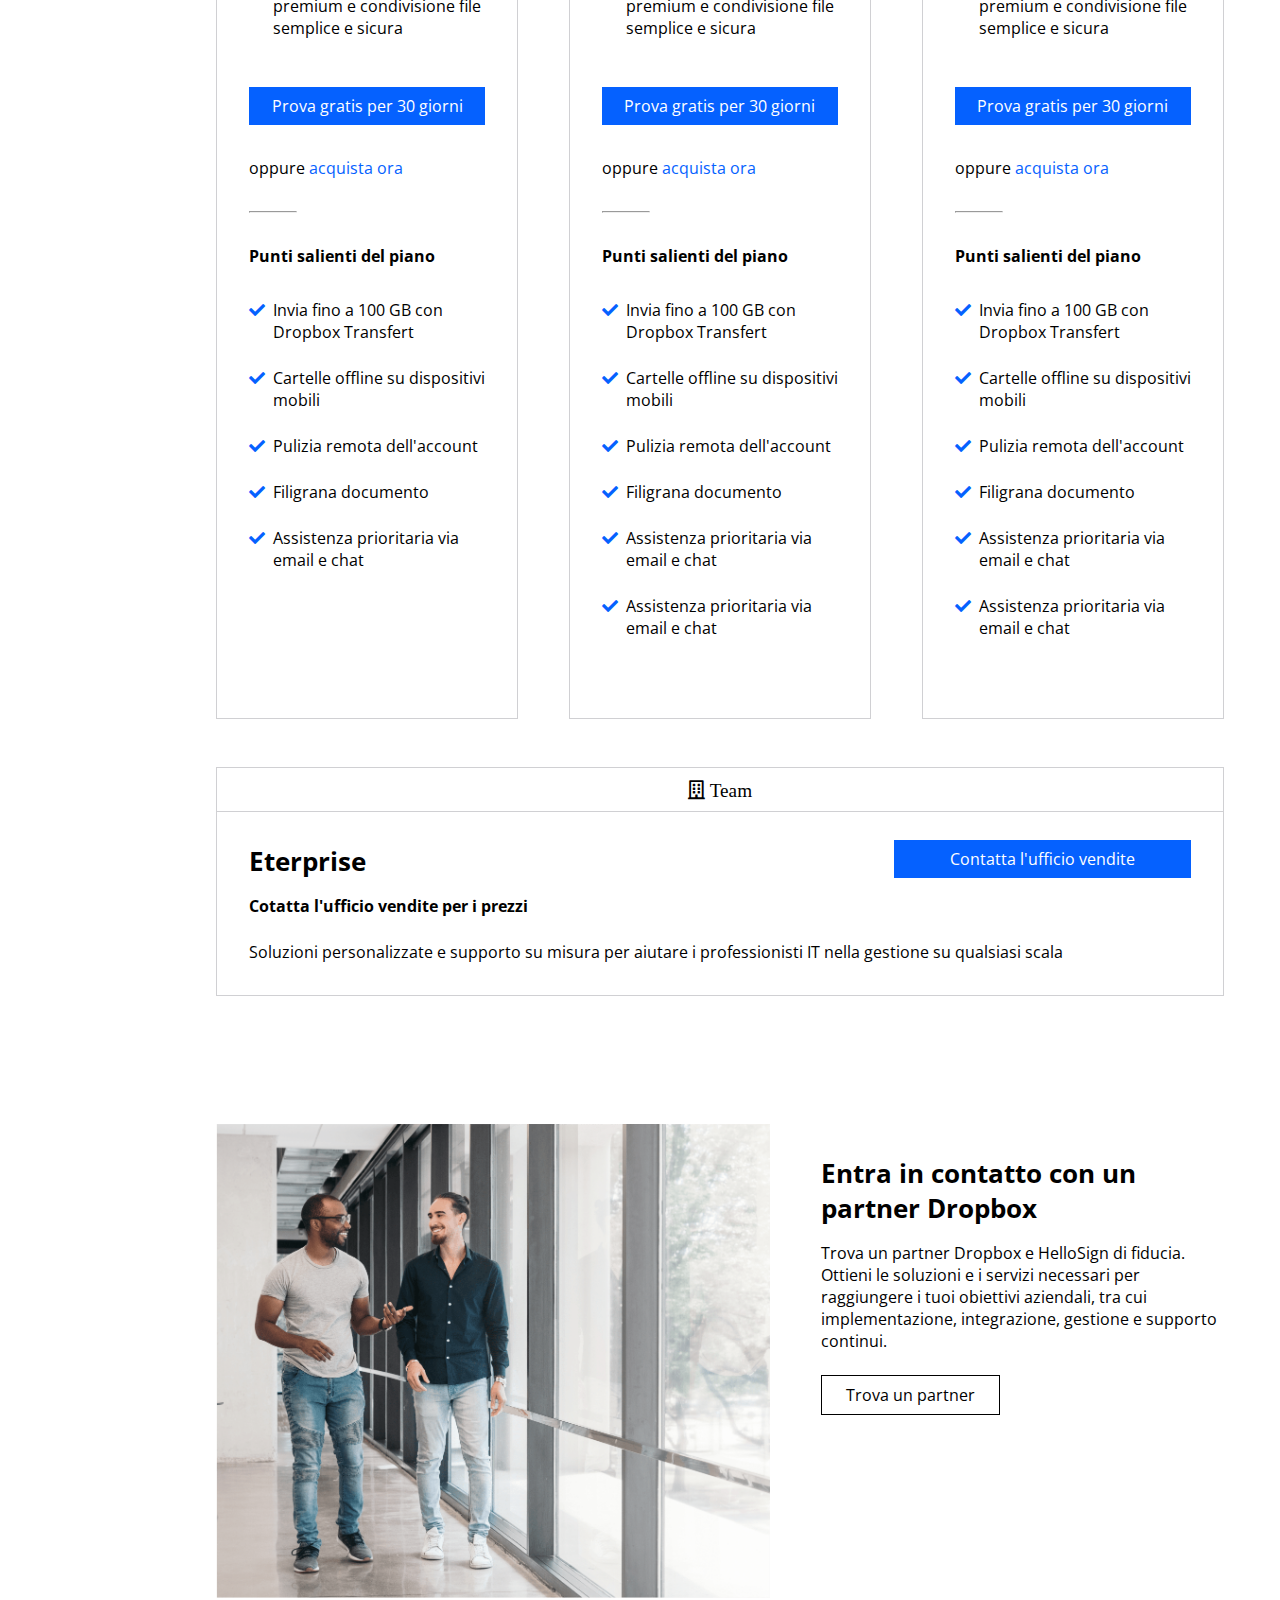
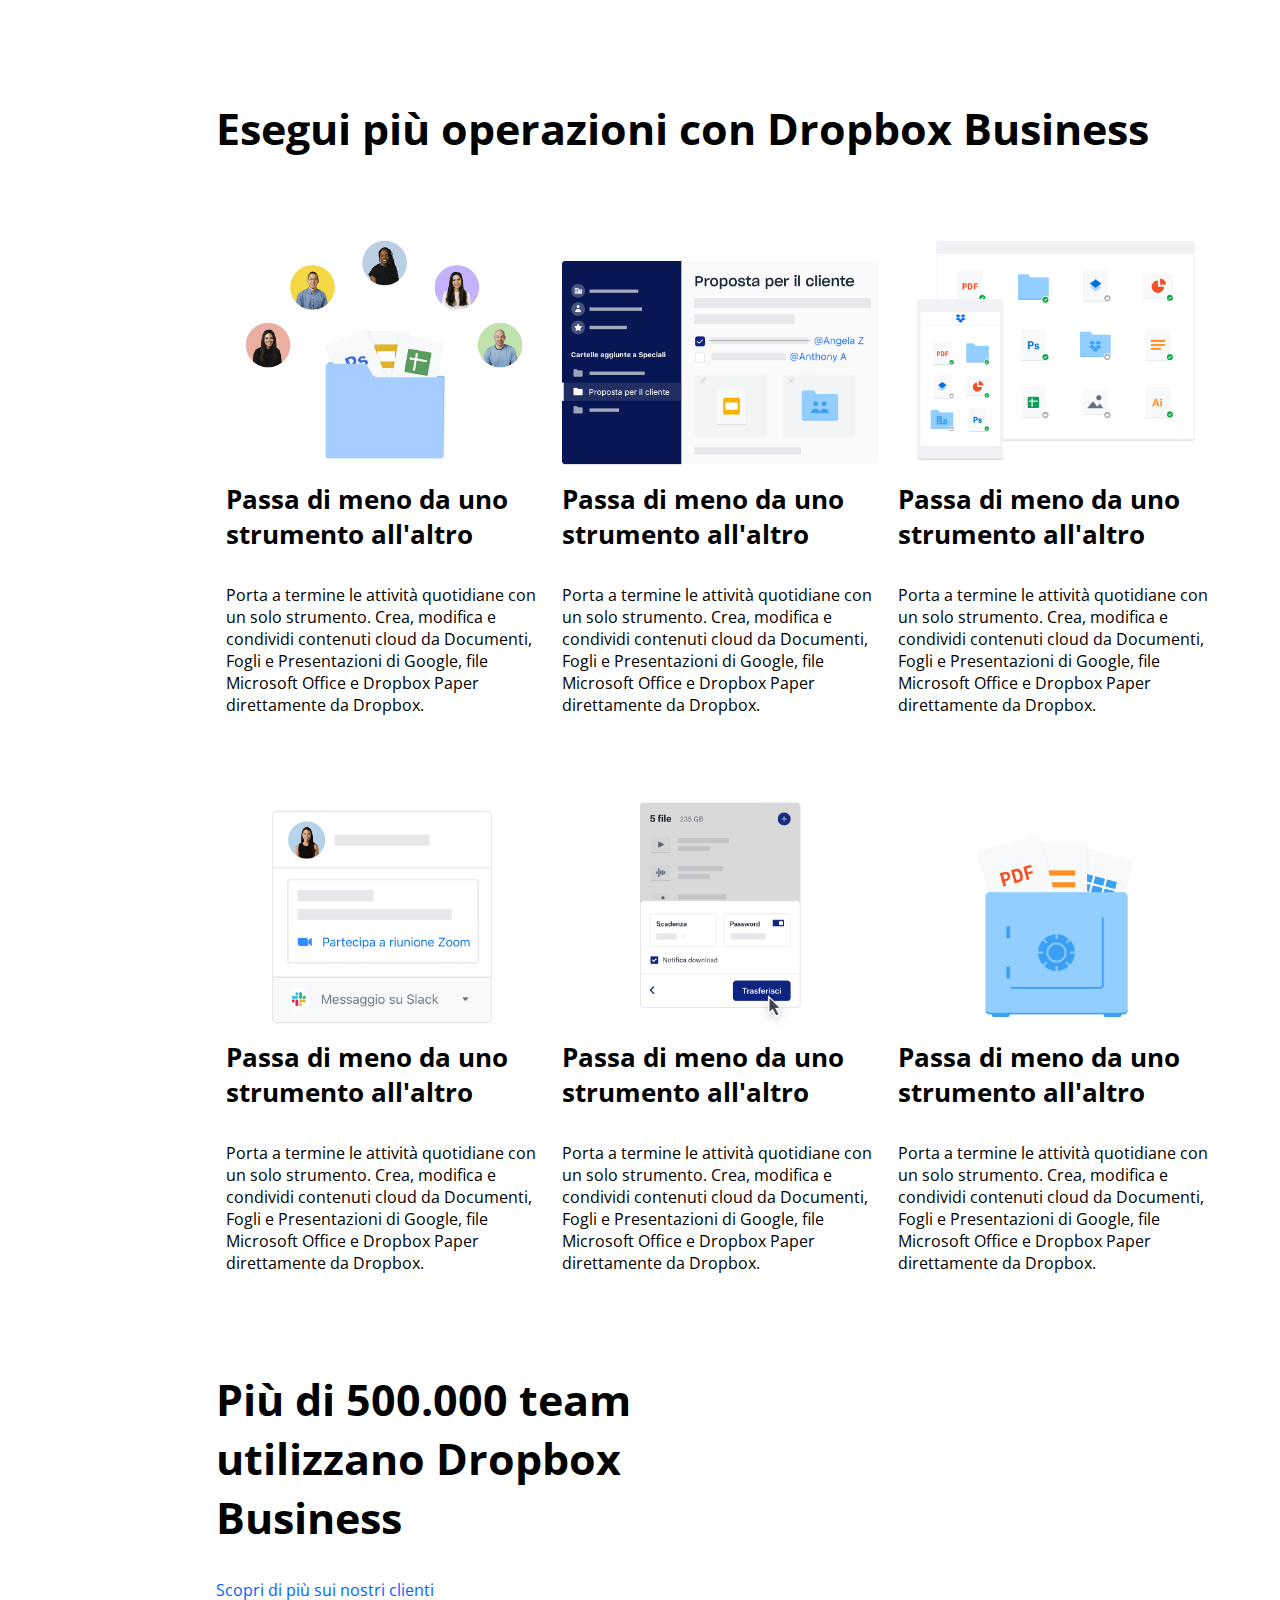
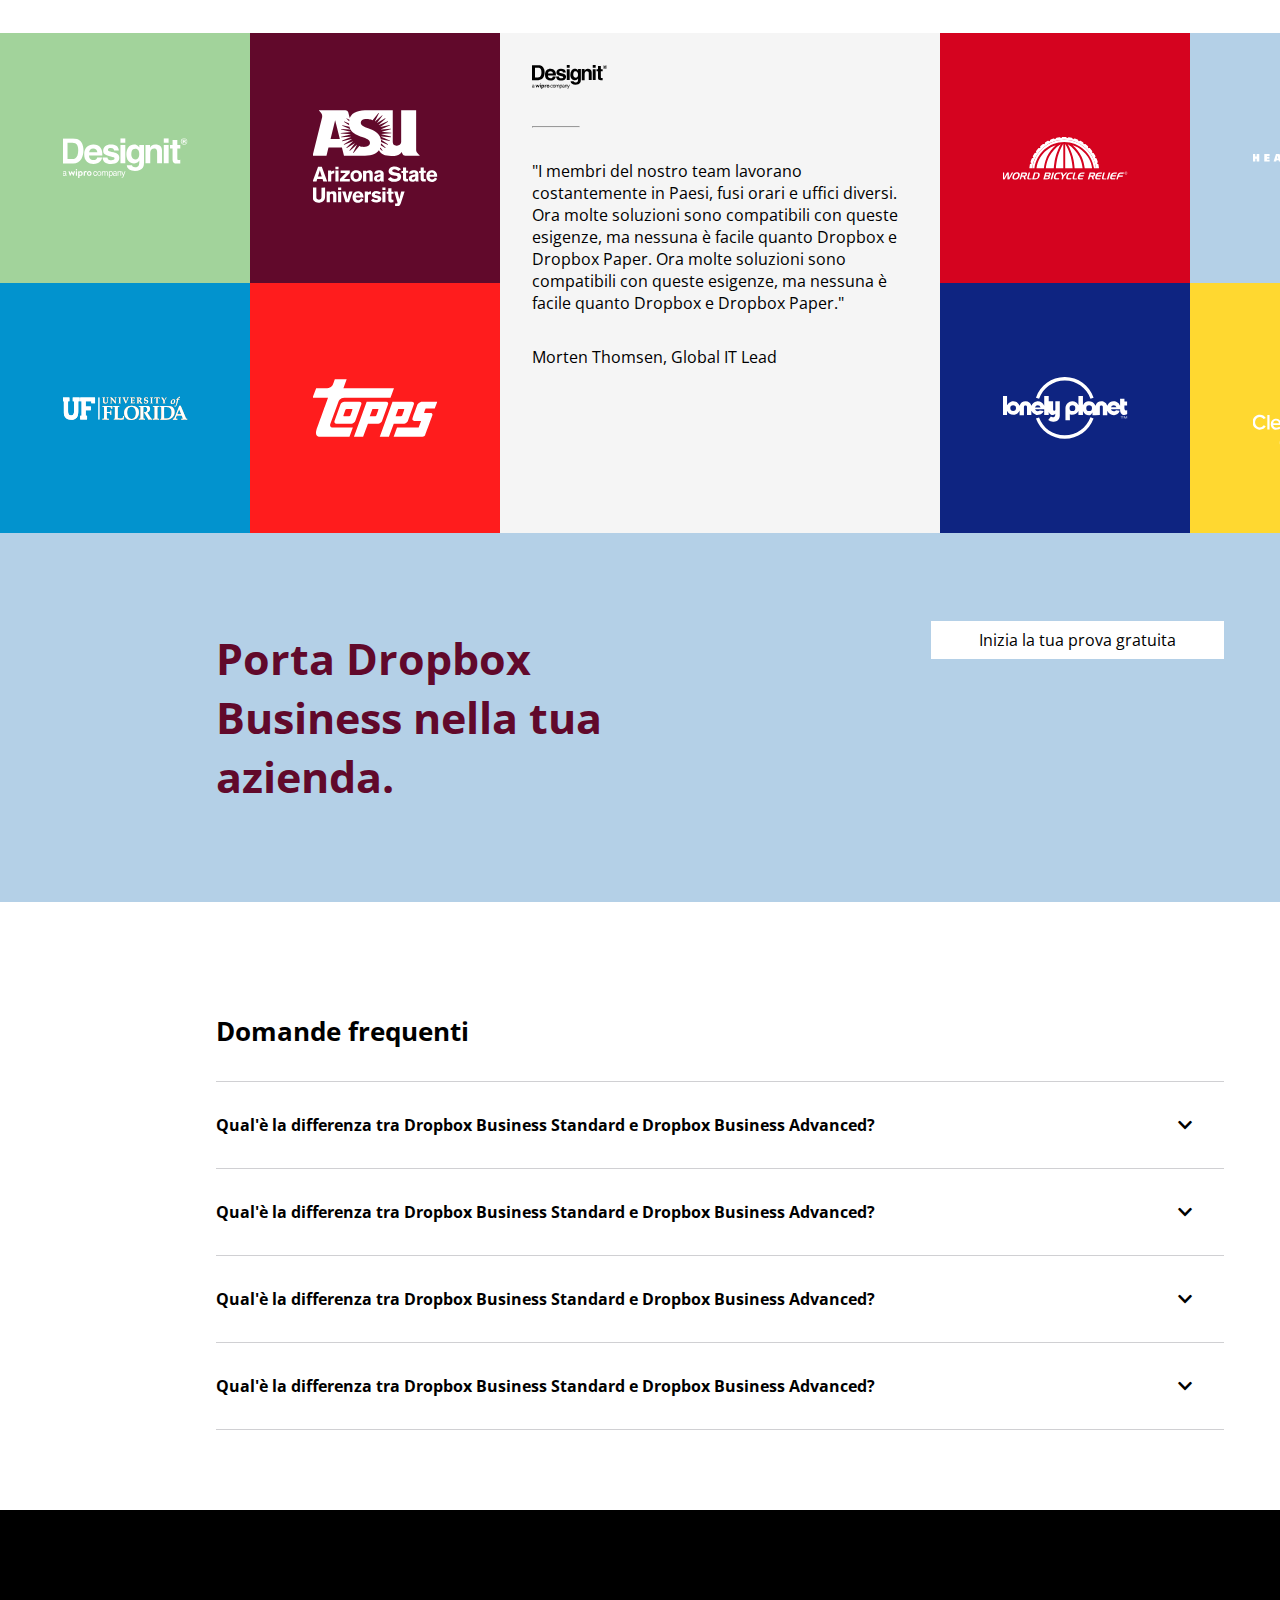
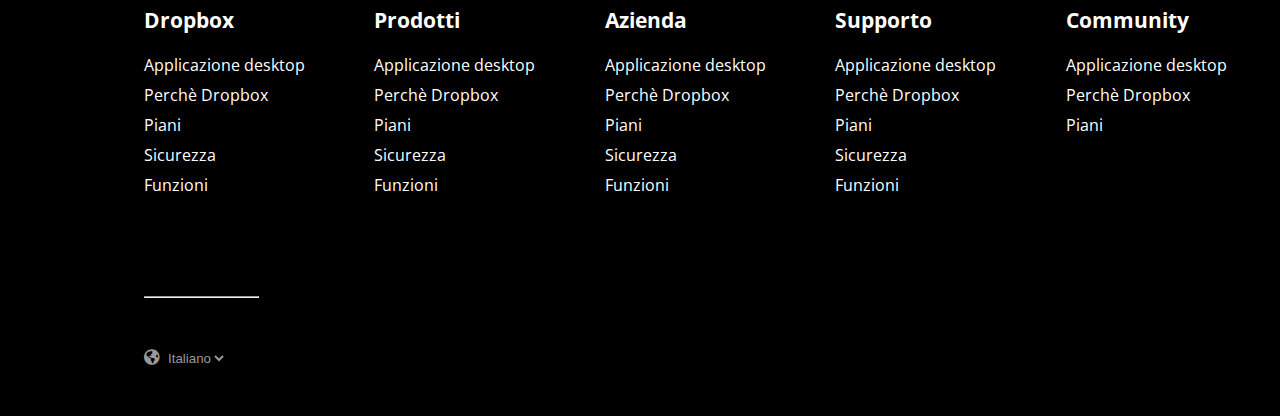
==== commit 7901f453: "commit dropbox collegamenti pagine index.html perchedropbox.html" ====
--- a/index.html
+++ b/index.html
@@ -25,7 +25,7 @@
                 </div>
                 <!-- logo -->
                 <ul class="list_inline">
-                    <li><a href="#">Perchè Dropbox?</a></li>
+                    <li><a href="./bonus2/perchedropbox.html">Perchè Dropbox?</a></li>
                     <li><a href="#">Funzioni</a></li>
                     <li><a href="#">Piani e prezzi</a></li>
                 </ul>
@@ -47,7 +47,7 @@
                         <li>Supporto</li>
                         <div class="dropdown-content">
                             <a href="#">Applicazione Desktop</a>
-                            <a href="#">Perchè Dropbox</a>
+                            <a href="./bonus2/perchedropbox.html">Perchè Dropbox</a>
                             <a href="#">Piani</a>
                             <a href="#">Sicurezza</a>
                             <a href="#">Funzioni</a>
@@ -707,7 +707,7 @@
                     <div class="foot_elem">
                         <ul>
                             <li><a href="#">Applicazione desktop</a></li>
-                            <li><a href="#">Percè Dropbox</a></li>
+                            <li><a href="./bonus2/perchedropbox.html">Perchè Dropbox</a></li>
                             <li><a href="#">Piani</a></li>
                             <li><a href="#">Sicurezza</a></li>
                             <li><a href="#">Funzioni</a></li>
@@ -727,7 +727,7 @@
                     <div class="foot_elem">
                         <ul>
                             <li><a href="#">Applicazione desktop</a></li>
-                            <li><a href="#">Percè Dropbox</a></li>
+                            <li><a href="./bonus2/perchedropbox.html">Perchè Dropbox</a></li>
                             <li><a href="#">Piani</a></li>
                             <li><a href="#">Sicurezza</a></li>
                             <li><a href="#">Funzioni</a></li>
@@ -747,7 +747,7 @@
                     <div class="foot_elem">
                         <ul>
                             <li><a href="#">Applicazione desktop</a></li>
-                            <li><a href="#">Percè Dropbox</a></li>
+                            <li><a href="./bonus2/perchedropbox.html">Perchè Dropbox</a></li>
                             <li><a href="#">Piani</a></li>
                             <li><a href="#">Sicurezza</a></li>
                             <li><a href="#">Funzioni</a></li>
@@ -767,7 +767,7 @@
                     <div class="foot_elem">
                         <ul>
                             <li><a href="#">Applicazione desktop</a></li>
-                            <li><a href="#">Percè Dropbox</a></li>
+                            <li><a href="./bonus2/perchedropbox.html">Perchè Dropbox</a></li>
                             <li><a href="#">Piani</a></li>
                             <li><a href="#">Sicurezza</a></li>
                             <li><a href="#">Funzioni</a></li>
@@ -786,8 +786,8 @@
 
                     <div class="foot_elem">
                         <ul>
-                            <li><a href="#">Applicazione desktop</a></li>
-                            <li><a href="#">Percè Dropbox</a></li>
+                            <li><a href="./bonus2/perchedropbox.html">Applicazione desktop</a></li>
+                            <li><a href="#">Perchè Dropbox</a></li>
                             <li><a href="#">Piani</a></li>
                         </ul>
                     </div>
--- a/css/style.css
+++ b/css/style.css
@@ -169,6 +169,7 @@
     top: 0;
     z-index: 99999;
     background-color: white;
+    min-width: 1440px;
 }
 
 .menu {
@@ -399,6 +400,7 @@
     display: block;
     margin-bottom: 2rem;
     color: #667683;
+    min-height: 50px;
 }
 
 .fa-ul {
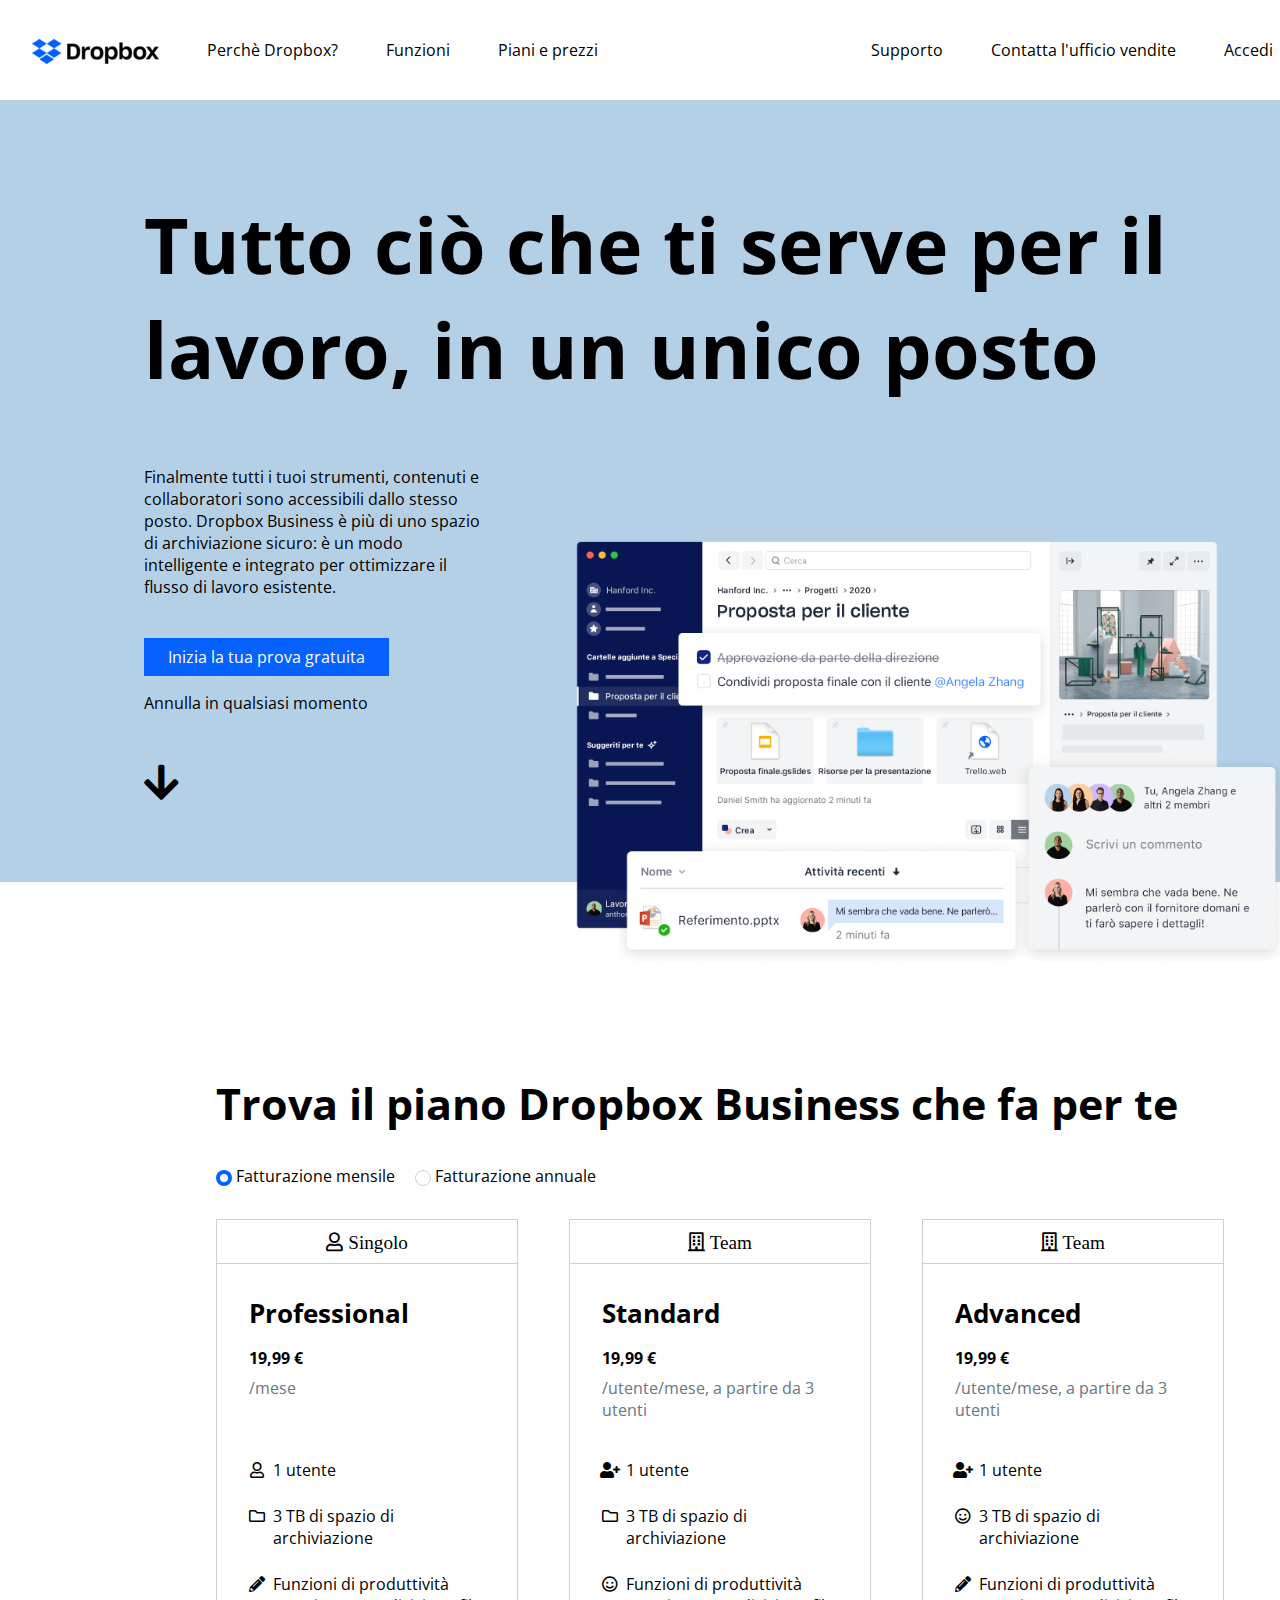
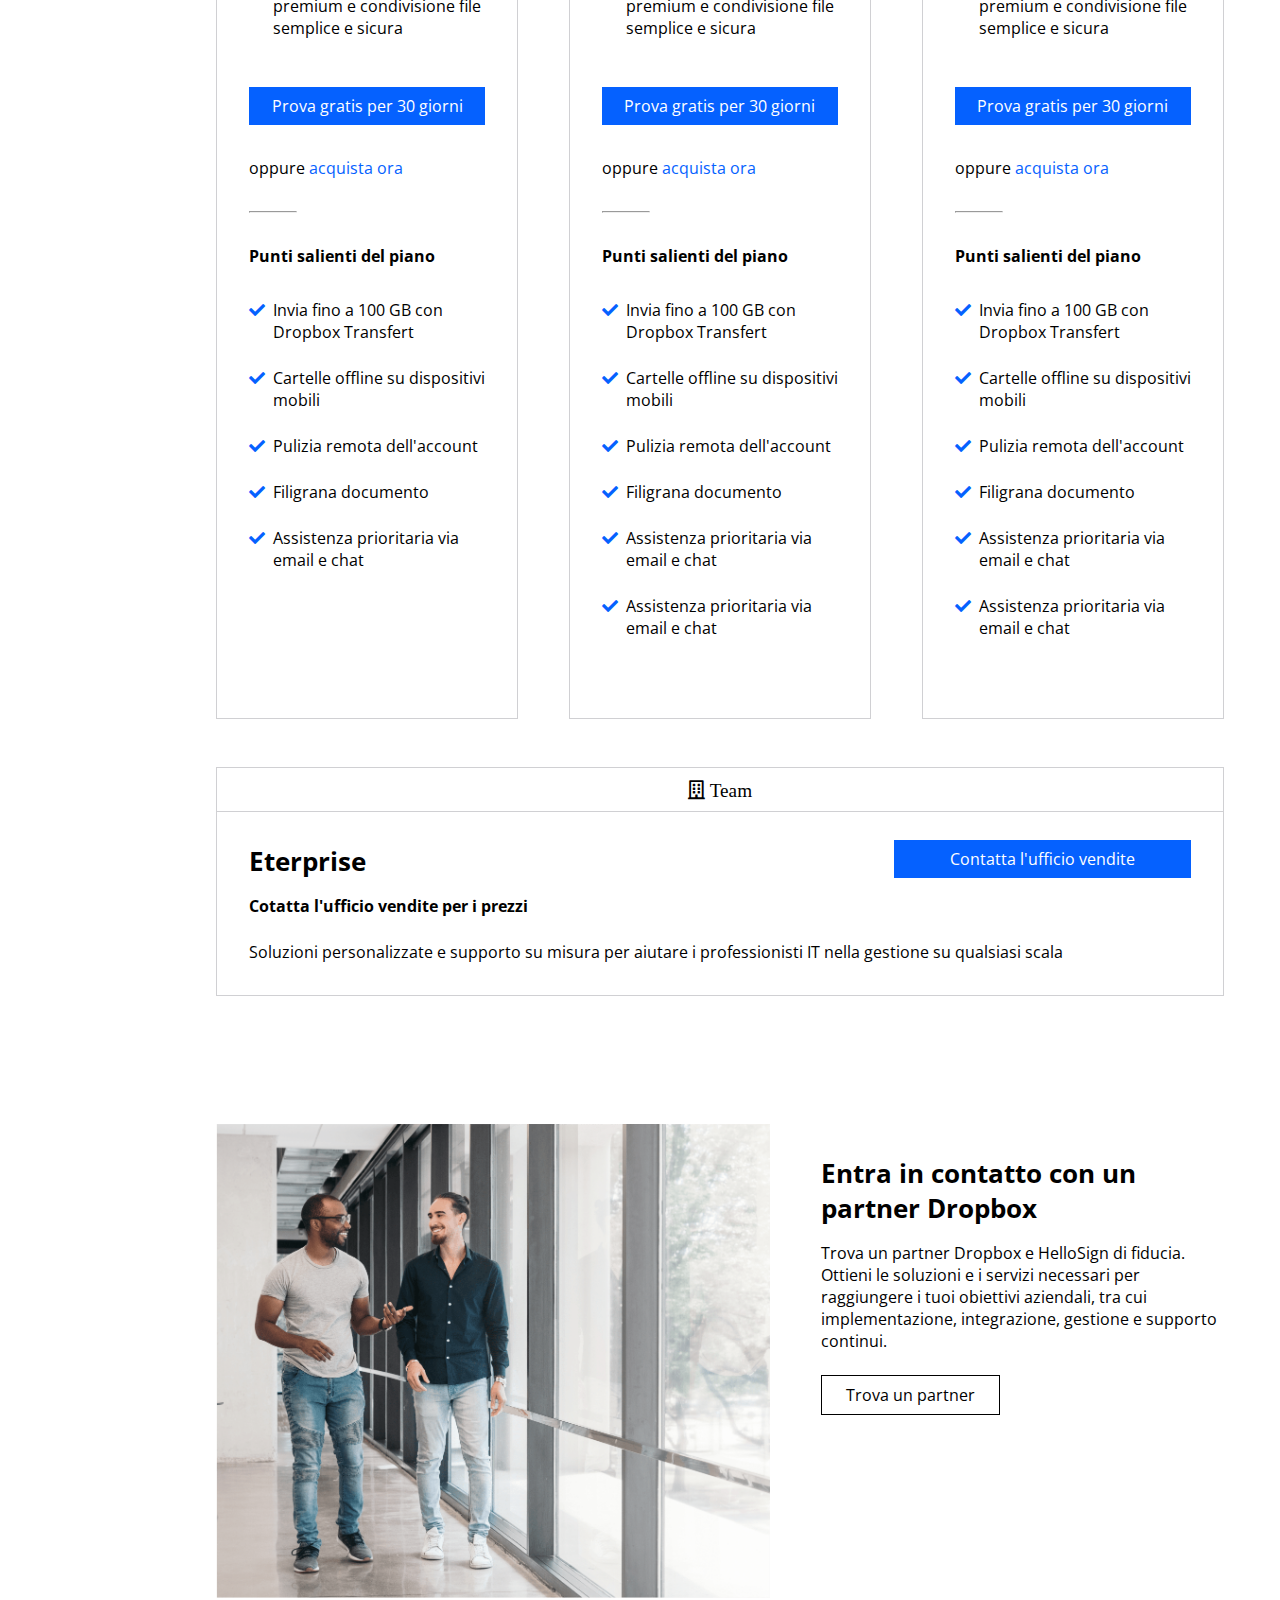
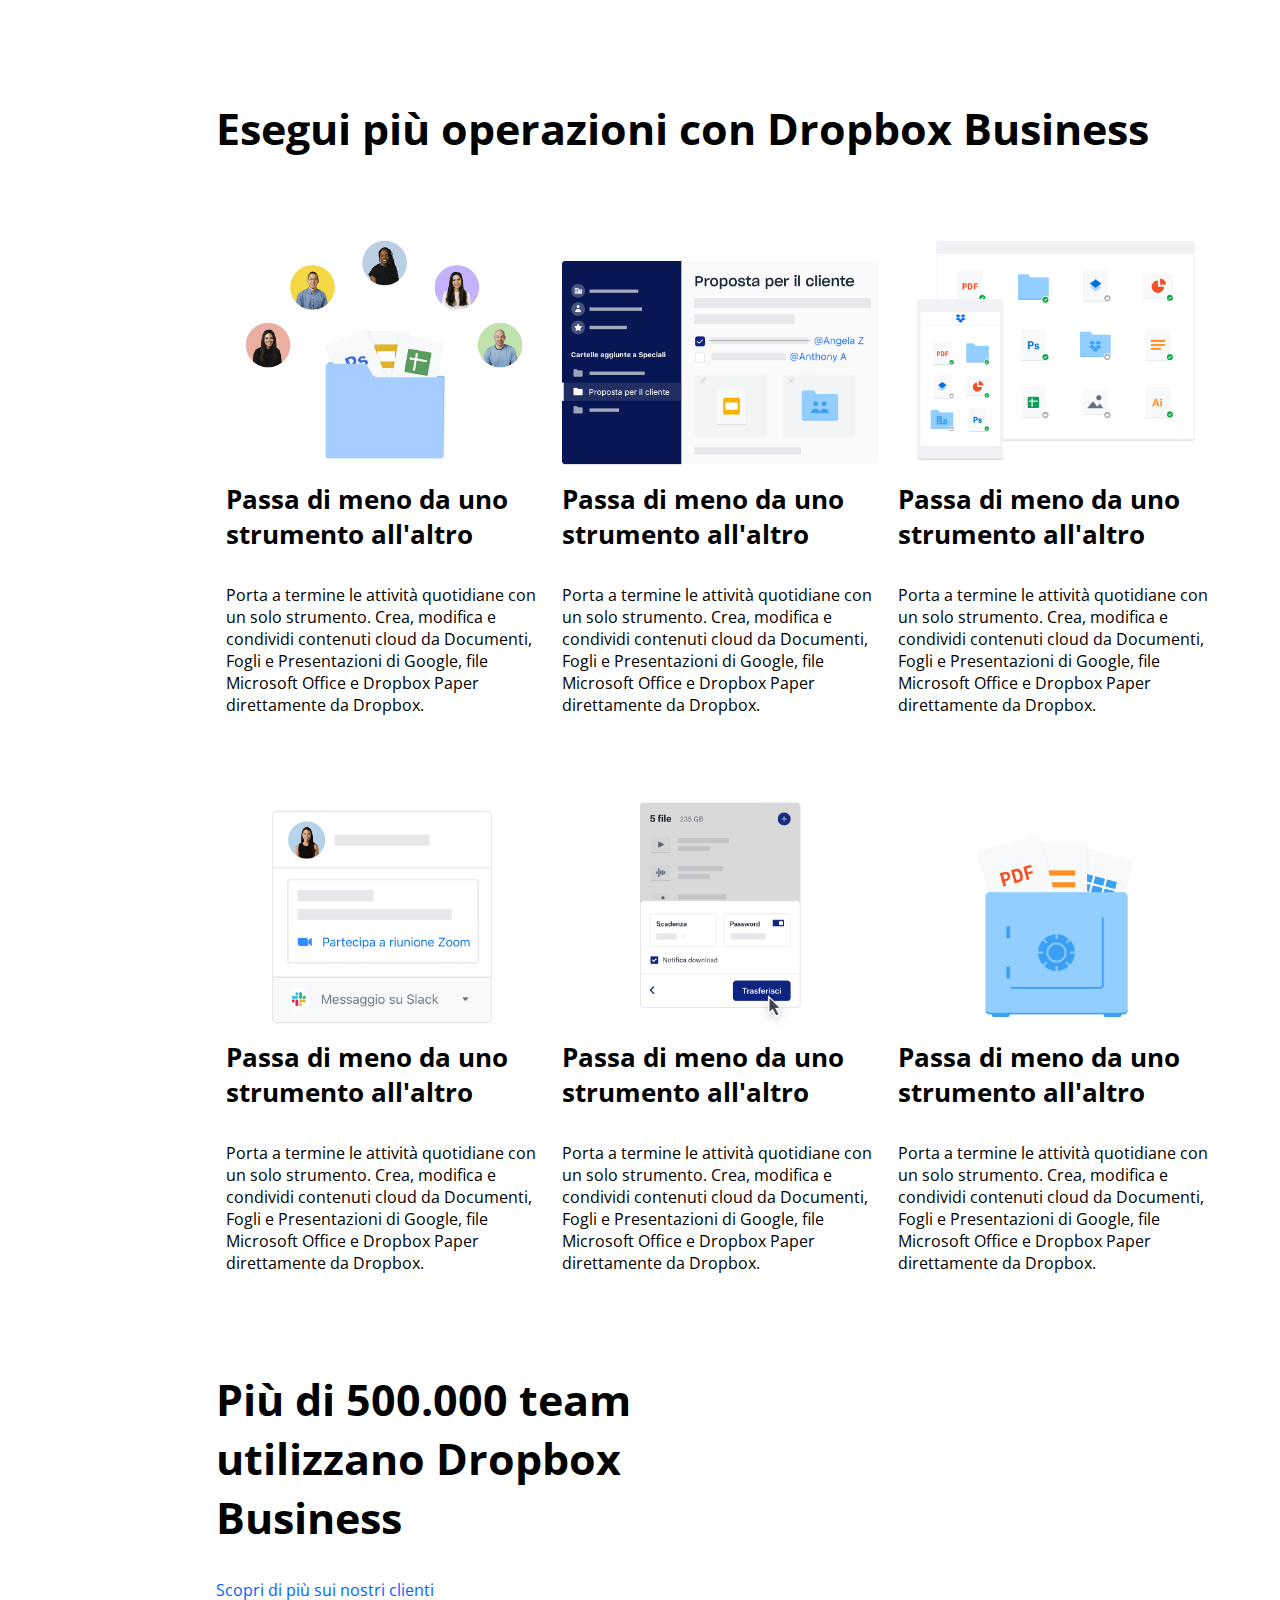
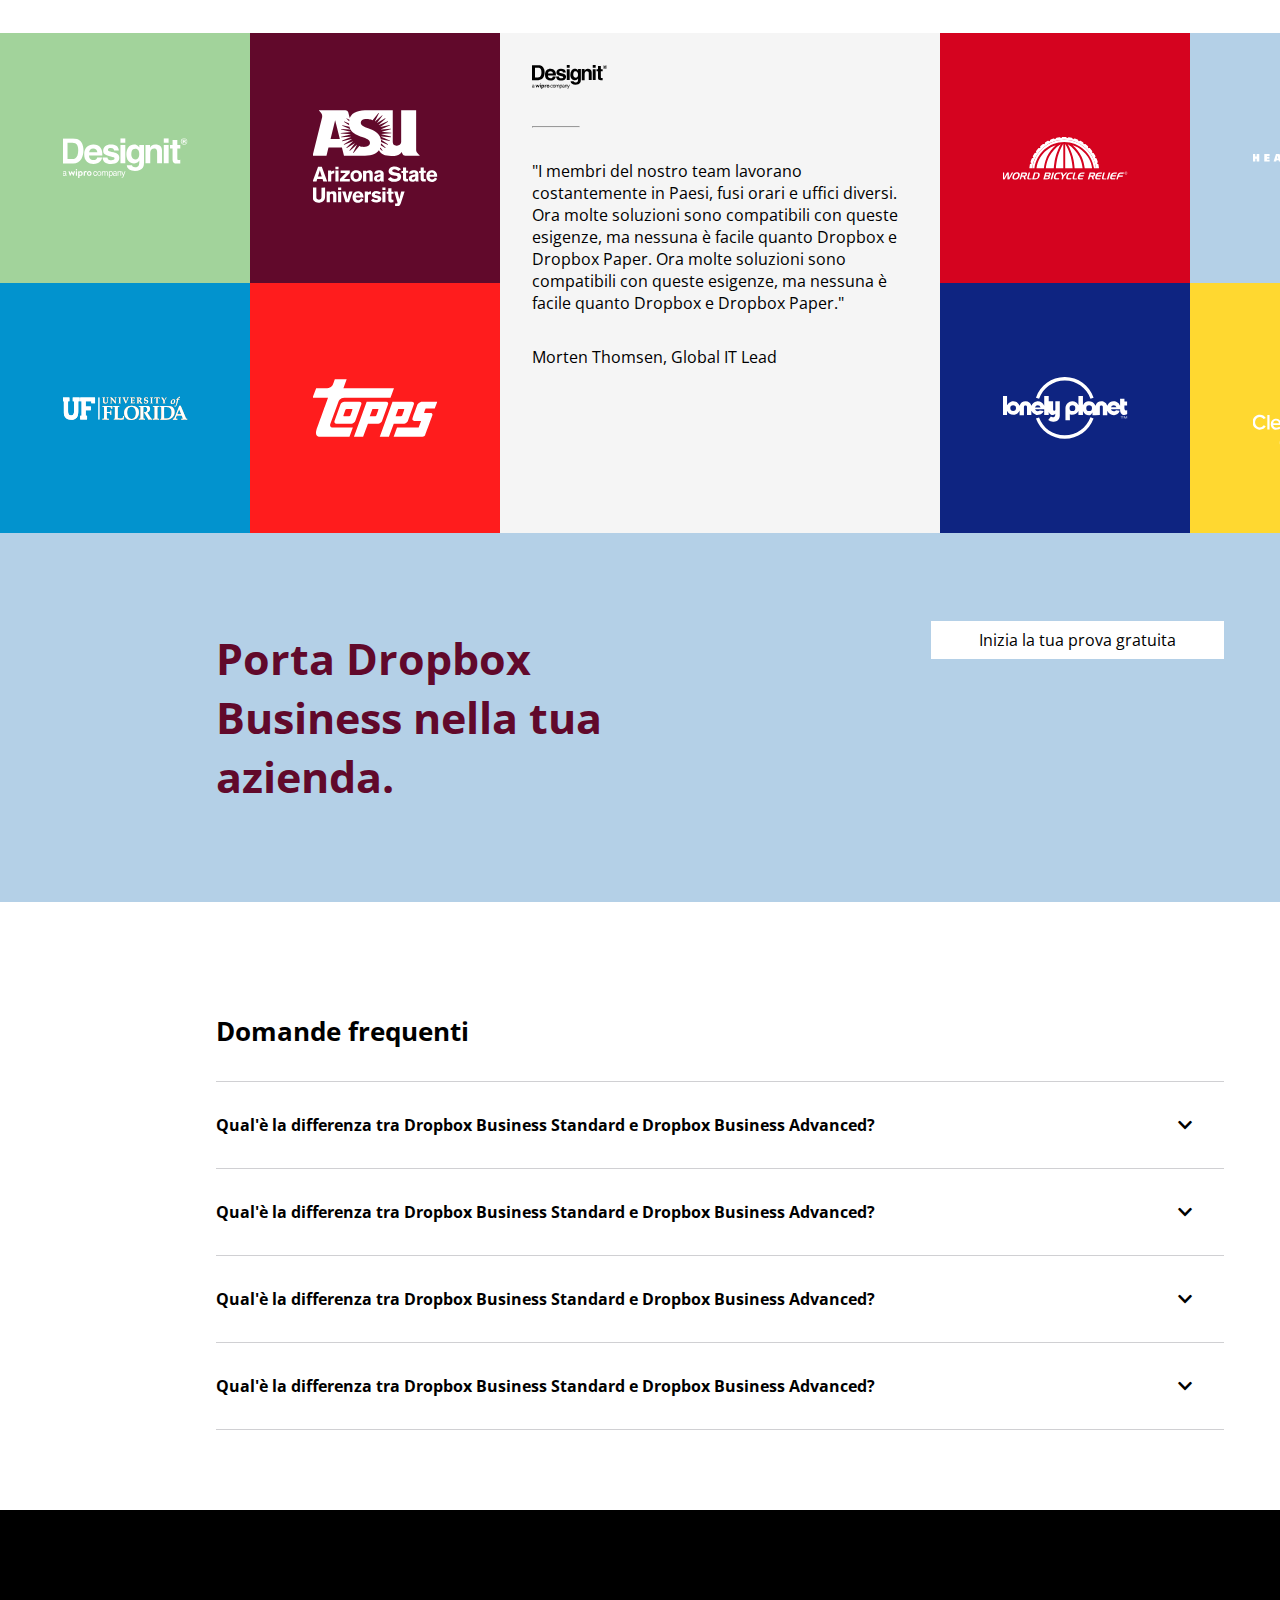
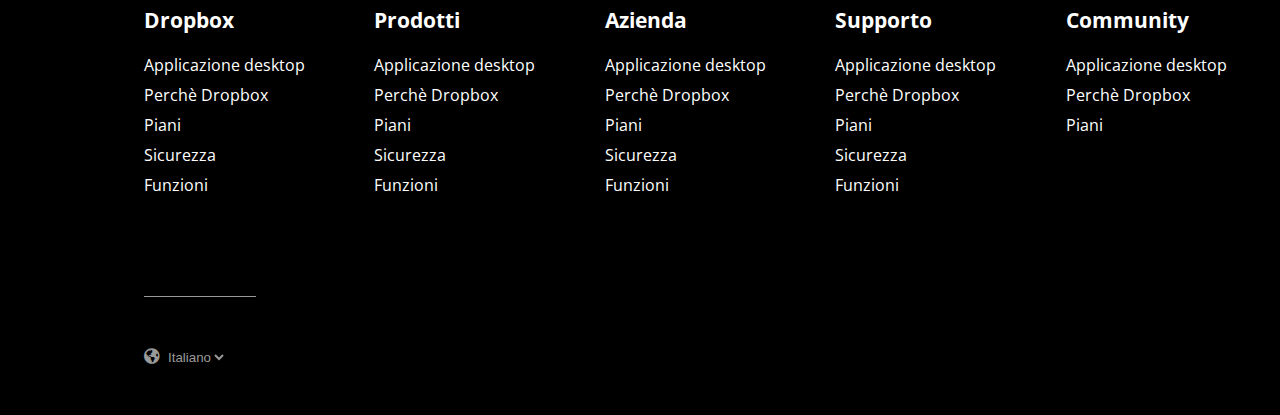
==== commit c474e694: "commit dropbox sezione caosello parte video e testi" ====
--- a/index.html
+++ b/index.html
@@ -797,7 +797,6 @@
             </div>
             <!-- top footer colonne -->
 
-            <hr class="hr_footer">
 
             <div class="bottom_footer">
                 <div class="lingua">
--- a/css/style.css
+++ b/css/style.css
@@ -676,6 +676,10 @@
     display: block;
 }
 
+.faq_domanda:hover .fas {
+    transform: rotate(180deg);
+}
+
 /********************************
  footer 
  *********************************/
@@ -692,10 +696,6 @@
 
 .top_footer {
     padding: 6rem 0;
-}
-
-.bottom_footer {
-    padding: 3rem 0;
 }
 
 .foot_title {
@@ -721,8 +721,10 @@
     list-style: none;
 }
 
-.hr_footer {
-    width: 10%;
+.bottom_footer .lingua {
+    padding: 3rem 0;
+    width: 7rem;
+    border-top: 1px solid #999999;
 }
 
 .bottom_footer .lingua select {
